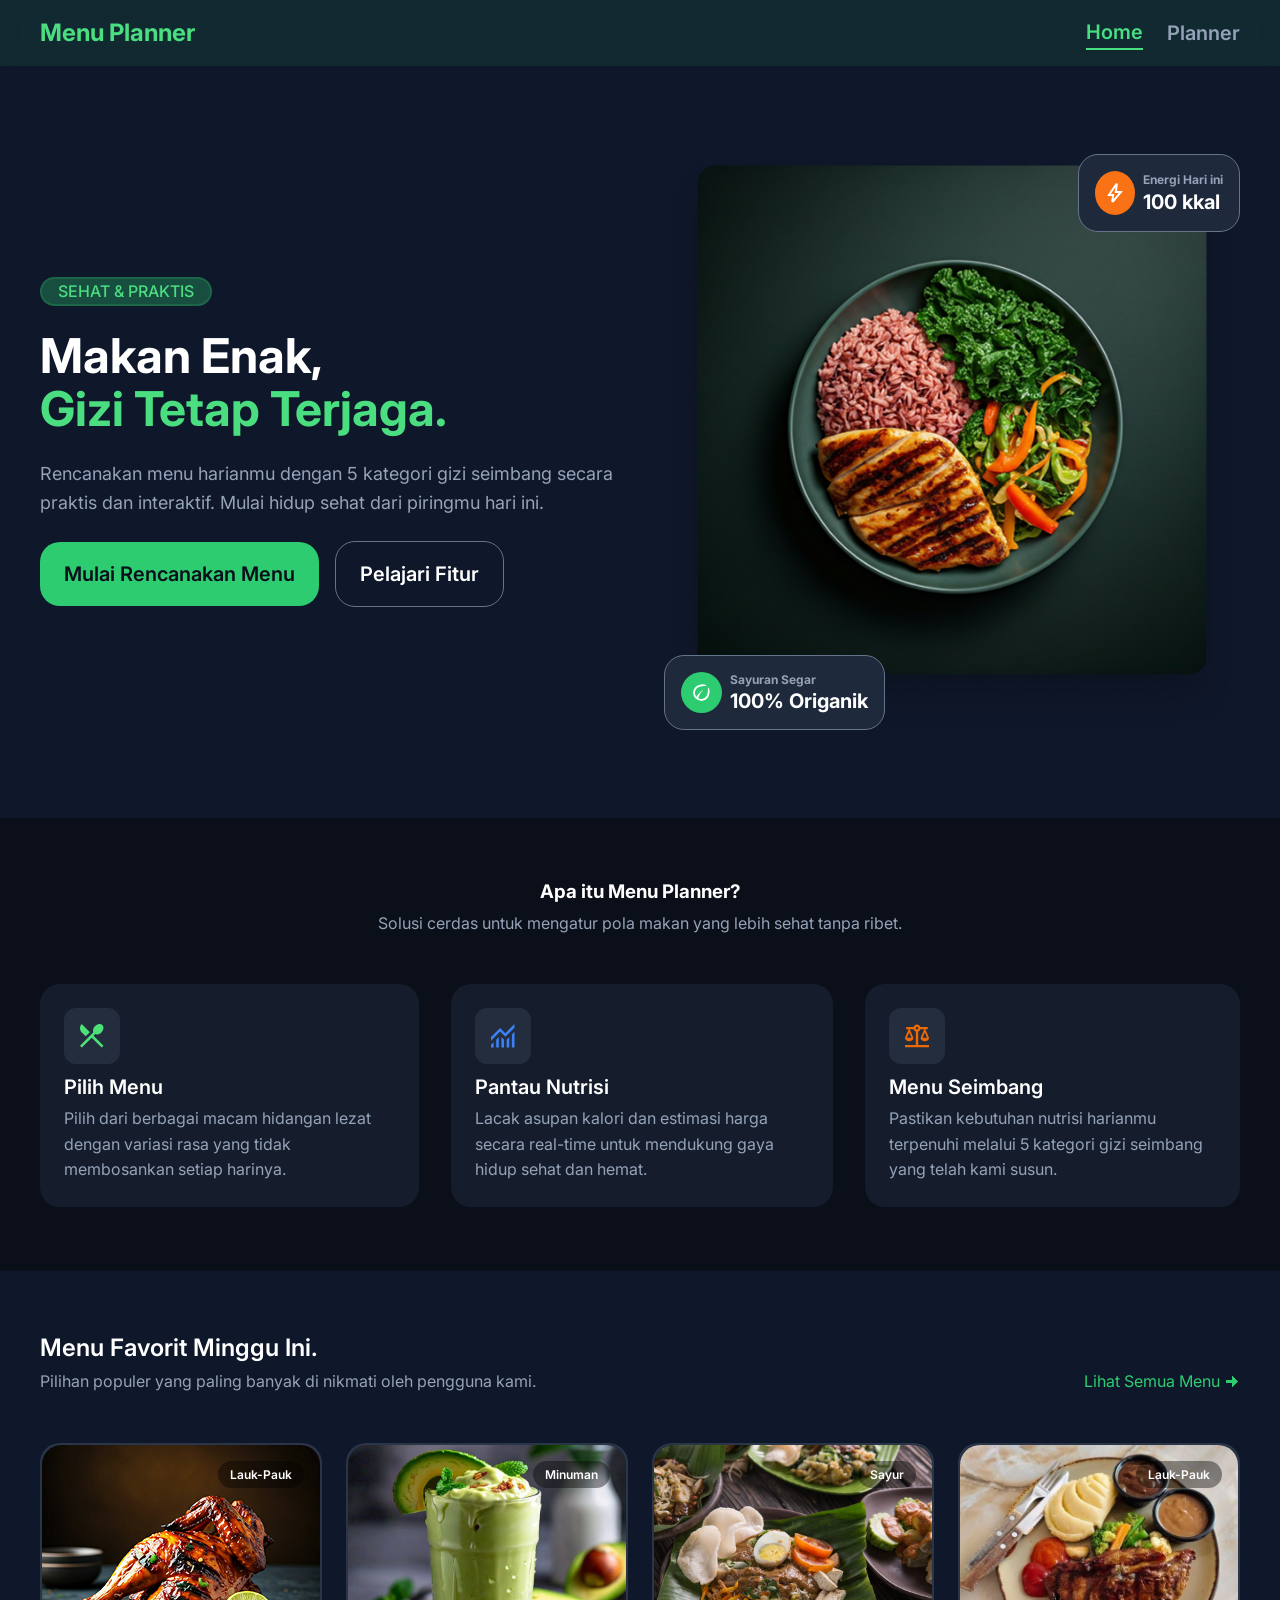
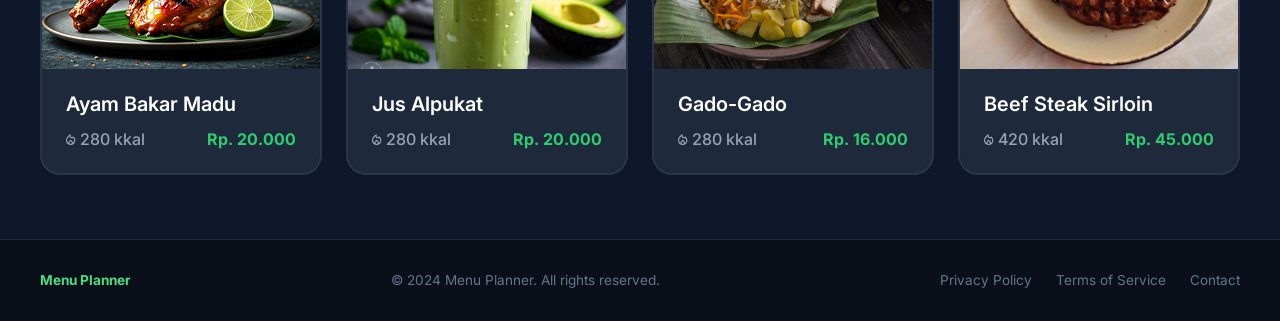
==== index.html @ 6757a4f2 "feat: menu favorite section" ====
<!doctype html>
<html lang="en">
    <head>
        <meta charset="UTF-8" />
        <meta name="viewport" content="width=device-width, initial-scale=1.0" />
        <link rel="stylesheet" href="assets/css/style.css" />
        <title>Home</title>
    </head>
    <body>
        <header class="navbar-container">
            <div class="navbar">
                <h2>Menu Planner</h2>
                <nav>
                    <a href="index.html" class="active">Home</a>
                    <a href="planner.html">Planner</a>
                </nav>
            </div>
        </header>
        <main>
            <section class="hero-section">
                <div class="hero-content">
                    <h3 class="shiny-text">SEHAT & PRAKTIS</h3>

                    <h1 class="hero-title">
                        Makan Enak, <span>Gizi Tetap Terjaga.</span>
                    </h1>
                    <p>
                        Rencanakan menu harianmu dengan 5 kategori gizi seimbang
                        secara praktis dan interaktif. Mulai hidup sehat dari
                        piringmu hari ini.
                    </p>

                    <div class="wrap-buttons">
                        <a href="planner.html" class="btn primary">
                            Mulai Rencanakan Menu
                        </a>
                        <a href="#feature-section" class="btn outline">
                            Pelajari Fitur
                        </a>
                    </div>
                </div>
                <aside class="hero-image">
                    <img src="/assets/images/hero-img.png" alt="Hero Icon" />
                    <div class="overlay-text bottom left">
                        <img
                            src="/assets/icons/daun.svg"
                            alt="Daun Icon"
                            class="primary"
                        />
                        <div class="text-wrapper">
                            <h4>Sayuran Segar</h4>
                            <h3>100% Origanik</h3>
                        </div>
                    </div>
                    <div class="overlay-text right top">
                        <img
                            src="/assets/icons/thunder.svg"
                            alt="thunder.svg Icon"
                            class="secondary"
                        />
                        <div class="text-wrapper">
                            <h4>Energi Hari ini</h4>
                            <h3>100 kkal</h3>
                        </div>
                    </div>
                </aside>
            </section>
            <section class="feature-section" id="feature-section">
                <header class="text-wrapper">
                    <h3>Apa itu Menu Planner?</h3>
                    <p>
                        Solusi cerdas untuk mengatur pola makan yang lebih sehat
                        tanpa ribet.
                    </p>
                </header>
                <div class="feature-card-wrapper">
                    <div class="feature-card">
                        <img src="assets/icons/eat.svg" alt="Icon" />
                        <h5>Pilih Menu</h5>
                        <p>
                            Pilih dari berbagai macam hidangan lezat dengan
                            variasi rasa yang tidak membosankan setiap harinya.
                        </p>
                    </div>
                    <div class="feature-card">
                        <img src="assets/icons/graph.svg" alt="Icon" />
                        <h5>Pantau Nutrisi</h5>
                        <p>
                            Lacak asupan kalori dan estimasi harga secara
                            real-time untuk mendukung gaya hidup sehat dan
                            hemat.
                        </p>
                    </div>
                    <div class="feature-card">
                        <img src="assets/icons/libra.svg" alt="Icon" />
                        <h5>Menu Seimbang</h5>
                        <p>
                            Pastikan kebutuhan nutrisi harianmu terpenuhi
                            melalui 5 kategori gizi seimbang yang telah kami
                            susun.
                        </p>
                    </div>
                </div>
            </section>
            <section class="menu-favorite-section">
                <header>
                    <div class="text-wrapper" style="text-align: start;">
                        <h5>Menu Favorit Minggu Ini.</h5>
                        <p>Pilihan populer yang paling banyak di nikmati oleh pengguna kami.</p>
                    </div>

                    <a href="planner.html">Lihat Semua Menu &#129034;</a>
                </header>

                <div class="menu-card-wrapper">
                    <div class="menu-card">
                        <img src="assets/images/ayam-bakar-madu.png" alt="Icon">
                        <div class="menu-content">
                            <h3>Ayam Bakar Madu</h3>
                            <div class="menu-info">
                                <h6><img src="assets/icons/kkal.svg" alt="kkal icon"> 280 kkal</h6>
                                <h4>Rp. 20.000</h4>
                            </div>
                        </div>
                        <p class="label">Lauk-Pauk</p>
                    </div>
                    <div class="menu-card">
                        <img src="assets/images/jus-alpukat.png" alt="Icon">
                        <div class="menu-content">
                            <h3>Jus Alpukat</h3>
                            <div class="menu-info">
                                <h6><img src="assets/icons/kkal.svg" alt="kkal icon"> 280 kkal</h6>
                                <h4>Rp. 20.000</h4>
                            </div>
                        </div>
                        <p class="label">Minuman</p>
                    </div>
                    <div class="menu-card">
                        <img src="assets/images/gado-gado.png" alt="Icon">
                        <div class="menu-content">
                            <h3>Gado-Gado</h3>
                            <div class="menu-info">
                                <h6><img src="assets/icons/kkal.svg" alt="kkal icon"> 280 kkal</h6>
                                <h4>Rp. 16.000</h4>
                            </div>
                        </div>
                        <p class="label">Sayur</p>
                    </div>
                    <div class="menu-card">
                        <img src="assets/images/beef-steak.png" alt="Icon">
                        <div class="menu-content">
                            <h3>Beef Steak Sirloin</h3>
                            <div class="menu-info">
                                <h6><img src="assets/icons/kkal.svg" alt="kkal icon"> 420 kkal</h6>
                                <h4>Rp. 45.000</h4>
                            </div>
                        </div>
                        <p class="label">Lauk-Pauk</p>
                    </div>
                </div>
            </section>
        </main>
        <footer class="footer">
            <div class="footer-container">
                <div class="footer-logo">Menu Planner</div>
                <div class="footer-copy">
                    © 2024 Menu Planner. All rights reserved.
                </div>
                <div class="footer-links">
                    <a href="#">Privacy Policy</a>
                    <a href="#">Terms of Service</a>
                    <a href="#">Contact</a>
                </div>
            </div>
        </footer>
        <script src="assets/js/script.js"></script>
    </body>
</html>
---- assets/css/style.css ----
@import url("https://fonts.googleapis.com/css2?family=Inter:ital,opsz,wght@0,14..32,100..900;1,14..32,100..900&family=JetBrains+Mono:ital,wght@0,100..800;1,100..800&display=swap");

:root {
    /* ========================
     BACKGROUND & CANVAS
     ======================== */
    --color-bg: #0f172a;
    --color-canvas: #0b0f19;

    /* ========================
     SLATE SURFACES
     ======================== */
    --color-surface-1: #151c2c;
    --color-surface-2: #1e293b;

    /* ========================
     FOREST SURFACES (Slate Palette)
     ======================== */
    --color-surface: #151c2c;
    --color-surface-dim: #151c2c;
    --color-surface-bright: #1e293b;
    --color-surface-lowest: #0f172a;
    --color-surface-low: #151c2c;
    --color-surface-container: #1e293b;
    --color-surface-high: #334155;
    --color-surface-highest: #475569;
    --color-surface-variant: #1e293b;

    /* ========================
     TEXT
     ======================== */
    --color-ink: #ffffff;
    --color-ink-muted: #94a3b8;
    --color-text: #ffffff;
    --color-text-muted: #94a3b8;
    --color-text-subtle: #64748b;
    --color-text-inverse: #0b0f19;
    --color-on-surface: #ffffff;
    --color-on-surface-variant: #94a3b8;
    --color-on-background: #ffffff;

    /* ========================
     PRIMARY (Hijau Neon)
     ======================== */
    --color-primary-fixed: #2ecc71;
    --color-primary-fixed-dim: #4ade80;
    --color-primary: #2ecc71;
    --color-primary-container: rgba(46, 204, 113, 0.1);
    --color-primary-inverse: #0b0f19;
    --color-primary-on: #0b0f19;
    --color-primary-container-on: #4ade80;
    --color-primary-fixed-on: #0b0f19;
    --color-primary-fixed-variant-on: #27ae60;
    --color-surface-tint: #4ade80;

    /* ========================
     SECONDARY
     ======================== */
    --color-secondary-fixed: #ffdbca;
    --color-secondary-fixed-dim: #ffb690;
    --color-secondary: #f97316;
    --color-secondary-container: #ec6a06;

    /* ========================
     OUTLINE & BORDER
     ======================== */
    --color-border: #1e293b;
    --color-outline: #475569;
    --color-outline-variant: #1e293b;

    /* ========================
     NUTRITION CATEGORIES
     ======================== */
    --color-carb: #60a5fa;
    --color-protein: #f87171;
    --color-vegetable: #34d399;
    --color-fruit: #fbbf24;
    --color-drink: #c084fc;

    /* ========================
     EFFECTS & SHADOWS
     ======================== */
    --color-overlay: rgba(0, 0, 0, 0.45);
    --color-glow-primary: rgba(46, 204, 113, 0.15);
    --shadow-soft: 0 4px 20px rgba(0, 0, 0, 0.3);
}

/* ==========================================================================
   RESET & BASE STYLES
   ========================================================================== */
*,
*::before,
*::after {
    box-sizing: border-box;
    margin: 0;
    padding: 0;
}

html {
    font-size: 16px;
    scroll-behavior: smooth;
}

body {
    font-family: "Inter", "JetBrains Mono", sans-serif;
    font-weight: 400;
    font-style: normal;
    line-height: 1.6;
    color: var(--color-text);
    background-color: var(--color-bg);
    min-height: 100vh;
    display: flex;
    flex-direction: column;
    justify-content: center; /* Membuat konten terdistribusi seimbang secara vertikal */
    align-items: center;
}

h1,
h2,
h3,
h4,
h5,
h6 {
    line-height: 1.1;
}

a {
    text-decoration: none;
}

/* Navbar  */
.navbar-container {
    width: 100%;
    position: sticky;
    padding: 16px 40px;
    background-color: var(--color-primary-container);
    top: 0;
    z-index: 100;
    backdrop-filter: blur(10px);
}

.navbar {
    display: flex;
    justify-content: space-between;
    align-items: center;
}

.navbar h2 {
    color: var(--color-primary-container-on);
    font-weight: 700;
}

.navbar nav {
    display: flex;
    justify-content: center;
    align-items: center;
    gap: 24px;
}

.navbar a {
    font-size: 20px;
    color: var(--color-text-muted);
    font-weight: 600;
    text-decoration: none;
    transition: color 0.5s ease-out;
    -webkit-transition: color 0.5s ease-out;
    -moz-transition: color 0.5s ease-out;
    -ms-transition: color 0.5s ease-out;
    -o-transition: color 0.5s ease-out;
}

.navbar a:hover {
    color: var(--color-primary-fixed);
}

.navbar a.active {
    color: var(--color-primary-container-on);
    border-bottom: 2px solid var(--color-primary-container-on);
}

/* Hero Section */

.hero-section {
    width: 100%;
    padding: 88px 40px;
    display: flex;
    flex-direction: row;
    justify-content: center;
    align-items: center;
    gap: 32px;
}

.hero-content {
    display: flex;
    flex-direction: column;
    justify-content: center;
    align-items: start;
    gap: 24px;
}

.shiny-text {
    padding: 4px 16px;
    font-size: 16px;
    font-weight: 500;
    background-color: rgb(from var(--color-primary) r g b/0.3);
    color: var(--color-primary-container-on);
    border: 2px solid rgb(from var(--color-primary) r g b/0.2);
    border-radius: 100px;
    -webkit-border-radius: 100px;
    -moz-border-radius: 100px;
    -ms-border-radius: 100px;
    -o-border-radius: 100px;
}

.hero-title {
    font-size: 48px;
    font-weight: 700;
}

.hero-title span {
    display: block;
    color: var(--color-primary-container-on);
}

.hero-content p {
    font-size: 18px;
    color: var(--color-ink-muted);
}

.wrap-buttons {
    display: flex;
    flex-direction: row;
    justify-content: start;
    align-items: center;
    gap: 16px;
    text-align: center;
}

.btn {
    font-size: 20px;
    font-weight: 600;
    padding: 16px 24px;
    transition: all 0.3s ease;
    -webkit-transition: all 0.3s ease;
    -moz-transition: all 0.3s ease;
    -ms-transition: all 0.3s ease;
    -o-transition: all 0.3s ease;
    border-radius: 20px;
    -webkit-border-radius: 20px;
    -moz-border-radius: 20px;
    -ms-border-radius: 20px;
    -o-border-radius: 20px;
}

.btn:active {
    transform: scale(0.9);
    -webkit-transform: scale(0.9);
    -moz-transform: scale(0.9);
    -ms-transform: scale(0.9);
    -o-transform: scale(0.9);
}

.primary {
    color: var(--color-primary-fixed-on);
    background-color: var(--color-primary);
}

.primary:hover {
    background-color: var(--color-primary-fixed-variant-on);
}

.outline {
    background-color: transparent;
    border: 1px solid var(--color-text-subtle);
    color: var(--color-text);
}

.hero-image {
    display: flex;
    justify-content: center;
    align-items: center;
    position: relative;
}

.hero-image > img {
    height: 576px;
    width: 576px;
    object-fit: cover;
}

.overlay-text {
    padding: 16px;
    background-color: var(--color-border);
    position: absolute;
    display: flex;
    flex-direction: row;
    justify-content: center;
    align-items: center;
    gap: 8px;
    border: 1px solid var(--color-text-subtle);
    border-radius: 20px;
    -webkit-border-radius: 20px;
    -moz-border-radius: 20px;
    -ms-border-radius: 20px;
    -o-border-radius: 20px;
}

.overlay-text img {
    padding: 12px;
    border-radius: 100%;
    -webkit-border-radius: 100%;
    -moz-border-radius: 100%;
    -ms-border-radius: 100%;
    -o-border-radius: 100%;
}

.overlay-text img.primary {
    background-color: var(--color-primary);
}

.overlay-text img.secondary {
    background-color: var(--color-secondary);
}

.overlay-text .text-wrapper {
    display: flex;
    flex-direction: column;
    justify-content: center;
    align-items: start;
    gap: 4px;
    font-weight: 600;
}

.overlay-text .text-wrapper h4 {
    font-size: 12px;
    color: var(--color-text-muted);
}

.overlay-text .text-wrapper h3 {
    font-size: 20px;
}

.overlay-text.top {
    top: 0;
}

.overlay-text.right {
    right: 0;
}

.overlay-text.left {
    left: 0;
}

.overlay-text.bottom {
    bottom: 0;
}

/* Feature Section */
.feature-section {
    background-color: var(--color-canvas);
    padding: 64px 40px;
    display: flex;
    flex-direction: column;
    align-items: center;
    justify-content: center;
    gap: 48px;
}

.text-wrapper {
    text-align: center;
    display: flex;
    flex-direction: column;
    gap: 8px;
}

.text-wrapper h5 {
    font-weight: 600;
    font-size: 24px;
}

.text-wrapper p {
    color: var(--color-text-muted);
}

.feature-card-wrapper {
    display: flex;
    flex-direction: row;
    justify-content: center;
    align-items: center;
    gap: 32px;
    width: 100%;
}

.feature-card-wrapper .feature-card {
    display: flex;
    flex-direction: column;
    padding: 24px;
    background-color: var(--color-surface);
    gap: 8px;
    border-radius: 20px;
    -webkit-border-radius: 20px;
    -moz-border-radius: 20px;
    -ms-border-radius: 20px;
    -o-border-radius: 20px;
}

.feature-card-wrapper .feature-card img {
    background-color: rgb(from var(--color-surface-highest) r g b/ 0.3);
    padding: 16px;
    width: 56px;
    height: 56px;
    border-radius: 12px;
    -webkit-border-radius: 12px;
    -moz-border-radius: 12px;
    -ms-border-radius: 12px;
    -o-border-radius: 12px;
}

.feature-card-wrapper .feature-card h5 {
    font-size: 20px;
    font-weight: 600;
    padding-top: 4px;
}

.feature-card-wrapper .feature-card p {
    color: var(--color-text-muted);
}

/* Menu Favorit Section */
.menu-favorite-section {
    display: flex;
    flex-direction: column;
    justify-content: center;
    align-items: center;
    gap: 48px;
    padding: 64px 40px;
}

.menu-favorite-section header {
    width: 100%;
    display: flex;
    flex-direction: row;
    justify-content: space-between;
    align-items: end;
}

.menu-favorite-section header a {
    color: var(--color-primary);
}

.menu-card-wrapper {
    width: 100%;
    display: grid;
    grid-template-columns: repeat(4, 1fr);
    gap: 24px;
}

.menu-card {
    width: 100%;
    display: flex;
    flex-direction: column;
    justify-content: start;
    align-items: center;
    background-color: var(--color-surface-container);
    border: 2px solid rgb(from var(--color-surface-highest) r g b/0.3);
    border-radius: 20px;
    -webkit-border-radius: 20px;
    -moz-border-radius: 20px;
    -ms-border-radius: 20px;
    -o-border-radius: 20px;
    position: relative;
}

.menu-card .label {
    position: absolute;
    font-size: 12px;
    font-weight: 600;
    padding: 4px 12px;
    background-color: rgb(from #000 r g b / 0.4);
    color: var(--color-text);
    border-radius: 100px;
    -webkit-border-radius: 100px;
    -moz-border-radius: 100px;
    -ms-border-radius: 100px;
    -o-border-radius: 100px;
    top: 16px;
    right: 16px;
}

.menu-card > img {
    width: 100%;
    height: 224px;
    object-fit: cover;
    border-top-left-radius: 20px;
    border-top-right-radius: 20px;
}

.menu-content {
    width: 100%;
    padding: 24px;
    display: flex;
    flex-direction: column;
    justify-content: center;
    align-items: start;
    gap: 16px;
}

.menu-content h3 {
    font-size: 20px;
    font-weight: 600;
}

.menu-info {
    width: 100%;
    display: flex;
    flex-direction: row;
    justify-content: space-between;
    align-items: center;
}

.menu-info h6 {
    display: flex;
    justify-content: start;
    align-items: center;
    gap: 4px;
    font-size: 16px;
    font-weight: 500;
    color: var(--color-text-muted);
}

.menu-info h4 {
    font-weight: 700;
    color: var(--color-primary);
}

/* ==========================================================================
   LAYOUT CONTAINERS (Dilebarkan menjadi 1440px agar tidak terlalu banyak blank space)
   ========================================================================== */
.container {
    width: 100%;
    max-width: 1440px;
    padding: 60px 40px; /* Ditambahkan padding agar transisi space ke ujung layar lebih halus */
    flex: 1 0 auto;
    flex-direction: column;
    justify-content: center;
}

/* ==========================================================================
   HEADER STYLES
   ========================================================================== */
.header {
    margin-bottom: 35px;
}

.title {
    font-size: 1.8rem;
    font-weight: 600;
    color: var(--color-primary-fixed-dim);
    margin-bottom: 8px;
}

.subtitle {
    font-size: 1rem;
    color: var(--color-text-muted);
}

/* ==========================================================================
   MAIN LAYOUT (Proporsi Kolom Diubah agar Tabel Lebih Luas)
   ========================================================================== */
.main-wrapper {
    display: grid;
    grid-template-columns: 2fr 0.9fr; /* Tabel dibuat mengambil sisa stretch space lebih dominan */
    gap: 35px;
    align-items: start;
}

/* Breakpoint Monitor Kecil / Tablet */
@media (max-width: 1150px) {
    .main-wrapper {
        grid-template-columns: 1.5fr 1fr;
    }

    .hero-section {
        gap: 24px;
    }

    .hero-title {
        font-size: 40px;
    }

    .btn {
        font-size: 16px;
    }

    .hero-image > img {
        width: 460px;
        height: 460px;
    }

    .menu-content{
        padding: 20px;
    }
}

@media (max-width: 950px) {
    .navbar-container {
        padding: 16px 20px;
    }

    .navbar h2 {
        font-size: 20px;
    }

    .navbar a {
        font-size: 16px;
    }

    .main-wrapper {
        grid-template-columns: 1fr; /* Stack vertikal saat layar mengecil */
        gap: 30px;
    }
    .container {
        padding: 30px 20px;
    }

    .hero-section {
        flex-direction: column-reverse;
        text-align: center;
        padding: 48px 20px;
        gap: 40px;
    }

    .hero-content {
        align-items: center;
        max-width: 680px;
    }

    .hero-title {
        font-size: 36px;
    }

    .hero-content p {
        font-size: 16px;
    }

    .wrap-buttons {
        justify-content: center;
        flex-wrap: wrap;
    }

    .hero-image > img {
        width: 380px;
        height: 380px;
    }

    .feature-section {
        padding: 48px 20px;
        gap: 32px;
    }

    .feature-card-wrapper {
        flex-wrap: wrap;
        gap: 20px;
    }

    .feature-card {
        flex: 0 0 calc(50% - 10px);
        min-width: 280px;
    }

    .menu-card-wrapper {
        grid-template-columns: repeat(2, 1fr);
        width: 100%;
    }


}

/* ==========================================================================
   LEFT COLUMN - MENU TABLE
   ========================================================================== */
.menu-section {
    background-color: var(--color-surface-low);
    border-radius: 14px;
    padding: 16px;
    border: 1px solid var(--color-outline-variant);
    box-shadow: var(--shadow-soft);
    overflow-x: auto;
}

.menu-table {
    width: 100%;
    border-collapse: collapse;
    text-align: left;
}

.menu-table th {
    font-size: 0.75rem;
    letter-spacing: 0.06em;
    color: var(--color-primary-fixed-dim);
    padding: 20px 16px;
    font-weight: 600;
    border-bottom: 1px solid var(--color-outline-variant);
}

.menu-table td {
    padding: 20px 16px;
    font-size: 0.95rem;
    border-bottom: 1px solid rgba(30, 41, 59, 0.4);
    vertical-align: middle;
}

.menu-table tr:last-child td {
    border-bottom: none;
}

/* Thumbnail Placeholder */
.thumb-placeholder {
    width: 92px;
    height: 92px;
    background: var(--color-surface-lowest);
    border-radius: 8px;
    display: flex;
    align-items: center;
    justify-content: center;
    border: 1px solid var(--color-outline-variant);
}

.thumb-placeholder .emoji {
    font-size: 1.4rem;
}

.menu-name {
    font-weight: 600;
    color: var(--color-ink);
}

.text-muted {
    color: var(--color-text-muted);
}

/* Badges Kategori */
.badge {
    padding: 6px 14px;
    border-radius: 20px;
    font-size: 0.75rem;
    font-weight: 600;
    display: inline-block;
}

.badge-pokok {
    background: rgba(29, 78, 216, 0.15);
    color: var(--color-carb);
}
.badge-laukpauk {
    background: rgba(153, 27, 27, 0.25);
    color: var(--color-protein);
}
.badge-sayur {
    background: rgba(6, 95, 70, 0.25);
    color: var(--color-vegetable);
}
.badge-buah {
    background: rgba(154, 52, 18, 0.2);
    color: var(--color-fruit);
}
.badge-minuman {
    background: rgba(88, 28, 135, 0.25);
    color: var(--color-drink);
}

/* ==========================================================================
   CHECKBOX COMPONENT (Fixed Centering & Alignment)
   ========================================================================== */
.custom-checkbox {
    appearance: none;
    -webkit-appearance: none;
    width: 20px;
    height: 20px;
    border: 2px solid var(--color-text-subtle);
    border-radius: 4px;
    background-color: transparent;
    cursor: pointer;

    /* Menggunakan flex standar untuk penengah vertikal/horizontal */
    display: inline-flex;
    align-items: center;
    justify-content: center;

    /* Penyelaras vertikal agar sejajar rapi dengan teks di dalam baris <td> */
    vertical-align: middle;

    position: relative;
    transition: all 0.2s ease;
    opacity: 0.4;
}

/* Hover Effect */
.custom-checkbox:hover {
    opacity: 0.8;
    border-color: var(--color-primary-fixed-dim);
}

/* Checked State */
.custom-checkbox:checked {
    background-color: var(--color-primary-fixed-dim);
    border-color: var(--color-primary-fixed-dim);
    opacity: 1;
}

/* Tanda Centang (Checkmark) dengan kalkulasi posisi box murni */
.custom-checkbox:checked::before {
    content: "";
    position: absolute;
    width: 5px;
    height: 10px;
    border-right: 2px solid var(--color-primary-on);
    border-bottom: 2px solid var(--color-primary-on);
    transform: rotate(45deg);

    /* Menggeser poros sedikit ke atas secara absolut untuk kompensasi rotasi */
    top: 2px;
}

/* ==========================================================================
   RIGHT COLUMN - SIDEBAR SUMMARY
   ========================================================================== */
.sidebar {
    background-color: var(--color-surface-low);
    border-radius: 14px;
    padding: 32px 28px;
    border: 1px solid var(--color-outline-variant);
    box-shadow: var(--shadow-soft);
}

.sidebar-title {
    font-size: 1rem;
    color: var(--color-primary-fixed-dim);
    margin-bottom: 22px;
    font-weight: 600;
}

/* Grid Box Kosong */
.selected-grid {
    display: grid;
    grid-template-columns: repeat(2, 1fr);
    gap: 14px;
    margin-bottom: 28px;
}

.grid-box {
    background-color: var(--color-surface-container);
    border-radius: 10px;
    aspect-ratio: 1.25 / 1;
}

/* Kebutuhan Gizi Section */
.gizi-section {
    margin-bottom: 24px;
}

.section-subtitle {
    font-size: 0.75rem;
    letter-spacing: 0.05em;
    color: var(--color-text-subtle);
    margin-bottom: 12px;
    font-weight: 700;
}

.gizi-badges {
    display: flex;
    flex-wrap: wrap;
    gap: 8px;
}

.gizi-tag {
    font-size: 0.75rem;
    padding: 6px 14px;
    border-radius: 20px;
    background: var(--color-surface-container);
    color: var(--color-text-muted);
    border: 1px solid var(--color-border);
    display: flex;
    align-items: center;
    transition: all 0.2s ease;
}

.gizi-tag.checked {
    background: rgba(46, 204, 113, 0.1);
    border-color: rgba(46, 204, 113, 0.3);
    color: var(--color-primary-fixed-dim);
}

.gizi-tag.checked::before {
    content: "✓";
    margin-right: 6px;
    color: var(--color-primary-fixed-dim);
    font-weight: bold;
}

/* Alert Box Menu Seimbang */
.alert-box {
    background: var(--color-primary-container);
    border: 1px solid rgba(46, 204, 113, 0.25);
    padding: 14px 18px;
    border-radius: 10px;
    display: flex;
    align-items: center;
    gap: 14px;
    margin-bottom: 28px;
    box-shadow: 0 0 15px var(--color-glow-primary);
}

.alert-icon {
    background: var(--color-primary);
    color: var(--color-primary-on);
    width: 26px;
    height: 26px;
    border-radius: 50%;
    display: flex;
    align-items: center;
    justify-content: center;
    font-weight: bold;
    font-size: 0.85rem;
}

.alert-title {
    font-size: 0.95rem;
    font-weight: 700;
    color: var(--color-primary-fixed-dim);
}

.alert-sub {
    font-size: 0.65rem;
    color: var(--color-text-muted);
    letter-spacing: 0.06em;
    font-weight: bold;
}

/* Summary Details */
.summary-total {
    border-top: 1px solid var(--color-outline-variant);
    padding-top: 18px;
    margin-bottom: 24px;
}

.total-row {
    display: flex;
    justify-content: space-between;
    margin-bottom: 12px;
    font-size: 0.95rem;
    color: var(--color-text-muted);
}

.total-val {
    color: var(--color-ink);
    font-weight: 700;
}

.green-text {
    color: var(--color-primary-fixed-dim);
}

/* Button Simpan Planner */
.btn-submit {
    width: 100%;
    background-color: var(--color-primary-fixed-dim);
    color: var(--color-primary-fixed-on);
    border: none;
    padding: 16px;
    border-radius: 10px;
    font-weight: 700;
    font-size: 1rem;
    cursor: pointer;
    box-shadow: 0 4px 14px rgba(46, 204, 113, 0.3);
    transition: all 0.2s ease;
}

.btn-submit:hover {
    background-color: var(--color-primary-fixed);
    transform: translateY(-1px);
}

/* ==========================================================================
   FOOTER STYLES (Mengikuti Max-Width Baru 1440px)
   ========================================================================== */
.footer {
    width: 100%;
    background-color: var(--color-canvas);
    border-top: 1px solid var(--color-outline-variant);
    display: flex;
    justify-content: center;
}

.footer-container {
    width: 100%;
    max-width: 1440px;
    padding: 30px 40px; /* Padding disamakan dengan konten utama */
    display: flex;
    justify-content: space-between;
    align-items: center;
    font-size: 0.85rem;
    color: var(--color-text-subtle);
    flex-wrap: wrap;
    gap: 15px;
}

.footer-logo {
    color: var(--color-primary-fixed-dim);
    font-weight: 700;
}

.footer-links a {
    color: var(--color-text-subtle);
    text-decoration: none;
    margin-left: 20px;
    transition: color 0.2s ease;
}

.footer-links a:hover {
    color: var(--color-text);
}

/* Penyesuaian Footer pada Layar Kecil */
@media (max-width: 600px) {
    .navbar-container {
        justify-content: center;
    }

    .navbar h2 {
        display: none;
    }

    .navbar nav {
        width: 100%;
    }

    .footer-container {
        flex-direction: column;
        text-align: center;
        gap: 15px;
        padding: 24px 20px;
    }
    .footer-links a {
        margin: 0 10px;
    }
    .empty-state-msg {
        border: 2px dashed var(--color-border);
        border-radius: 10px;
        background: rgba(30, 41, 59, 0.2);
        display: flex;
        align-items: center;
        justify-content: center;
    }

    .hero-section {
        margin: 32px 0;
        gap: 32px;
    }

    .shiny-text {
        font-size: 14px;
    }

    .hero-title {
        font-size: 32px;
    }

    .wrap-buttons {
        width: 100%;
        flex-direction: column;
    }

    .btn {
        width: 100%;
        text-align: center;
        font-size: 16px;
        padding: 14px 20px;
    }

    .hero-image > img {
        width: 100%;
        max-width: 320px;
        height: auto;
    }

    .overlay-text {
        padding: 10px;
        gap: 6px;
    }

    .overlay-text img {
        width: 40px;
        height: 40px;
        padding: 8px;
    }

    .overlay-text .text-wrapper h4 {
        font-size: 10px;
    }

    .overlay-text .text-wrapper h3 {
        font-size: 14px;
    }

    .feature-section {
        padding: 40px 20px;
    }

    .feature-section .text-wrapper h3 {
        font-size: 28px;
    }

    .feature-section .text-wrapper p {
        font-size: 14px;
    }

    .feature-card-wrapper {
        flex-direction: column;
    }

    .feature-card-wrapper .feature-card {
        padding: 20px;
    }

    .feature-card-wrapper .feature-card img {
        width: 52px;
        height: 52px;
    }

    .feature-card-wrapper .feature-card h5 {
        font-size: 18px;
    }

    .feature-card-wrapper .feature-card p {
        font-size: 14px;
    }

    .menu-favorite-section {
        padding: 40px 20px;
    }

    .menu-favorite-section header {
        flex-direction: column;
        align-items: start;
        gap: 16px;
    }

    .menu-card-wrapper {
        grid-template-columns: 1fr;
        width: 100%;
    }

    .menu-card > img {
        width: 100%;
        height: 220px;
        object-fit: cover;
    }
}
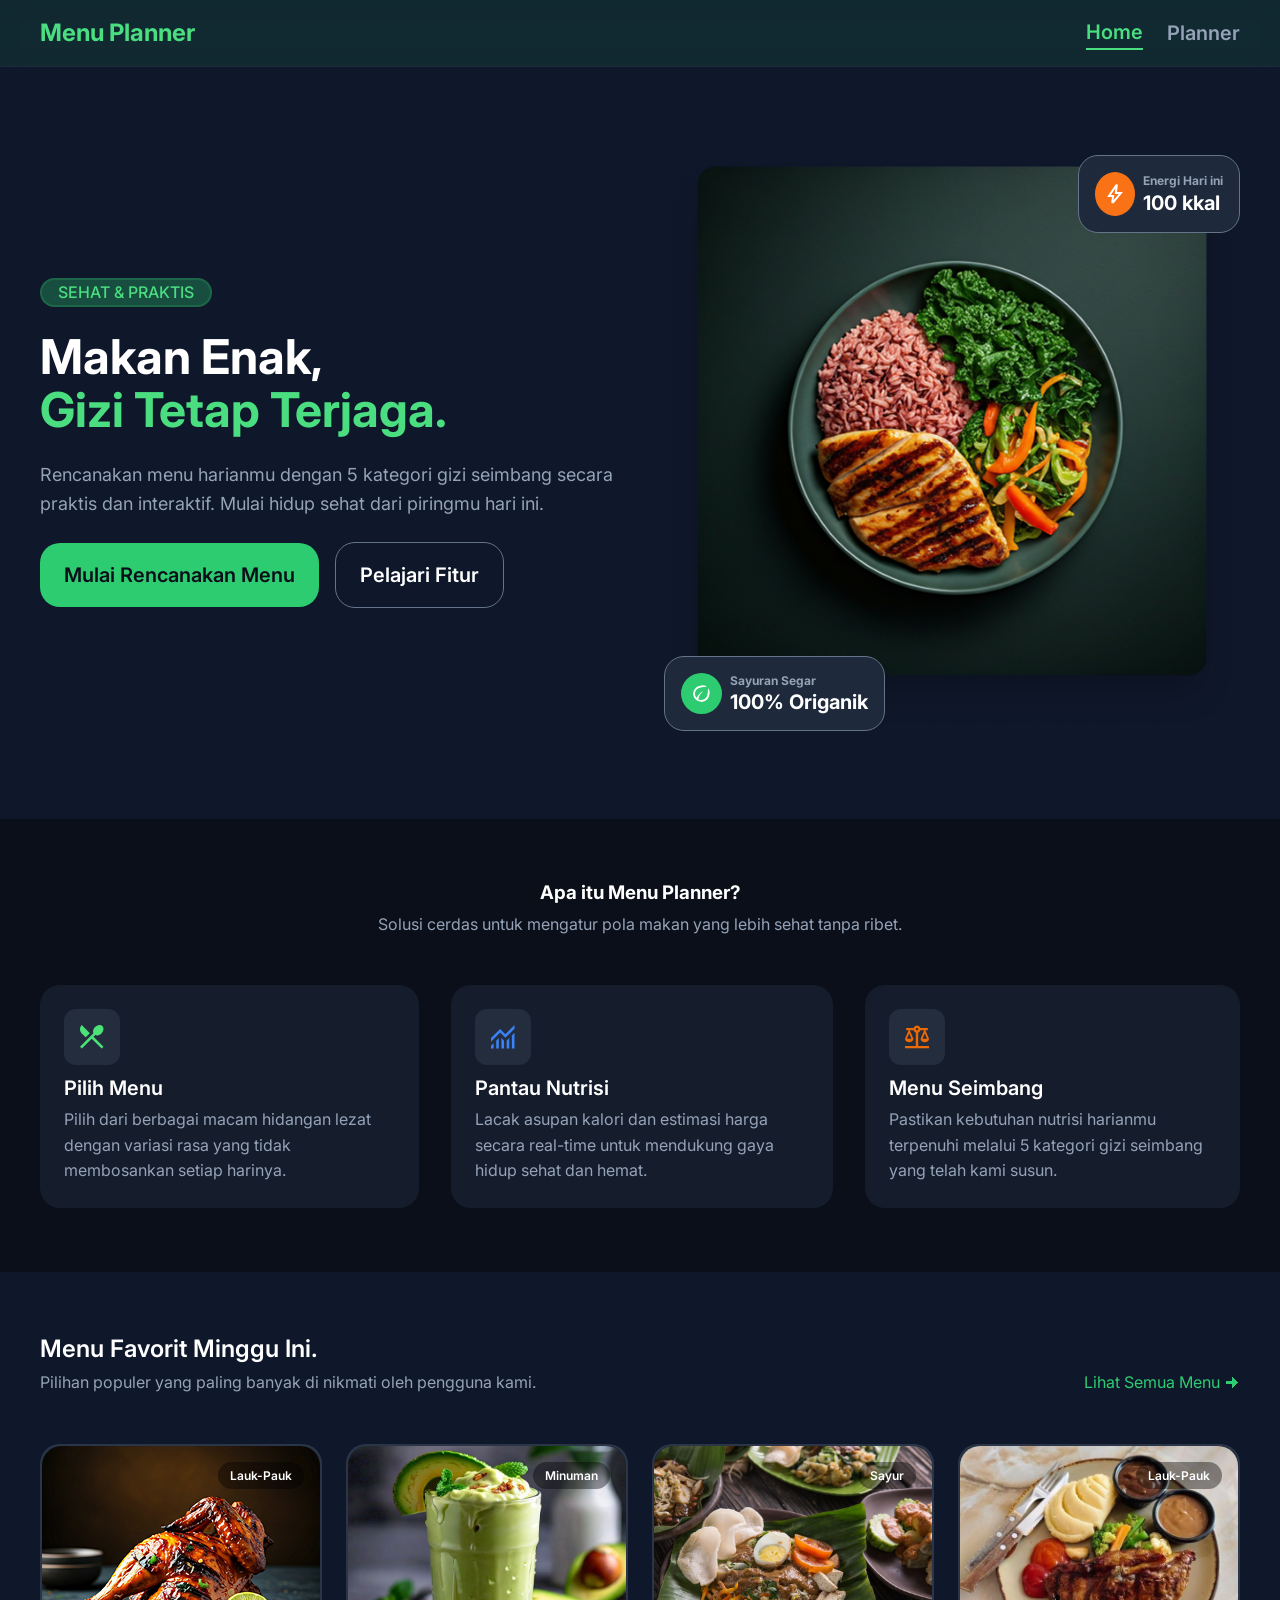
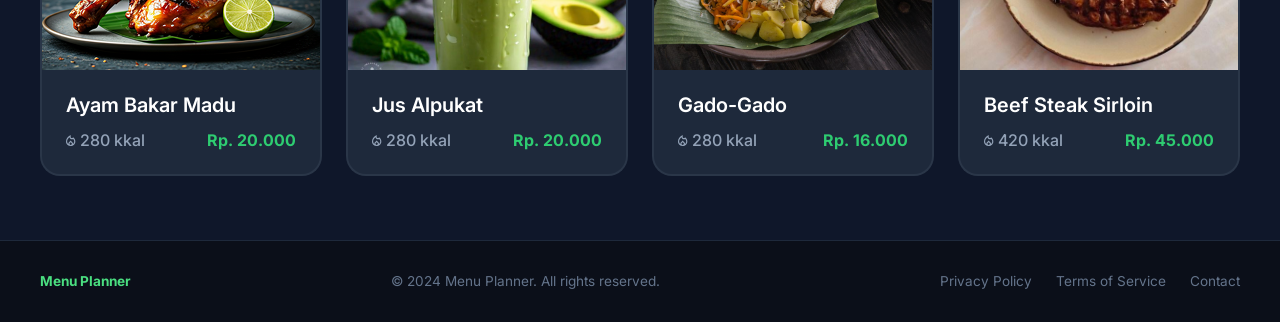
==== commit b35f4190: "feat: responsive.css file" ====
--- a/index.html
+++ b/index.html
@@ -4,6 +4,7 @@
         <meta charset="UTF-8" />
         <meta name="viewport" content="width=device-width, initial-scale=1.0" />
         <link rel="stylesheet" href="assets/css/style.css" />
+        <link rel="stylesheet" href="assets/css/responsive.css" />
         <title>Home</title>
     </head>
     <body>
@@ -40,10 +41,10 @@
                     </div>
                 </div>
                 <aside class="hero-image">
-                    <img src="/assets/images/hero-img.png" alt="Hero Icon" />
+                    <img src="assets/images/hero-img.png" alt="Hero Icon" />
                     <div class="overlay-text bottom left">
                         <img
-                            src="/assets/icons/daun.svg"
+                            src="assets/icons/daun.svg"
                             alt="Daun Icon"
                             class="primary"
                         />
@@ -54,7 +55,7 @@
                     </div>
                     <div class="overlay-text right top">
                         <img
-                            src="/assets/icons/thunder.svg"
+                            src="assets/icons/thunder.svg"
                             alt="thunder.svg Icon"
                             class="secondary"
                         />
--- a/assets/css/style.css
+++ b/assets/css/style.css
@@ -99,6 +99,8 @@
 html {
     font-size: 16px;
     scroll-behavior: smooth;
+    overscroll-behavior: none; 
+    background-color: var(--color-bg);
 }
 
 body {
@@ -111,16 +113,11 @@
     min-height: 100vh;
     display: flex;
     flex-direction: column;
-    justify-content: center; /* Membuat konten terdistribusi seimbang secara vertikal */
-    align-items: center;
-}
-
-h1,
-h2,
-h3,
-h4,
-h5,
-h6 {
+    align-items: center;
+    overscroll-behavior-y: none; 
+}
+
+h1, h2, h3, h4, h5, h6 {
     line-height: 1.1;
 }
 
@@ -128,7 +125,9 @@
     text-decoration: none;
 }
 
-/* Navbar  */
+/* ==========================================================================
+   NAVIGATION BAR
+   ========================================================================== */
 .navbar-container {
     width: 100%;
     position: sticky;
@@ -137,6 +136,7 @@
     top: 0;
     z-index: 100;
     backdrop-filter: blur(10px);
+    border-bottom: 1px solid var(--color-outline-variant);
 }
 
 .navbar {
@@ -161,12 +161,7 @@
     font-size: 20px;
     color: var(--color-text-muted);
     font-weight: 600;
-    text-decoration: none;
     transition: color 0.5s ease-out;
-    -webkit-transition: color 0.5s ease-out;
-    -moz-transition: color 0.5s ease-out;
-    -ms-transition: color 0.5s ease-out;
-    -o-transition: color 0.5s ease-out;
 }
 
 .navbar a:hover {
@@ -178,8 +173,9 @@
     border-bottom: 2px solid var(--color-primary-container-on);
 }
 
-/* Hero Section */
-
+/* ==========================================================================
+   HERO SECTION
+   ========================================================================== */
 .hero-section {
     width: 100%;
     padding: 88px 40px;
@@ -202,14 +198,10 @@
     padding: 4px 16px;
     font-size: 16px;
     font-weight: 500;
-    background-color: rgb(from var(--color-primary) r g b/0.3);
+    background-color: rgb(from var(--color-primary) r g b / 0.3);
     color: var(--color-primary-container-on);
-    border: 2px solid rgb(from var(--color-primary) r g b/0.2);
+    border: 2px solid rgb(from var(--color-primary) r g b / 0.2);
     border-radius: 100px;
-    -webkit-border-radius: 100px;
-    -moz-border-radius: 100px;
-    -ms-border-radius: 100px;
-    -o-border-radius: 100px;
 }
 
 .hero-title {
@@ -241,23 +233,11 @@
     font-weight: 600;
     padding: 16px 24px;
     transition: all 0.3s ease;
-    -webkit-transition: all 0.3s ease;
-    -moz-transition: all 0.3s ease;
-    -ms-transition: all 0.3s ease;
-    -o-transition: all 0.3s ease;
     border-radius: 20px;
-    -webkit-border-radius: 20px;
-    -moz-border-radius: 20px;
-    -ms-border-radius: 20px;
-    -o-border-radius: 20px;
 }
 
 .btn:active {
     transform: scale(0.9);
-    -webkit-transform: scale(0.9);
-    -moz-transform: scale(0.9);
-    -ms-transform: scale(0.9);
-    -o-transform: scale(0.9);
 }
 
 .primary {
@@ -299,19 +279,11 @@
     gap: 8px;
     border: 1px solid var(--color-text-subtle);
     border-radius: 20px;
-    -webkit-border-radius: 20px;
-    -moz-border-radius: 20px;
-    -ms-border-radius: 20px;
-    -o-border-radius: 20px;
 }
 
 .overlay-text img {
     padding: 12px;
     border-radius: 100%;
-    -webkit-border-radius: 100%;
-    -moz-border-radius: 100%;
-    -ms-border-radius: 100%;
-    -o-border-radius: 100%;
 }
 
 .overlay-text img.primary {
@@ -340,23 +312,14 @@
     font-size: 20px;
 }
 
-.overlay-text.top {
-    top: 0;
-}
-
-.overlay-text.right {
-    right: 0;
-}
-
-.overlay-text.left {
-    left: 0;
-}
-
-.overlay-text.bottom {
-    bottom: 0;
-}
-
-/* Feature Section */
+.overlay-text.top { top: 0; }
+.overlay-text.right { right: 0; }
+.overlay-text.left { left: 0; }
+.overlay-text.bottom { bottom: 0; }
+
+/* ==========================================================================
+   FEATURE SECTION
+   ========================================================================== */
 .feature-section {
     background-color: var(--color-canvas);
     padding: 64px 40px;
@@ -399,22 +362,14 @@
     background-color: var(--color-surface);
     gap: 8px;
     border-radius: 20px;
-    -webkit-border-radius: 20px;
-    -moz-border-radius: 20px;
-    -ms-border-radius: 20px;
-    -o-border-radius: 20px;
 }
 
 .feature-card-wrapper .feature-card img {
-    background-color: rgb(from var(--color-surface-highest) r g b/ 0.3);
+    background-color: rgb(from var(--color-surface-highest) r g b / 0.3);
     padding: 16px;
     width: 56px;
     height: 56px;
     border-radius: 12px;
-    -webkit-border-radius: 12px;
-    -moz-border-radius: 12px;
-    -ms-border-radius: 12px;
-    -o-border-radius: 12px;
 }
 
 .feature-card-wrapper .feature-card h5 {
@@ -427,7 +382,9 @@
     color: var(--color-text-muted);
 }
 
-/* Menu Favorit Section */
+/* ==========================================================================
+   MENU FAVORIT SECTION
+   ========================================================================== */
 .menu-favorite-section {
     display: flex;
     flex-direction: column;
@@ -463,12 +420,8 @@
     justify-content: start;
     align-items: center;
     background-color: var(--color-surface-container);
-    border: 2px solid rgb(from var(--color-surface-highest) r g b/0.3);
+    border: 2px solid rgb(from var(--color-surface-highest) r g b / 0.3);
     border-radius: 20px;
-    -webkit-border-radius: 20px;
-    -moz-border-radius: 20px;
-    -ms-border-radius: 20px;
-    -o-border-radius: 20px;
     position: relative;
 }
 
@@ -480,10 +433,6 @@
     background-color: rgb(from #000 r g b / 0.4);
     color: var(--color-text);
     border-radius: 100px;
-    -webkit-border-radius: 100px;
-    -moz-border-radius: 100px;
-    -ms-border-radius: 100px;
-    -o-border-radius: 100px;
     top: 16px;
     right: 16px;
 }
@@ -535,20 +484,17 @@
 }
 
 /* ==========================================================================
-   LAYOUT CONTAINERS (Dilebarkan menjadi 1440px agar tidak terlalu banyak blank space)
+   LAYOUT CONTAINERS & HEADER
    ========================================================================== */
 .container {
     width: 100%;
     max-width: 1440px;
-    padding: 60px 40px; /* Ditambahkan padding agar transisi space ke ujung layar lebih halus */
+    padding: 60px 40px;
     flex: 1 0 auto;
     flex-direction: column;
     justify-content: center;
 }
 
-/* ==========================================================================
-   HEADER STYLES
-   ========================================================================== */
 .header {
     margin-bottom: 35px;
 }
@@ -565,116 +511,11 @@
     color: var(--color-text-muted);
 }
 
-/* ==========================================================================
-   MAIN LAYOUT (Proporsi Kolom Diubah agar Tabel Lebih Luas)
-   ========================================================================== */
 .main-wrapper {
     display: grid;
-    grid-template-columns: 2fr 0.9fr; /* Tabel dibuat mengambil sisa stretch space lebih dominan */
+    grid-template-columns: 2fr 0.9fr;
     gap: 35px;
     align-items: start;
-}
-
-/* Breakpoint Monitor Kecil / Tablet */
-@media (max-width: 1150px) {
-    .main-wrapper {
-        grid-template-columns: 1.5fr 1fr;
-    }
-
-    .hero-section {
-        gap: 24px;
-    }
-
-    .hero-title {
-        font-size: 40px;
-    }
-
-    .btn {
-        font-size: 16px;
-    }
-
-    .hero-image > img {
-        width: 460px;
-        height: 460px;
-    }
-
-    .menu-content{
-        padding: 20px;
-    }
-}
-
-@media (max-width: 950px) {
-    .navbar-container {
-        padding: 16px 20px;
-    }
-
-    .navbar h2 {
-        font-size: 20px;
-    }
-
-    .navbar a {
-        font-size: 16px;
-    }
-
-    .main-wrapper {
-        grid-template-columns: 1fr; /* Stack vertikal saat layar mengecil */
-        gap: 30px;
-    }
-    .container {
-        padding: 30px 20px;
-    }
-
-    .hero-section {
-        flex-direction: column-reverse;
-        text-align: center;
-        padding: 48px 20px;
-        gap: 40px;
-    }
-
-    .hero-content {
-        align-items: center;
-        max-width: 680px;
-    }
-
-    .hero-title {
-        font-size: 36px;
-    }
-
-    .hero-content p {
-        font-size: 16px;
-    }
-
-    .wrap-buttons {
-        justify-content: center;
-        flex-wrap: wrap;
-    }
-
-    .hero-image > img {
-        width: 380px;
-        height: 380px;
-    }
-
-    .feature-section {
-        padding: 48px 20px;
-        gap: 32px;
-    }
-
-    .feature-card-wrapper {
-        flex-wrap: wrap;
-        gap: 20px;
-    }
-
-    .feature-card {
-        flex: 0 0 calc(50% - 10px);
-        min-width: 280px;
-    }
-
-    .menu-card-wrapper {
-        grid-template-columns: repeat(2, 1fr);
-        width: 100%;
-    }
-
-
 }
 
 /* ==========================================================================
@@ -686,26 +527,29 @@
     padding: 16px;
     border: 1px solid var(--color-outline-variant);
     box-shadow: var(--shadow-soft);
-    overflow-x: auto;
+    width: 100%;
+    overflow-x: auto; 
+    -webkit-overflow-scrolling: touch; 
 }
 
 .menu-table {
     width: 100%;
     border-collapse: collapse;
     text-align: left;
+    min-width: 650px; 
 }
 
 .menu-table th {
     font-size: 0.75rem;
     letter-spacing: 0.06em;
     color: var(--color-primary-fixed-dim);
-    padding: 20px 16px;
+    padding: 20px 12px;
     font-weight: 600;
     border-bottom: 1px solid var(--color-outline-variant);
 }
 
 .menu-table td {
-    padding: 20px 16px;
+    padding: 16px 12px;
     font-size: 0.95rem;
     border-bottom: 1px solid rgba(30, 41, 59, 0.4);
     vertical-align: middle;
@@ -715,10 +559,9 @@
     border-bottom: none;
 }
 
-/* Thumbnail Placeholder */
 .thumb-placeholder {
-    width: 92px;
-    height: 92px;
+    width: 64px;  
+    height: 64px; 
     background: var(--color-surface-lowest);
     border-radius: 8px;
     display: flex;
@@ -749,29 +592,14 @@
     display: inline-block;
 }
 
-.badge-pokok {
-    background: rgba(29, 78, 216, 0.15);
-    color: var(--color-carb);
-}
-.badge-laukpauk {
-    background: rgba(153, 27, 27, 0.25);
-    color: var(--color-protein);
-}
-.badge-sayur {
-    background: rgba(6, 95, 70, 0.25);
-    color: var(--color-vegetable);
-}
-.badge-buah {
-    background: rgba(154, 52, 18, 0.2);
-    color: var(--color-fruit);
-}
-.badge-minuman {
-    background: rgba(88, 28, 135, 0.25);
-    color: var(--color-drink);
-}
-
-/* ==========================================================================
-   CHECKBOX COMPONENT (Fixed Centering & Alignment)
+.badge-pokok { background: rgba(29, 78, 216, 0.15); color: var(--color-carb); }
+.badge-laukpauk { background: rgba(153, 27, 27, 0.25); color: var(--color-protein); }
+.badge-sayur { background: rgba(6, 95, 70, 0.25); color: var(--color-vegetable); }
+.badge-buah { background: rgba(154, 52, 18, 0.2); color: var(--color-fruit); }
+.badge-minuman { background: rgba(88, 28, 135, 0.25); color: var(--color-drink); }
+
+/* ==========================================================================
+   CHECKBOX COMPONENT
    ========================================================================== */
 .custom-checkbox {
     appearance: none;
@@ -782,34 +610,26 @@
     border-radius: 4px;
     background-color: transparent;
     cursor: pointer;
-
-    /* Menggunakan flex standar untuk penengah vertikal/horizontal */
     display: inline-flex;
     align-items: center;
     justify-content: center;
-
-    /* Penyelaras vertikal agar sejajar rapi dengan teks di dalam baris <td> */
     vertical-align: middle;
-
     position: relative;
     transition: all 0.2s ease;
     opacity: 0.4;
 }
 
-/* Hover Effect */
 .custom-checkbox:hover {
     opacity: 0.8;
     border-color: var(--color-primary-fixed-dim);
 }
 
-/* Checked State */
 .custom-checkbox:checked {
     background-color: var(--color-primary-fixed-dim);
     border-color: var(--color-primary-fixed-dim);
     opacity: 1;
 }
 
-/* Tanda Centang (Checkmark) dengan kalkulasi posisi box murni */
 .custom-checkbox:checked::before {
     content: "";
     position: absolute;
@@ -818,9 +638,27 @@
     border-right: 2px solid var(--color-primary-on);
     border-bottom: 2px solid var(--color-primary-on);
     transform: rotate(45deg);
-
-    /* Menggeser poros sedikit ke atas secara absolut untuk kompensasi rotasi */
     top: 2px;
+}
+
+/* ==========================================================================
+   EMPTY STATE COMPONENT
+   ========================================================================== */
+.empty-state-msg {
+    grid-column: span 2; 
+    text-align: center;
+    color: var(--color-text-subtle);
+    padding: 32px 16px;
+    font-size: 0.9rem;
+    font-weight: 500;
+    border: 2px dashed var(--color-border); 
+    border-radius: 12px;
+    background-color: rgba(30, 41, 59, 0.15); 
+    display: flex;
+    flex-direction: column;
+    align-items: center;
+    justify-content: center;
+    gap: 8px;
 }
 
 /* ==========================================================================
@@ -841,7 +679,6 @@
     font-weight: 600;
 }
 
-/* Grid Box Kosong */
 .selected-grid {
     display: grid;
     grid-template-columns: repeat(2, 1fr);
@@ -938,6 +775,21 @@
     font-weight: bold;
 }
 
+.alert-box.unresolved {
+    background: rgba(248, 113, 113, 0.08);
+    border: 1px solid rgba(248, 113, 113, 0.25);
+    box-shadow: 0 0 15px rgba(248, 113, 113, 0.1);
+}
+
+.alert-box.unresolved .alert-icon {
+    background: var(--color-protein);
+    color: #0b0f19;
+}
+
+.alert-box.unresolved .alert-title {
+    color: var(--color-protein);
+}
+
 /* Summary Details */
 .summary-total {
     border-top: 1px solid var(--color-outline-variant);
@@ -962,7 +814,6 @@
     color: var(--color-primary-fixed-dim);
 }
 
-/* Button Simpan Planner */
 .btn-submit {
     width: 100%;
     background-color: var(--color-primary-fixed-dim);
@@ -983,7 +834,7 @@
 }
 
 /* ==========================================================================
-   FOOTER STYLES (Mengikuti Max-Width Baru 1440px)
+   FOOTER STYLES
    ========================================================================== */
 .footer {
     width: 100%;
@@ -996,7 +847,7 @@
 .footer-container {
     width: 100%;
     max-width: 1440px;
-    padding: 30px 40px; /* Padding disamakan dengan konten utama */
+    padding: 30px 40px;
     display: flex;
     justify-content: space-between;
     align-items: center;
@@ -1013,148 +864,10 @@
 
 .footer-links a {
     color: var(--color-text-subtle);
-    text-decoration: none;
     margin-left: 20px;
     transition: color 0.2s ease;
 }
 
 .footer-links a:hover {
     color: var(--color-text);
-}
-
-/* Penyesuaian Footer pada Layar Kecil */
-@media (max-width: 600px) {
-    .navbar-container {
-        justify-content: center;
-    }
-
-    .navbar h2 {
-        display: none;
-    }
-
-    .navbar nav {
-        width: 100%;
-    }
-
-    .footer-container {
-        flex-direction: column;
-        text-align: center;
-        gap: 15px;
-        padding: 24px 20px;
-    }
-    .footer-links a {
-        margin: 0 10px;
-    }
-    .empty-state-msg {
-        border: 2px dashed var(--color-border);
-        border-radius: 10px;
-        background: rgba(30, 41, 59, 0.2);
-        display: flex;
-        align-items: center;
-        justify-content: center;
-    }
-
-    .hero-section {
-        margin: 32px 0;
-        gap: 32px;
-    }
-
-    .shiny-text {
-        font-size: 14px;
-    }
-
-    .hero-title {
-        font-size: 32px;
-    }
-
-    .wrap-buttons {
-        width: 100%;
-        flex-direction: column;
-    }
-
-    .btn {
-        width: 100%;
-        text-align: center;
-        font-size: 16px;
-        padding: 14px 20px;
-    }
-
-    .hero-image > img {
-        width: 100%;
-        max-width: 320px;
-        height: auto;
-    }
-
-    .overlay-text {
-        padding: 10px;
-        gap: 6px;
-    }
-
-    .overlay-text img {
-        width: 40px;
-        height: 40px;
-        padding: 8px;
-    }
-
-    .overlay-text .text-wrapper h4 {
-        font-size: 10px;
-    }
-
-    .overlay-text .text-wrapper h3 {
-        font-size: 14px;
-    }
-
-    .feature-section {
-        padding: 40px 20px;
-    }
-
-    .feature-section .text-wrapper h3 {
-        font-size: 28px;
-    }
-
-    .feature-section .text-wrapper p {
-        font-size: 14px;
-    }
-
-    .feature-card-wrapper {
-        flex-direction: column;
-    }
-
-    .feature-card-wrapper .feature-card {
-        padding: 20px;
-    }
-
-    .feature-card-wrapper .feature-card img {
-        width: 52px;
-        height: 52px;
-    }
-
-    .feature-card-wrapper .feature-card h5 {
-        font-size: 18px;
-    }
-
-    .feature-card-wrapper .feature-card p {
-        font-size: 14px;
-    }
-
-    .menu-favorite-section {
-        padding: 40px 20px;
-    }
-
-    .menu-favorite-section header {
-        flex-direction: column;
-        align-items: start;
-        gap: 16px;
-    }
-
-    .menu-card-wrapper {
-        grid-template-columns: 1fr;
-        width: 100%;
-    }
-
-    .menu-card > img {
-        width: 100%;
-        height: 220px;
-        object-fit: cover;
-    }
-}
+}
--- a/assets/css/responsive.css
+++ b/assets/css/responsive.css
@@ -0,0 +1,263 @@
+/* ==========================================================================
+   RESPONSIVE STYLES & MOBILE OPTIMIZATION
+   ========================================================================== */
+
+/* ==========================================================================
+   BREAKPOINT: LAPTOP / MONITOR KECIL (max-width: 1150px)
+   ========================================================================== */
+@media (max-width: 1150px) {
+    /* Main Layout Grid Setup */
+    .main-wrapper {
+        grid-template-columns: 1.5fr 1fr;
+    }
+
+    /* Hero Branding Context */
+    .hero-section {
+        gap: 24px;
+    }
+
+    .hero-title {
+        font-size: 40px;
+    }
+
+    .btn {
+        font-size: 16px;
+    }
+
+    /* Hero Showcase Image */
+    .hero-image > img {
+        width: 460px;
+        height: 460px;
+    }
+
+    /* Cards Content */
+    .menu-content {
+        padding: 20px;
+    }
+}
+
+/* ==========================================================================
+   BREAKPOINT: TABLET VIEWPORT (max-width: 950px)
+   ========================================================================== */
+@media (max-width: 950px) {
+    /* Navigation Bar Adaptive */
+    .navbar-container {
+        padding: 16px 20px;
+    }
+
+    .navbar h2 {
+        font-size: 20px;
+    }
+
+    .navbar a {
+        font-size: 16px;
+    }
+
+    /* Layout Stack Vertikal */
+    .main-wrapper {
+        grid-template-columns: 1fr;
+        gap: 30px;
+    }
+
+    .container {
+        padding: 30px 20px;
+    }
+
+    /* Hero Segment Alignment */
+    .hero-section {
+        flex-direction: column-reverse;
+        text-align: center;
+        padding: 48px 20px;
+        gap: 40px;
+    }
+
+    .hero-content {
+        align-items: center;
+        max-width: 680px;
+    }
+
+    .hero-title {
+        font-size: 36px;
+    }
+
+    .hero-content p {
+        font-size: 16px;
+    }
+
+    .wrap-buttons {
+        justify-content: center;
+        flex-wrap: wrap;
+    }
+
+    .hero-image > img {
+        width: 380px;
+        height: 380px;
+    }
+
+    /* Features Grid Items */
+    .feature-section {
+        padding: 48px 20px;
+        gap: 32px;
+    }
+
+    .feature-card-wrapper {
+        flex-wrap: wrap;
+        gap: 20px;
+    }
+
+    .feature-card {
+        flex: 0 0 calc(50% - 10px);
+        min-width: 280px;
+    }
+
+    /* Showcase Menu List */
+    .menu-card-wrapper {
+        grid-template-columns: repeat(2, 1fr);
+        width: 100%;
+    }
+}
+
+/* ==========================================================================
+   BREAKPOINT: MOBILE SMARTPHONE (max-width: 600px)
+   ========================================================================== */
+@media (max-width: 600px) {
+    /* Header & Navigation Mobile */
+    .navbar-container {
+        padding: 16px 20px;
+    }
+
+    .navbar h2 {
+        display: none;
+    }
+
+    .navbar nav {
+        width: 100%;
+        justify-content: center;
+    }
+
+    /* Footer Mobile Structure */
+    .footer-container {
+        flex-direction: column;
+        text-align: center;
+        gap: 15px;
+        padding: 24px 20px;
+    }
+
+    .footer-links a {
+        margin: 0 10px;
+    }
+
+    /* Hero Section Mobile Compression */
+    .hero-section {
+        margin: 32px 0;
+        gap: 32px;
+    }
+
+    .shiny-text {
+        font-size: 14px;
+    }
+
+    .hero-title {
+        font-size: 32px;
+    }
+
+    .wrap-buttons {
+        width: 100%;
+        flex-direction: column;
+    }
+
+    .btn {
+        width: 100%;
+        text-align: center;
+        font-size: 16px;
+        padding: 14px 20px;
+    }
+
+    .hero-image > img {
+        width: 100%;
+        max-width: 320px;
+        height: auto;
+    }
+
+    /* Overlay Floating Elements */
+    .overlay-text {
+        padding: 10px;
+        gap: 6px;
+    }
+
+    .overlay-text img {
+        width: 40px;
+        height: 40px;
+        padding: 8px;
+    }
+
+    .overlay-text .text-wrapper h4 {
+        font-size: 10px;
+    }
+
+    .overlay-text .text-wrapper h3 {
+        font-size: 14px;
+    }
+
+    /* Features Component Mobile */
+    .feature-section {
+        padding: 40px 20px;
+    }
+
+    .feature-section .text-wrapper h3 {
+        font-size: 28px;
+    }
+
+    .feature-section .text-wrapper p {
+        font-size: 14px;
+    }
+
+    .feature-card-wrapper {
+        flex-direction: column;
+    }
+
+    .feature-card-wrapper .feature-card {
+        padding: 20px;
+    }
+
+    .feature-card-wrapper .feature-card img {
+        width: 52px;
+        height: 52px;
+    }
+
+    .feature-card-wrapper .feature-card h5 {
+        font-size: 18px;
+    }
+
+    .feature-card-wrapper .feature-card p {
+        font-size: 14px;
+    }
+
+    /* Showcase Menu Mobile Cards */
+    .menu-favorite-section {
+        padding: 40px 20px;
+    }
+
+    .menu-favorite-section header {
+        flex-direction: column;
+        align-items: start;
+        gap: 16px;
+    }
+
+    .menu-card-wrapper {
+        grid-template-columns: 1fr;
+        width: 100%;
+    }
+
+    .menu-card > img {
+        width: 100%;
+        height: 220px;
+        object-fit: cover;
+    }
+
+    /* Empty State Adaptive - Dipaksa Melebar Penuh 2 Kolom Grid agar Desain Selaras */
+    .empty-state-msg {
+        grid-column: span 2 !important;
+        padding: 24px 12px;
+    }
+}
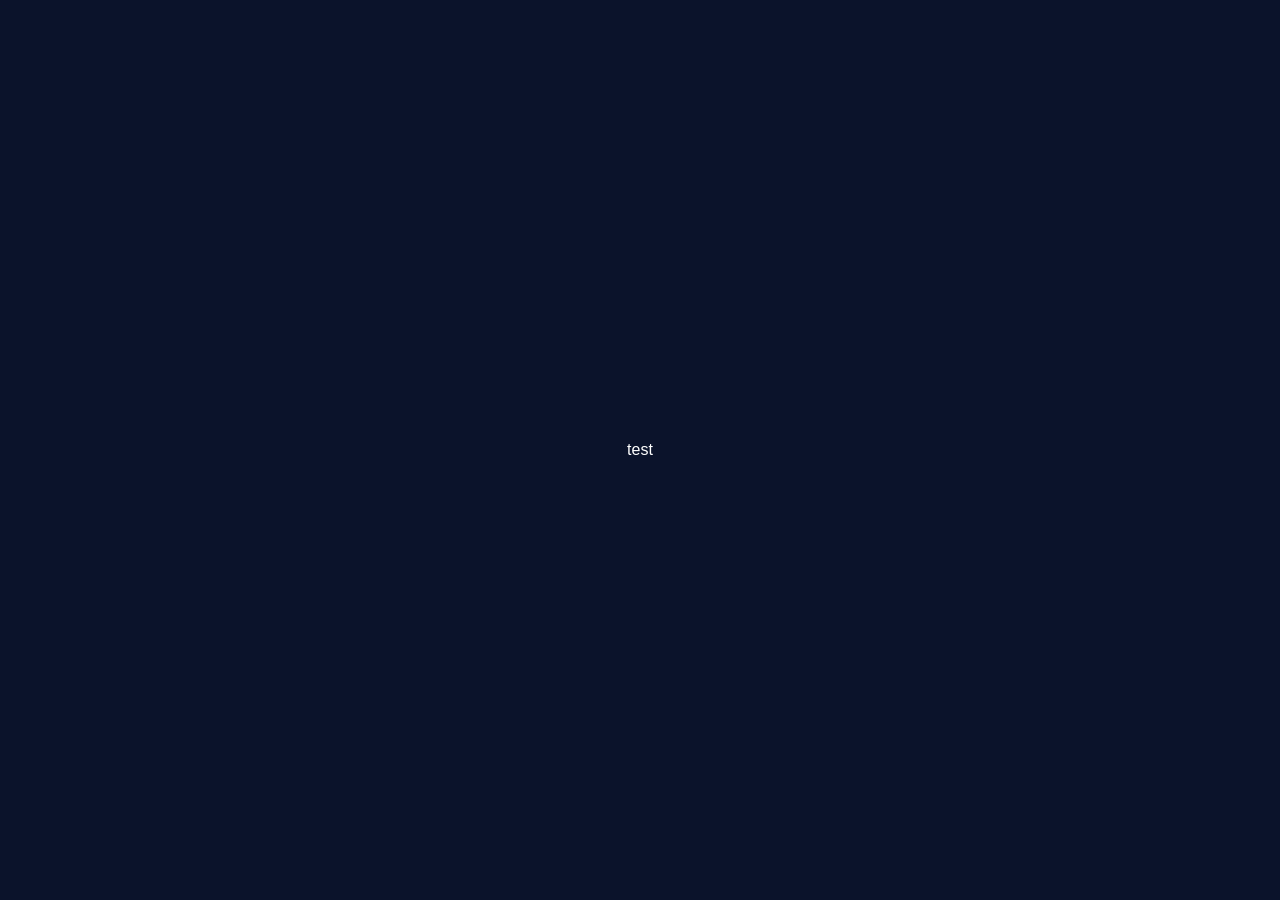
==== commit c730cdbf: "Merge branch 'main' of https://github.com/faridraka/wcd-tubes" ====
--- a/index.html
+++ b/index.html
@@ -1,179 +1,13 @@
 <!doctype html>
 <html lang="en">
-    <head>
-        <meta charset="UTF-8" />
-        <meta name="viewport" content="width=device-width, initial-scale=1.0" />
-        <link rel="stylesheet" href="assets/css/style.css" />
-        <link rel="stylesheet" href="assets/css/responsive.css" />
-        <title>Home</title>
-    </head>
-    <body>
-        <header class="navbar-container">
-            <div class="navbar">
-                <h2>Menu Planner</h2>
-                <nav>
-                    <a href="index.html" class="active">Home</a>
-                    <a href="planner.html">Planner</a>
-                </nav>
-            </div>
-        </header>
-        <main>
-            <section class="hero-section">
-                <div class="hero-content">
-                    <h3 class="shiny-text">SEHAT & PRAKTIS</h3>
-
-                    <h1 class="hero-title">
-                        Makan Enak, <span>Gizi Tetap Terjaga.</span>
-                    </h1>
-                    <p>
-                        Rencanakan menu harianmu dengan 5 kategori gizi seimbang
-                        secara praktis dan interaktif. Mulai hidup sehat dari
-                        piringmu hari ini.
-                    </p>
-
-                    <div class="wrap-buttons">
-                        <a href="planner.html" class="btn primary">
-                            Mulai Rencanakan Menu
-                        </a>
-                        <a href="#feature-section" class="btn outline">
-                            Pelajari Fitur
-                        </a>
-                    </div>
-                </div>
-                <aside class="hero-image">
-                    <img src="assets/images/hero-img.png" alt="Hero Icon" />
-                    <div class="overlay-text bottom left">
-                        <img
-                            src="assets/icons/daun.svg"
-                            alt="Daun Icon"
-                            class="primary"
-                        />
-                        <div class="text-wrapper">
-                            <h4>Sayuran Segar</h4>
-                            <h3>100% Origanik</h3>
-                        </div>
-                    </div>
-                    <div class="overlay-text right top">
-                        <img
-                            src="assets/icons/thunder.svg"
-                            alt="thunder.svg Icon"
-                            class="secondary"
-                        />
-                        <div class="text-wrapper">
-                            <h4>Energi Hari ini</h4>
-                            <h3>100 kkal</h3>
-                        </div>
-                    </div>
-                </aside>
-            </section>
-            <section class="feature-section" id="feature-section">
-                <header class="text-wrapper">
-                    <h3>Apa itu Menu Planner?</h3>
-                    <p>
-                        Solusi cerdas untuk mengatur pola makan yang lebih sehat
-                        tanpa ribet.
-                    </p>
-                </header>
-                <div class="feature-card-wrapper">
-                    <div class="feature-card">
-                        <img src="assets/icons/eat.svg" alt="Icon" />
-                        <h5>Pilih Menu</h5>
-                        <p>
-                            Pilih dari berbagai macam hidangan lezat dengan
-                            variasi rasa yang tidak membosankan setiap harinya.
-                        </p>
-                    </div>
-                    <div class="feature-card">
-                        <img src="assets/icons/graph.svg" alt="Icon" />
-                        <h5>Pantau Nutrisi</h5>
-                        <p>
-                            Lacak asupan kalori dan estimasi harga secara
-                            real-time untuk mendukung gaya hidup sehat dan
-                            hemat.
-                        </p>
-                    </div>
-                    <div class="feature-card">
-                        <img src="assets/icons/libra.svg" alt="Icon" />
-                        <h5>Menu Seimbang</h5>
-                        <p>
-                            Pastikan kebutuhan nutrisi harianmu terpenuhi
-                            melalui 5 kategori gizi seimbang yang telah kami
-                            susun.
-                        </p>
-                    </div>
-                </div>
-            </section>
-            <section class="menu-favorite-section">
-                <header>
-                    <div class="text-wrapper" style="text-align: start;">
-                        <h5>Menu Favorit Minggu Ini.</h5>
-                        <p>Pilihan populer yang paling banyak di nikmati oleh pengguna kami.</p>
-                    </div>
-
-                    <a href="planner.html">Lihat Semua Menu &#129034;</a>
-                </header>
-
-                <div class="menu-card-wrapper">
-                    <div class="menu-card">
-                        <img src="assets/images/ayam-bakar-madu.png" alt="Icon">
-                        <div class="menu-content">
-                            <h3>Ayam Bakar Madu</h3>
-                            <div class="menu-info">
-                                <h6><img src="assets/icons/kkal.svg" alt="kkal icon"> 280 kkal</h6>
-                                <h4>Rp. 20.000</h4>
-                            </div>
-                        </div>
-                        <p class="label">Lauk-Pauk</p>
-                    </div>
-                    <div class="menu-card">
-                        <img src="assets/images/jus-alpukat.png" alt="Icon">
-                        <div class="menu-content">
-                            <h3>Jus Alpukat</h3>
-                            <div class="menu-info">
-                                <h6><img src="assets/icons/kkal.svg" alt="kkal icon"> 280 kkal</h6>
-                                <h4>Rp. 20.000</h4>
-                            </div>
-                        </div>
-                        <p class="label">Minuman</p>
-                    </div>
-                    <div class="menu-card">
-                        <img src="assets/images/gado-gado.png" alt="Icon">
-                        <div class="menu-content">
-                            <h3>Gado-Gado</h3>
-                            <div class="menu-info">
-                                <h6><img src="assets/icons/kkal.svg" alt="kkal icon"> 280 kkal</h6>
-                                <h4>Rp. 16.000</h4>
-                            </div>
-                        </div>
-                        <p class="label">Sayur</p>
-                    </div>
-                    <div class="menu-card">
-                        <img src="assets/images/beef-steak.png" alt="Icon">
-                        <div class="menu-content">
-                            <h3>Beef Steak Sirloin</h3>
-                            <div class="menu-info">
-                                <h6><img src="assets/icons/kkal.svg" alt="kkal icon"> 420 kkal</h6>
-                                <h4>Rp. 45.000</h4>
-                            </div>
-                        </div>
-                        <p class="label">Lauk-Pauk</p>
-                    </div>
-                </div>
-            </section>
-        </main>
-        <footer class="footer">
-            <div class="footer-container">
-                <div class="footer-logo">Menu Planner</div>
-                <div class="footer-copy">
-                    © 2024 Menu Planner. All rights reserved.
-                </div>
-                <div class="footer-links">
-                    <a href="#">Privacy Policy</a>
-                    <a href="#">Terms of Service</a>
-                    <a href="#">Contact</a>
-                </div>
-            </div>
-        </footer>
-        <script src="assets/js/script.js"></script>
-    </body>
+<head>
+    <meta charset="UTF-8">
+    <meta name="viewport" content="width=device-width, initial-scale=1.0">
+    <link rel="stylesheet" href="assets/css/style.css">
+    <title>Home</title>
+</head>
+<body>
+    test
+    <script src="assets/js/script.js"></script>
+</body>
 </html>
--- a/assets/css/style.css
+++ b/assets/css/style.css
@@ -1,88 +1,88 @@
 @import url("https://fonts.googleapis.com/css2?family=Inter:ital,opsz,wght@0,14..32,100..900;1,14..32,100..900&family=JetBrains+Mono:ital,wght@0,100..800;1,100..800&display=swap");
 
 :root {
-    /* ========================
+  /* ========================
      BACKGROUND & CANVAS
      ======================== */
-    --color-bg: #0f172a;
-    --color-canvas: #0b0f19;
-
-    /* ========================
+  --color-bg: #0b0f19;
+  --color-canvas: #0b0f19;
+
+  /* ========================
      SLATE SURFACES
      ======================== */
-    --color-surface-1: #151c2c;
-    --color-surface-2: #1e293b;
-
-    /* ========================
+  --color-surface-1: #151c2c;
+  --color-surface-2: #1e293b;
+
+  /* ========================
      FOREST SURFACES (Slate Palette)
      ======================== */
-    --color-surface: #151c2c;
-    --color-surface-dim: #151c2c;
-    --color-surface-bright: #1e293b;
-    --color-surface-lowest: #0f172a;
-    --color-surface-low: #151c2c;
-    --color-surface-container: #1e293b;
-    --color-surface-high: #334155;
-    --color-surface-highest: #475569;
-    --color-surface-variant: #1e293b;
-
-    /* ========================
+  --color-surface: #151c2c;
+  --color-surface-dim: #151c2c;
+  --color-surface-bright: #1e293b;
+  --color-surface-lowest: #0f172a;
+  --color-surface-low: #151c2c;
+  --color-surface-container: #1e293b;
+  --color-surface-high: #334155;
+  --color-surface-highest: #475569;
+  --color-surface-variant: #1e293b;
+
+  /* ========================
      TEXT
      ======================== */
-    --color-ink: #ffffff;
-    --color-ink-muted: #94a3b8;
-    --color-text: #ffffff;
-    --color-text-muted: #94a3b8;
-    --color-text-subtle: #64748b;
-    --color-text-inverse: #0b0f19;
-    --color-on-surface: #ffffff;
-    --color-on-surface-variant: #94a3b8;
-    --color-on-background: #ffffff;
-
-    /* ========================
+  --color-ink: #ffffff;
+  --color-ink-muted: #94a3b8;
+  --color-text: #ffffff;
+  --color-text-muted: #94a3b8;
+  --color-text-subtle: #64748b;
+  --color-text-inverse: #0b0f19;
+  --color-on-surface: #ffffff;
+  --color-on-surface-variant: #94a3b8;
+  --color-on-background: #ffffff;
+
+  /* ========================
      PRIMARY (Hijau Neon)
      ======================== */
-    --color-primary-fixed: #2ecc71;
-    --color-primary-fixed-dim: #4ade80;
-    --color-primary: #2ecc71;
-    --color-primary-container: rgba(46, 204, 113, 0.1);
-    --color-primary-inverse: #0b0f19;
-    --color-primary-on: #0b0f19;
-    --color-primary-container-on: #4ade80;
-    --color-primary-fixed-on: #0b0f19;
-    --color-primary-fixed-variant-on: #27ae60;
-    --color-surface-tint: #4ade80;
-
-    /* ========================
+  --color-primary-fixed: #2ecc71;
+  --color-primary-fixed-dim: #4ade80;
+  --color-primary: #2ecc71;
+  --color-primary-container: rgba(46, 204, 113, 0.1);
+  --color-primary-inverse: #0b0f19;
+  --color-primary-on: #0b0f19;
+  --color-primary-container-on: #4ade80;
+  --color-primary-fixed-on: #0b0f19;
+  --color-primary-fixed-variant-on: #27ae60;
+  --color-surface-tint: #4ade80;
+
+  /* ========================
      SECONDARY
      ======================== */
-    --color-secondary-fixed: #ffdbca;
-    --color-secondary-fixed-dim: #ffb690;
-    --color-secondary: #f97316;
-    --color-secondary-container: #ec6a06;
-
-    /* ========================
+  --color-secondary-fixed: #ffdbca;
+  --color-secondary-fixed-dim: #ffb690;
+  --color-secondary: #f97316;
+  --color-secondary-container: #ec6a06;
+
+  /* ========================
      OUTLINE & BORDER
      ======================== */
-    --color-border: #1e293b;
-    --color-outline: #475569;
-    --color-outline-variant: #1e293b;
-
-    /* ========================
+  --color-border: #1e293b;
+  --color-outline: #475569;
+  --color-outline-variant: #1e293b;
+
+  /* ========================
      NUTRITION CATEGORIES
      ======================== */
-    --color-carb: #60a5fa;
-    --color-protein: #f87171;
-    --color-vegetable: #34d399;
-    --color-fruit: #fbbf24;
-    --color-drink: #c084fc;
-
-    /* ========================
+  --color-carb: #60a5fa;
+  --color-protein: #f87171;
+  --color-vegetable: #34d399;
+  --color-fruit: #fbbf24;
+  --color-drink: #c084fc;
+
+  /* ========================
      EFFECTS & SHADOWS
      ======================== */
-    --color-overlay: rgba(0, 0, 0, 0.45);
-    --color-glow-primary: rgba(46, 204, 113, 0.15);
-    --shadow-soft: 0 4px 20px rgba(0, 0, 0, 0.3);
+  --color-overlay: rgba(0, 0, 0, 0.45);
+  --color-glow-primary: rgba(46, 204, 113, 0.15);
+  --shadow-soft: 0 4px 20px rgba(0, 0, 0, 0.3);
 }
 
 /* ==========================================================================
@@ -91,783 +91,695 @@
 *,
 *::before,
 *::after {
-    box-sizing: border-box;
-    margin: 0;
-    padding: 0;
+  box-sizing: border-box;
+  margin: 0;
+  padding: 0;
 }
 
 html {
-    font-size: 16px;
-    scroll-behavior: smooth;
-    overscroll-behavior: none; 
-    background-color: var(--color-bg);
+  font-size: 16px;
+  scroll-behavior: smooth;
 }
 
 body {
-    font-family: "Inter", "JetBrains Mono", sans-serif;
-    font-weight: 400;
-    font-style: normal;
-    line-height: 1.6;
-    color: var(--color-text);
-    background-color: var(--color-bg);
-    min-height: 100vh;
-    display: flex;
-    flex-direction: column;
-    align-items: center;
-    overscroll-behavior-y: none; 
-}
-
-h1, h2, h3, h4, h5, h6 {
-    line-height: 1.1;
-}
-
-a {
-    text-decoration: none;
+  font-family: "Inter", "JetBrains Mono", sans-serif;
+  font-weight: 400;
+  font-style: normal;
+  line-height: 1.6;
+  color: var(--color-text);
+  background-color: var(--color-canvas);
+  min-height: 100vh;
+  display: flex;
+  flex-direction: column;
+  justify-content: center; /* Membuat konten terdistribusi seimbang secara vertikal */
+  align-items: center;
+}
+
+h1,
+h2,
+h3,
+h4,
+h5,
+h6 {
+  line-height: 1.1;
 }
 
 /* ==========================================================================
-   NAVIGATION BAR
-   ========================================================================== */
-.navbar-container {
-    width: 100%;
-    position: sticky;
-    padding: 16px 40px;
-    background-color: var(--color-primary-container);
-    top: 0;
-    z-index: 100;
-    backdrop-filter: blur(10px);
-    border-bottom: 1px solid var(--color-outline-variant);
-}
-
-.navbar {
-    display: flex;
-    justify-content: space-between;
-    align-items: center;
-}
-
-.navbar h2 {
-    color: var(--color-primary-container-on);
-    font-weight: 700;
-}
-
-.navbar nav {
-    display: flex;
-    justify-content: center;
-    align-items: center;
-    gap: 24px;
-}
-
-.navbar a {
-    font-size: 20px;
-    color: var(--color-text-muted);
-    font-weight: 600;
-    transition: color 0.5s ease-out;
-}
-
-.navbar a:hover {
-    color: var(--color-primary-fixed);
-}
-
-.navbar a.active {
-    color: var(--color-primary-container-on);
-    border-bottom: 2px solid var(--color-primary-container-on);
-}
-
-/* ==========================================================================
-   HERO SECTION
-   ========================================================================== */
-.hero-section {
-    width: 100%;
-    padding: 88px 40px;
-    display: flex;
-    flex-direction: row;
-    justify-content: center;
-    align-items: center;
-    gap: 32px;
-}
-
-.hero-content {
-    display: flex;
-    flex-direction: column;
-    justify-content: center;
-    align-items: start;
-    gap: 24px;
-}
-
-.shiny-text {
-    padding: 4px 16px;
-    font-size: 16px;
-    font-weight: 500;
-    background-color: rgb(from var(--color-primary) r g b / 0.3);
-    color: var(--color-primary-container-on);
-    border: 2px solid rgb(from var(--color-primary) r g b / 0.2);
-    border-radius: 100px;
-}
-
-.hero-title {
-    font-size: 48px;
-    font-weight: 700;
-}
-
-.hero-title span {
-    display: block;
-    color: var(--color-primary-container-on);
-}
-
-.hero-content p {
-    font-size: 18px;
-    color: var(--color-ink-muted);
-}
-
-.wrap-buttons {
-    display: flex;
-    flex-direction: row;
-    justify-content: start;
-    align-items: center;
-    gap: 16px;
-    text-align: center;
-}
-
-.btn {
-    font-size: 20px;
-    font-weight: 600;
-    padding: 16px 24px;
-    transition: all 0.3s ease;
-    border-radius: 20px;
-}
-
-.btn:active {
-    transform: scale(0.9);
-}
-
-.primary {
-    color: var(--color-primary-fixed-on);
-    background-color: var(--color-primary);
-}
-
-.primary:hover {
-    background-color: var(--color-primary-fixed-variant-on);
-}
-
-.outline {
-    background-color: transparent;
-    border: 1px solid var(--color-text-subtle);
-    color: var(--color-text);
-}
-
-.hero-image {
-    display: flex;
-    justify-content: center;
-    align-items: center;
-    position: relative;
-}
-
-.hero-image > img {
-    height: 576px;
-    width: 576px;
-    object-fit: cover;
-}
-
-.overlay-text {
-    padding: 16px;
-    background-color: var(--color-border);
-    position: absolute;
-    display: flex;
-    flex-direction: row;
-    justify-content: center;
-    align-items: center;
-    gap: 8px;
-    border: 1px solid var(--color-text-subtle);
-    border-radius: 20px;
-}
-
-.overlay-text img {
-    padding: 12px;
-    border-radius: 100%;
-}
-
-.overlay-text img.primary {
-    background-color: var(--color-primary);
-}
-
-.overlay-text img.secondary {
-    background-color: var(--color-secondary);
-}
-
-.overlay-text .text-wrapper {
-    display: flex;
-    flex-direction: column;
-    justify-content: center;
-    align-items: start;
-    gap: 4px;
-    font-weight: 600;
-}
-
-.overlay-text .text-wrapper h4 {
-    font-size: 12px;
-    color: var(--color-text-muted);
-}
-
-.overlay-text .text-wrapper h3 {
-    font-size: 20px;
-}
-
-.overlay-text.top { top: 0; }
-.overlay-text.right { right: 0; }
-.overlay-text.left { left: 0; }
-.overlay-text.bottom { bottom: 0; }
-
-/* ==========================================================================
-   FEATURE SECTION
-   ========================================================================== */
-.feature-section {
-    background-color: var(--color-canvas);
-    padding: 64px 40px;
-    display: flex;
-    flex-direction: column;
-    align-items: center;
-    justify-content: center;
-    gap: 48px;
-}
-
-.text-wrapper {
-    text-align: center;
-    display: flex;
-    flex-direction: column;
-    gap: 8px;
-}
-
-.text-wrapper h5 {
-    font-weight: 600;
-    font-size: 24px;
-}
-
-.text-wrapper p {
-    color: var(--color-text-muted);
-}
-
-.feature-card-wrapper {
-    display: flex;
-    flex-direction: row;
-    justify-content: center;
-    align-items: center;
-    gap: 32px;
-    width: 100%;
-}
-
-.feature-card-wrapper .feature-card {
-    display: flex;
-    flex-direction: column;
-    padding: 24px;
-    background-color: var(--color-surface);
-    gap: 8px;
-    border-radius: 20px;
-}
-
-.feature-card-wrapper .feature-card img {
-    background-color: rgb(from var(--color-surface-highest) r g b / 0.3);
-    padding: 16px;
-    width: 56px;
-    height: 56px;
-    border-radius: 12px;
-}
-
-.feature-card-wrapper .feature-card h5 {
-    font-size: 20px;
-    font-weight: 600;
-    padding-top: 4px;
-}
-
-.feature-card-wrapper .feature-card p {
-    color: var(--color-text-muted);
-}
-
-/* ==========================================================================
-   MENU FAVORIT SECTION
-   ========================================================================== */
-.menu-favorite-section {
-    display: flex;
-    flex-direction: column;
-    justify-content: center;
-    align-items: center;
-    gap: 48px;
-    padding: 64px 40px;
-}
-
-.menu-favorite-section header {
-    width: 100%;
-    display: flex;
-    flex-direction: row;
-    justify-content: space-between;
-    align-items: end;
-}
-
-.menu-favorite-section header a {
-    color: var(--color-primary);
-}
-
-.menu-card-wrapper {
-    width: 100%;
-    display: grid;
-    grid-template-columns: repeat(4, 1fr);
-    gap: 24px;
-}
-
-.menu-card {
-    width: 100%;
-    display: flex;
-    flex-direction: column;
-    justify-content: start;
-    align-items: center;
-    background-color: var(--color-surface-container);
-    border: 2px solid rgb(from var(--color-surface-highest) r g b / 0.3);
-    border-radius: 20px;
-    position: relative;
-}
-
-.menu-card .label {
-    position: absolute;
-    font-size: 12px;
-    font-weight: 600;
-    padding: 4px 12px;
-    background-color: rgb(from #000 r g b / 0.4);
-    color: var(--color-text);
-    border-radius: 100px;
-    top: 16px;
-    right: 16px;
-}
-
-.menu-card > img {
-    width: 100%;
-    height: 224px;
-    object-fit: cover;
-    border-top-left-radius: 20px;
-    border-top-right-radius: 20px;
-}
-
-.menu-content {
-    width: 100%;
-    padding: 24px;
-    display: flex;
-    flex-direction: column;
-    justify-content: center;
-    align-items: start;
-    gap: 16px;
-}
-
-.menu-content h3 {
-    font-size: 20px;
-    font-weight: 600;
-}
-
-.menu-info {
-    width: 100%;
-    display: flex;
-    flex-direction: row;
-    justify-content: space-between;
-    align-items: center;
-}
-
-.menu-info h6 {
-    display: flex;
-    justify-content: start;
-    align-items: center;
-    gap: 4px;
-    font-size: 16px;
-    font-weight: 500;
-    color: var(--color-text-muted);
-}
-
-.menu-info h4 {
-    font-weight: 700;
-    color: var(--color-primary);
-}
-
-/* ==========================================================================
-   LAYOUT CONTAINERS & HEADER
+   LAYOUT CONTAINERS (Dilebarkan menjadi 1440px agar tidak terlalu banyak blank space)
    ========================================================================== */
 .container {
-    width: 100%;
-    max-width: 1440px;
-    padding: 60px 40px;
-    flex: 1 0 auto;
-    flex-direction: column;
-    justify-content: center;
-}
-
+  width: 100%;
+  max-width: 1440px;
+  padding: 60px 40px; /* Ditambahkan padding agar transisi space ke ujung layar lebih halus */
+  flex: 1 0 auto;
+  flex-direction: column;
+  justify-content: center;
+}
+
+/* ==========================================================================
+   HEADER STYLES
+   ========================================================================== */
 .header {
-    margin-bottom: 35px;
+  margin-bottom: 35px;
 }
 
 .title {
-    font-size: 1.8rem;
-    font-weight: 600;
-    color: var(--color-primary-fixed-dim);
-    margin-bottom: 8px;
+  font-size: 1.8rem;
+  font-weight: 600;
+  color: var(--color-primary-fixed-dim);
+  margin-bottom: 8px;
 }
 
 .subtitle {
-    font-size: 1rem;
-    color: var(--color-text-muted);
-}
-
+  font-size: 1rem;
+  color: var(--color-text-muted);
+}
+
+/* ==========================================================================
+   MAIN LAYOUT (Proporsi Kolom Diubah agar Tabel Lebih Luas)
+   ========================================================================== */
 .main-wrapper {
-    display: grid;
-    grid-template-columns: 2fr 0.9fr;
-    gap: 35px;
-    align-items: start;
+  display: grid;
+  grid-template-columns: 2fr 0.9fr; /* Tabel dibuat mengambil sisa stretch space lebih dominan */
+  gap: 35px;
+  align-items: start;
+}
+
+/* Breakpoint Monitor Kecil / Tablet */
+@media (max-width: 1150px) {
+  .main-wrapper {
+    grid-template-columns: 1.5fr 1fr;
+  }
+}
+
+@media (max-width: 950px) {
+  .main-wrapper {
+    grid-template-columns: 1fr; /* Stack vertikal saat layar mengecil */
+    gap: 30px;
+  }
+  .container {
+    padding: 30px 20px;
+  }
 }
 
 /* ==========================================================================
    LEFT COLUMN - MENU TABLE
    ========================================================================== */
 .menu-section {
-    background-color: var(--color-surface-low);
-    border-radius: 14px;
-    padding: 16px;
-    border: 1px solid var(--color-outline-variant);
-    box-shadow: var(--shadow-soft);
-    width: 100%;
-    overflow-x: auto; 
-    -webkit-overflow-scrolling: touch; 
+  background-color: var(--color-surface-low);
+  border-radius: 14px;
+  padding: 16px;
+  border: 1px solid var(--color-outline-variant);
+  box-shadow: var(--shadow-soft);
+  overflow-x: auto;
 }
 
 .menu-table {
-    width: 100%;
-    border-collapse: collapse;
-    text-align: left;
-    min-width: 650px; 
+  width: 100%;
+  border-collapse: collapse;
+  text-align: left;
 }
 
 .menu-table th {
-    font-size: 0.75rem;
-    letter-spacing: 0.06em;
-    color: var(--color-primary-fixed-dim);
-    padding: 20px 12px;
-    font-weight: 600;
-    border-bottom: 1px solid var(--color-outline-variant);
+  font-size: 0.75rem;
+  letter-spacing: 0.06em;
+  color: var(--color-primary-fixed-dim);
+  padding: 20px 16px;
+  font-weight: 600;
+  border-bottom: 1px solid var(--color-outline-variant);
 }
 
 .menu-table td {
-    padding: 16px 12px;
-    font-size: 0.95rem;
-    border-bottom: 1px solid rgba(30, 41, 59, 0.4);
-    vertical-align: middle;
+  padding: 20px 16px;
+  font-size: 0.95rem;
+  border-bottom: 1px solid rgba(30, 41, 59, 0.4);
+  vertical-align: middle;
 }
 
 .menu-table tr:last-child td {
-    border-bottom: none;
-}
-
+  border-bottom: none;
+}
+
+/* Thumbnail Placeholder */
 .thumb-placeholder {
-    width: 64px;  
-    height: 64px; 
-    background: var(--color-surface-lowest);
-    border-radius: 8px;
-    display: flex;
-    align-items: center;
-    justify-content: center;
-    border: 1px solid var(--color-outline-variant);
+  width: 92px;
+  height: 92px;
+  background: var(--color-surface-lowest);
+  border-radius: 8px;
+  display: flex;
+  align-items: center;
+  justify-content: center;
+  border: 1px solid var(--color-outline-variant);
 }
 
 .thumb-placeholder .emoji {
-    font-size: 1.4rem;
+  font-size: 1.4rem;
 }
 
 .menu-name {
-    font-weight: 600;
-    color: var(--color-ink);
+  font-weight: 600;
+  color: var(--color-ink);
 }
 
 .text-muted {
-    color: var(--color-text-muted);
+  color: var(--color-text-muted);
 }
 
 /* Badges Kategori */
 .badge {
-    padding: 6px 14px;
-    border-radius: 20px;
-    font-size: 0.75rem;
-    font-weight: 600;
-    display: inline-block;
-}
-
-.badge-pokok { background: rgba(29, 78, 216, 0.15); color: var(--color-carb); }
-.badge-laukpauk { background: rgba(153, 27, 27, 0.25); color: var(--color-protein); }
-.badge-sayur { background: rgba(6, 95, 70, 0.25); color: var(--color-vegetable); }
-.badge-buah { background: rgba(154, 52, 18, 0.2); color: var(--color-fruit); }
-.badge-minuman { background: rgba(88, 28, 135, 0.25); color: var(--color-drink); }
+  padding: 6px 14px;
+  border-radius: 20px;
+  font-size: 0.75rem;
+  font-weight: 600;
+  display: inline-block;
+}
+
+.badge-pokok {
+  background: rgba(29, 78, 216, 0.15);
+  color: var(--color-carb);
+}
+.badge-laukpauk {
+  background: rgba(153, 27, 27, 0.25);
+  color: var(--color-protein);
+}
+.badge-sayur {
+  background: rgba(6, 95, 70, 0.25);
+  color: var(--color-vegetable);
+}
+.badge-buah {
+  background: rgba(154, 52, 18, 0.2);
+  color: var(--color-fruit);
+}
+.badge-minuman {
+  background: rgba(88, 28, 135, 0.25);
+  color: var(--color-drink);
+}
 
 /* ==========================================================================
-   CHECKBOX COMPONENT
+   CHECKBOX COMPONENT (Fixed Centering & Alignment)
    ========================================================================== */
 .custom-checkbox {
-    appearance: none;
-    -webkit-appearance: none;
-    width: 20px;
-    height: 20px;
-    border: 2px solid var(--color-text-subtle);
-    border-radius: 4px;
-    background-color: transparent;
-    cursor: pointer;
-    display: inline-flex;
-    align-items: center;
-    justify-content: center;
-    vertical-align: middle;
-    position: relative;
-    transition: all 0.2s ease;
-    opacity: 0.4;
-}
-
+  appearance: none;
+  -webkit-appearance: none;
+  width: 20px;
+  height: 20px;
+  border: 2px solid var(--color-text-subtle);
+  border-radius: 4px;
+  background-color: transparent;
+  cursor: pointer;
+
+  /* Menggunakan flex standar untuk penengah vertikal/horizontal */
+  display: inline-flex;
+  align-items: center;
+  justify-content: center;
+
+  /* Penyelaras vertikal agar sejajar rapi dengan teks di dalam baris <td> */
+  vertical-align: middle;
+
+  position: relative;
+  transition: all 0.2s ease;
+  opacity: 0.4;
+}
+
+/* Hover Effect */
 .custom-checkbox:hover {
-    opacity: 0.8;
-    border-color: var(--color-primary-fixed-dim);
-}
-
+  opacity: 0.8;
+  border-color: var(--color-primary-fixed-dim);
+}
+
+/* Checked State */
 .custom-checkbox:checked {
-    background-color: var(--color-primary-fixed-dim);
-    border-color: var(--color-primary-fixed-dim);
-    opacity: 1;
-}
-
+  background-color: var(--color-primary-fixed-dim);
+  border-color: var(--color-primary-fixed-dim);
+  opacity: 1;
+}
+
+/* Tanda Centang (Checkmark) dengan kalkulasi posisi box murni */
 .custom-checkbox:checked::before {
-    content: "";
-    position: absolute;
-    width: 5px;
-    height: 10px;
-    border-right: 2px solid var(--color-primary-on);
-    border-bottom: 2px solid var(--color-primary-on);
-    transform: rotate(45deg);
-    top: 2px;
-}
-
-/* ==========================================================================
-   EMPTY STATE COMPONENT
-   ========================================================================== */
-.empty-state-msg {
-    grid-column: span 2; 
-    text-align: center;
-    color: var(--color-text-subtle);
-    padding: 32px 16px;
-    font-size: 0.9rem;
-    font-weight: 500;
-    border: 2px dashed var(--color-border); 
-    border-radius: 12px;
-    background-color: rgba(30, 41, 59, 0.15); 
-    display: flex;
-    flex-direction: column;
-    align-items: center;
-    justify-content: center;
-    gap: 8px;
+  content: "";
+  position: absolute;
+  width: 5px;
+  height: 10px;
+  border-right: 2px solid var(--color-primary-on);
+  border-bottom: 2px solid var(--color-primary-on);
+  transform: rotate(45deg);
+
+  /* Menggeser poros sedikit ke atas secara absolut untuk kompensasi rotasi */
+  top: 2px;
 }
 
 /* ==========================================================================
    RIGHT COLUMN - SIDEBAR SUMMARY
    ========================================================================== */
 .sidebar {
-    background-color: var(--color-surface-low);
-    border-radius: 14px;
-    padding: 32px 28px;
-    border: 1px solid var(--color-outline-variant);
-    box-shadow: var(--shadow-soft);
+  background-color: var(--color-surface-low);
+  border-radius: 14px;
+  padding: 32px 28px;
+  border: 1px solid var(--color-outline-variant);
+  box-shadow: var(--shadow-soft);
 }
 
 .sidebar-title {
-    font-size: 1rem;
-    color: var(--color-primary-fixed-dim);
-    margin-bottom: 22px;
-    font-weight: 600;
-}
-
+  font-size: 1rem;
+  color: var(--color-primary-fixed-dim);
+  margin-bottom: 22px;
+  font-weight: 600;
+}
+
+/* Grid Box Kosong */
 .selected-grid {
-    display: grid;
-    grid-template-columns: repeat(2, 1fr);
-    gap: 14px;
-    margin-bottom: 28px;
+  display: grid;
+  grid-template-columns: repeat(2, 1fr);
+  gap: 14px;
+  margin-bottom: 28px;
 }
 
 .grid-box {
-    background-color: var(--color-surface-container);
-    border-radius: 10px;
-    aspect-ratio: 1.25 / 1;
+  background-color: var(--color-surface-container);
+  border-radius: 10px;
+  aspect-ratio: 1.25 / 1;
 }
 
 /* Kebutuhan Gizi Section */
 .gizi-section {
-    margin-bottom: 24px;
+  margin-bottom: 24px;
 }
 
 .section-subtitle {
-    font-size: 0.75rem;
-    letter-spacing: 0.05em;
-    color: var(--color-text-subtle);
-    margin-bottom: 12px;
-    font-weight: 700;
+  font-size: 0.75rem;
+  letter-spacing: 0.05em;
+  color: var(--color-text-subtle);
+  margin-bottom: 12px;
+  font-weight: 700;
 }
 
 .gizi-badges {
-    display: flex;
-    flex-wrap: wrap;
-    gap: 8px;
+  display: flex;
+  flex-wrap: wrap;
+  gap: 8px;
 }
 
 .gizi-tag {
-    font-size: 0.75rem;
-    padding: 6px 14px;
-    border-radius: 20px;
-    background: var(--color-surface-container);
-    color: var(--color-text-muted);
-    border: 1px solid var(--color-border);
-    display: flex;
-    align-items: center;
-    transition: all 0.2s ease;
+  font-size: 0.75rem;
+  padding: 6px 14px;
+  border-radius: 20px;
+  background: var(--color-surface-container);
+  color: var(--color-text-muted);
+  border: 1px solid var(--color-border);
+  display: flex;
+  align-items: center;
+  transition: all 0.2s ease;
 }
 
 .gizi-tag.checked {
-    background: rgba(46, 204, 113, 0.1);
-    border-color: rgba(46, 204, 113, 0.3);
-    color: var(--color-primary-fixed-dim);
+  background: rgba(46, 204, 113, 0.1);
+  border-color: rgba(46, 204, 113, 0.3);
+  color: var(--color-primary-fixed-dim);
 }
 
 .gizi-tag.checked::before {
-    content: "✓";
-    margin-right: 6px;
-    color: var(--color-primary-fixed-dim);
-    font-weight: bold;
+  content: "✓";
+  margin-right: 6px;
+  color: var(--color-primary-fixed-dim);
+  font-weight: bold;
 }
 
 /* Alert Box Menu Seimbang */
 .alert-box {
-    background: var(--color-primary-container);
-    border: 1px solid rgba(46, 204, 113, 0.25);
-    padding: 14px 18px;
+  background: var(--color-primary-container);
+  border: 1px solid rgba(46, 204, 113, 0.25);
+  padding: 14px 18px;
+  border-radius: 10px;
+  display: flex;
+  align-items: center;
+  gap: 14px;
+  margin-bottom: 28px;
+  box-shadow: 0 0 15px var(--color-glow-primary);
+}
+
+.alert-icon {
+  background: var(--color-primary);
+  color: var(--color-primary-on);
+  width: 26px;
+  height: 26px;
+  border-radius: 50%;
+  display: flex;
+  align-items: center;
+  justify-content: center;
+  font-weight: bold;
+  font-size: 0.85rem;
+}
+
+.alert-title {
+  font-size: 0.95rem;
+  font-weight: 700;
+  color: var(--color-primary-fixed-dim);
+}
+
+.alert-sub {
+  font-size: 0.65rem;
+  color: var(--color-text-muted);
+  letter-spacing: 0.06em;
+  font-weight: bold;
+}
+
+/* Summary Details */
+.summary-total {
+  border-top: 1px solid var(--color-outline-variant);
+  padding-top: 18px;
+  margin-bottom: 24px;
+}
+
+.total-row {
+  display: flex;
+  justify-content: space-between;
+  margin-bottom: 12px;
+  font-size: 0.95rem;
+  color: var(--color-text-muted);
+}
+
+.total-val {
+  color: var(--color-ink);
+  font-weight: 700;
+}
+
+.green-text {
+  color: var(--color-primary-fixed-dim);
+}
+
+/* Button Simpan Planner */
+.btn-submit {
+  width: 100%;
+  background-color: var(--color-primary-fixed-dim);
+  color: var(--color-primary-fixed-on);
+  border: none;
+  padding: 16px;
+  border-radius: 10px;
+  font-weight: 700;
+  font-size: 1rem;
+  cursor: pointer;
+  box-shadow: 0 4px 14px rgba(46, 204, 113, 0.3);
+  transition: all 0.2s ease;
+}
+
+.btn-submit:hover {
+  background-color: var(--color-primary-fixed);
+  transform: translateY(-1px);
+}
+
+/* ==========================================================================
+   FOOTER STYLES (Mengikuti Max-Width Baru 1440px)
+   ========================================================================== */
+.footer {
+  width: 100%;
+  background-color: #080b12;
+  border-top: 1px solid var(--color-outline-variant);
+  display: flex;
+  justify-content: center;
+}
+
+.footer-container {
+  width: 100%;
+  max-width: 1440px;
+  padding: 30px 40px; /* Padding disamakan dengan konten utama */
+  display: flex;
+  justify-content: space-between;
+  align-items: center;
+  font-size: 0.85rem;
+  color: var(--color-text-subtle);
+  flex-wrap: wrap;
+  gap: 15px;
+}
+
+.footer-logo {
+  color: var(--color-primary-fixed-dim);
+  font-weight: 700;
+}
+
+.footer-links a {
+  color: var(--color-text-subtle);
+  text-decoration: none;
+  margin-left: 20px;
+  transition: color 0.2s ease;
+}
+
+.footer-links a:hover {
+  color: var(--color-text);
+}
+
+/* Penyesuaian Footer pada Layar Kecil */
+@media (max-width: 600px) {
+  .footer-container {
+    flex-direction: column;
+    text-align: center;
+    gap: 15px;
+    padding: 24px 20px;
+  }
+  .footer-links a {
+    margin: 0 10px;
+  }
+  .empty-state-msg {
+    border: 2px dashed var(--color-border);
     border-radius: 10px;
-    display: flex;
-    align-items: center;
-    gap: 14px;
-    margin-bottom: 28px;
-    box-shadow: 0 0 15px var(--color-glow-primary);
-}
-
-.alert-icon {
-    background: var(--color-primary);
-    color: var(--color-primary-on);
-    width: 26px;
-    height: 26px;
-    border-radius: 50%;
+    background: rgba(30, 41, 59, 0.2);
     display: flex;
     align-items: center;
     justify-content: center;
-    font-weight: bold;
-    font-size: 0.85rem;
-}
-
-.alert-title {
-    font-size: 0.95rem;
-    font-weight: 700;
-    color: var(--color-primary-fixed-dim);
-}
-
-.alert-sub {
-    font-size: 0.65rem;
-    color: var(--color-text-muted);
-    letter-spacing: 0.06em;
-    font-weight: bold;
-}
-
-.alert-box.unresolved {
-    background: rgba(248, 113, 113, 0.08);
-    border: 1px solid rgba(248, 113, 113, 0.25);
-    box-shadow: 0 0 15px rgba(248, 113, 113, 0.1);
-}
-
-.alert-box.unresolved .alert-icon {
-    background: var(--color-protein);
-    color: #0b0f19;
-}
-
-.alert-box.unresolved .alert-title {
-    color: var(--color-protein);
-}
-
-/* Summary Details */
-.summary-total {
-    border-top: 1px solid var(--color-outline-variant);
-    padding-top: 18px;
-    margin-bottom: 24px;
-}
-
-.total-row {
-    display: flex;
-    justify-content: space-between;
-    margin-bottom: 12px;
-    font-size: 0.95rem;
-    color: var(--color-text-muted);
-}
-
-.total-val {
-    color: var(--color-ink);
-    font-weight: 700;
-}
-
-.green-text {
-    color: var(--color-primary-fixed-dim);
-}
-
-.btn-submit {
-    width: 100%;
-    background-color: var(--color-primary-fixed-dim);
-    color: var(--color-primary-fixed-on);
-    border: none;
-    padding: 16px;
-    border-radius: 10px;
-    font-weight: 700;
-    font-size: 1rem;
-    cursor: pointer;
-    box-shadow: 0 4px 14px rgba(46, 204, 113, 0.3);
-    transition: all 0.2s ease;
-}
-
-.btn-submit:hover {
-    background-color: var(--color-primary-fixed);
-    transform: translateY(-1px);
-}
-
-/* ==========================================================================
-   FOOTER STYLES
-   ========================================================================== */
-.footer {
-    width: 100%;
-    background-color: var(--color-canvas);
-    border-top: 1px solid var(--color-outline-variant);
-    display: flex;
-    justify-content: center;
-}
-
-.footer-container {
-    width: 100%;
-    max-width: 1440px;
-    padding: 30px 40px;
-    display: flex;
-    justify-content: space-between;
-    align-items: center;
-    font-size: 0.85rem;
-    color: var(--color-text-subtle);
-    flex-wrap: wrap;
-    gap: 15px;
-}
-
-.footer-logo {
-    color: var(--color-primary-fixed-dim);
-    font-weight: 700;
-}
-
-.footer-links a {
-    color: var(--color-text-subtle);
-    margin-left: 20px;
-    transition: color 0.2s ease;
-}
-
-.footer-links a:hover {
-    color: var(--color-text);
-}+  }
+}
+
+/* ================= 1. RESET & BASE STYLES ================= */
+* {
+  margin: 0;
+  padding: 0;
+  box-sizing: border-box;
+}
+
+body {
+  font-family: "Segoe UI", Tahoma, Geneva, Verdana, sans-serif;
+  background-color: #0b132b; /* Warna latar belakang gelap */
+  color: #ffffff;
+  display: flex;
+  flex-direction: column;
+  align-items: center;
+  justify-content: center;
+  min-height: 100vh;
+  padding: 40px 20px;
+  gap: 80px;
+}
+
+/* ================= 2. SECTION STATISTIK ================= */
+.stats {
+  display: flex;
+  justify-content: space-around;
+  width: 100%;
+  max-width: 1000px;
+  background-color: rgba(13, 27, 42, 0.4);
+  padding: 40px 20px;
+  border-radius: 16px;
+  border: 1px solid rgba(255, 255, 255, 0.05);
+  text-align: center;
+}
+
+.stat-item h2 {
+  font-size: 2.5rem;
+  color: #10b981; /* Warna hijau neon */
+  font-weight: 700;
+  margin-bottom: 5px;
+}
+
+.stat-item h4 {
+  font-size: 1.1rem;
+  font-weight: 600;
+  margin-bottom: 5px;
+}
+
+.stat-item p {
+  font-size: 0.9rem;
+  color: #9ca3af; /* Abu-abu terang */
+}
+
+/* ================= 3. SECTION TESTIMONI ================= */
+.testimonial-section {
+  width: 100%;
+  max-width: 1000px;
+  text-align: center;
+}
+
+.testimonial-section h2 {
+  font-size: 2rem;
+  font-weight: 700;
+  margin-bottom: 8px;
+}
+
+.testimonial-section .subtitle {
+  font-size: 0.95rem;
+  color: #9ca3af;
+  margin-bottom: 50px;
+}
+
+.testimonial-container {
+  display: flex;
+  gap: 24px;
+  justify-content: center;
+  align-items: stretch;
+}
+
+.testimonial-card {
+  background-color: #111c3a;
+  border: 1px solid #1f2937;
+  border-radius: 16px;
+  padding: 30px 24px;
+  flex: 1;
+  text-align: left;
+  display: flex;
+  flex-direction: column;
+  justify-content: space-between;
+  position: relative;
+  min-height: 240px;
+}
+
+/* Style khusus untuk kartu "Paling Relevan" */
+.testimonial-card.active {
+  border: 2px solid #10b981;
+  box-shadow: 0 10px 25px -5px rgba(16, 185, 129, 0.15);
+}
+
+.testimonial-card .badge {
+  position: absolute;
+  top: -12px;
+  left: 50%;
+  transform: translateX(-50%);
+  background-color: #10b981;
+  color: #0b132b;
+  font-size: 0.65rem;
+  font-weight: 800;
+  padding: 4px 12px;
+  border-radius: 9999px;
+  letter-spacing: 0.05em;
+}
+
+.testimonial-card .stars {
+  color: #f97316;
+  font-size: 1.1rem;
+  margin-bottom: 15px;
+}
+
+.testimonial-card p {
+  font-size: 0.9rem;
+  color: #d1d5db;
+  line-height: 1.6;
+  margin-bottom: 25px;
+}
+
+.profile {
+  display: flex;
+  align-items: center;
+  gap: 12px;
+  margin-top: auto;
+}
+
+.profile img {
+  width: 40px;
+  height: 40px;
+  border-radius: 50%;
+  object-fit: cover;
+  background-color: #374151;
+}
+
+.profile h4 {
+  font-size: 0.9rem;
+  font-weight: 700;
+}
+
+.profile span {
+  font-size: 0.75rem;
+  color: #9ca3af;
+  display: block;
+  margin-top: 2px;
+}
+
+.cta {
+  width: 100%;
+  max-width: 900px;
+  background: linear-gradient(135deg, #10b981 0%, #059669 50%, #047857 100%);
+  padding: 50px 40px;
+  border-radius: 24px;
+  text-align: center;
+  position: relative;
+  overflow: hidden;
+  box-shadow: 0 20px 40px -15px rgba(16, 185, 129, 0.3);
+}
+
+.cta::before {
+  content: "";
+  position: absolute;
+  bottom: -50px;
+  left: -50px;
+  width: 180px;
+  height: 180px;
+  background-color: rgba(0, 0, 0, 0.35);
+  border-radius: 50%;
+  filter: blur(30px);
+  pointer-events: none;
+}
+
+.cta h2 {
+  color: #0b132b;
+  font-size: 2.2rem;
+  font-weight: 700;
+  margin-bottom: 12px;
+}
+
+.cta p {
+  color: rgba(11, 19, 43, 0.85);
+  font-size: 1rem;
+  max-width: 600px;
+  margin: 0 auto 30px auto;
+  font-weight: 500;
+  line-height: 1.5;
+}
+
+.cta button {
+  background-color: #0b132b;
+  color: #ffffff;
+  border: none;
+  padding: 14px 28px;
+  font-size: 0.9rem;
+  font-weight: 600;
+  border-radius: 12px;
+  cursor: pointer;
+  transition: all 0.3s ease;
+  box-shadow: 0 10px 20px rgba(11, 19, 43, 0.2);
+}
+
+.cta button:hover {
+  background-color: #111c3a;
+  transform: translateY(-2px);
+}
+
+/* ================= 5. RESPONSIVE MEDIA QUERIES ================= */
+@media (max-width: 768px) {
+  body {
+    padding: 20px;
+    gap: 50px;
+  }
+
+  .stats {
+    flex-direction: column;
+    gap: 30px;
+  }
+
+  .testimonial-container {
+    flex-direction: column;
+    gap: 30px;
+  }
+
+  .testimonial-card {
+    min-height: auto;
+  }
+
+  .cta h2 {
+    font-size: 1.7rem;
+  }
+}
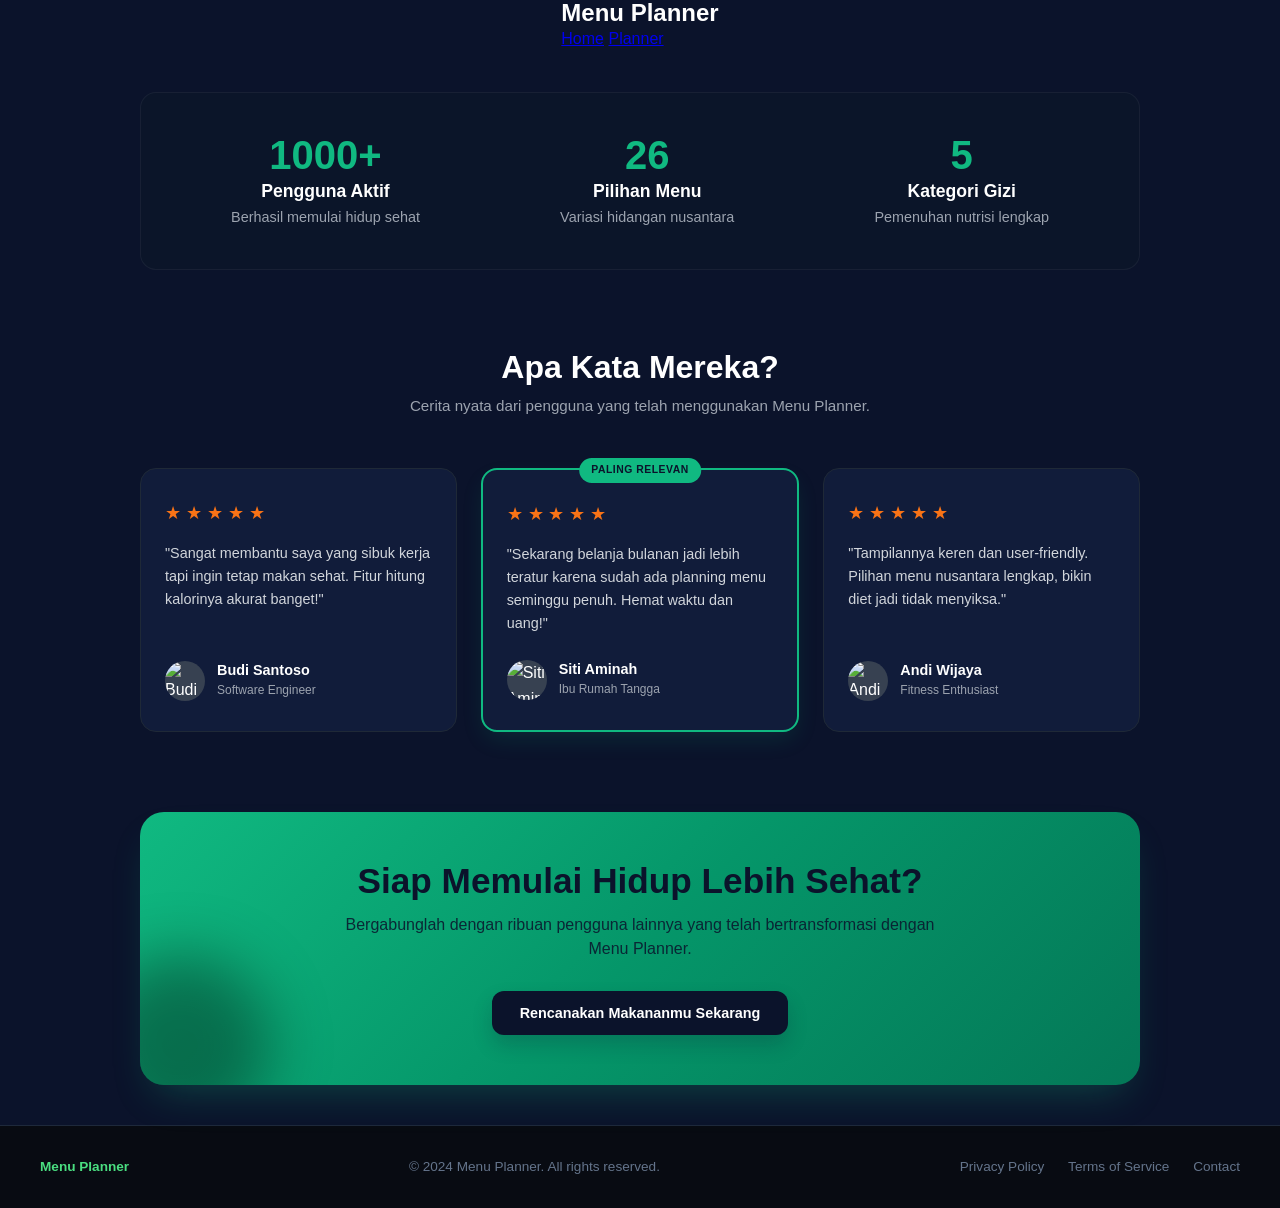
==== commit 1699596e: "stats, testimonial-section, cta" ====
--- a/index.html
+++ b/index.html
@@ -1,13 +1,122 @@
 <!doctype html>
 <html lang="en">
-<head>
-    <meta charset="UTF-8">
-    <meta name="viewport" content="width=device-width, initial-scale=1.0">
-    <link rel="stylesheet" href="assets/css/style.css">
+  <head>
+    <meta charset="UTF-8" />
+    <meta name="viewport" content="width=device-width, initial-scale=1.0" />
+    <link rel="stylesheet" href="assets/css/style.css" />
     <title>Home</title>
-</head>
-<body>
-    test
+  </head>
+  <body>
+    <header class="navbar-container">
+      <div class="navbar">
+        <h2>Menu Planner</h2>
+        <nav>
+          <a href="index.html" class="active">Home</a>
+          <a href="planner.html">Planner</a>
+        </nav>
+      </div>
+    </header>
+    <main class="container">
+      <section class="stats">
+        <div class="stat-item">
+          <h2>1000+</h2>
+          <h4>Pengguna Aktif</h4>
+          <p>Berhasil memulai hidup sehat</p>
+        </div>
+
+        <div class="stat-item">
+          <h2>26</h2>
+          <h4>Pilihan Menu</h4>
+          <p>Variasi hidangan nusantara</p>
+        </div>
+
+        <div class="stat-item">
+          <h2>5</h2>
+          <h4>Kategori Gizi</h4>
+          <p>Pemenuhan nutrisi lengkap</p>
+        </div>
+      </section>
+
+      <section class="testimonial-section">
+        <h2>Apa Kata Mereka?</h2>
+        <p class="subtitle">
+          Cerita nyata dari pengguna yang telah menggunakan Menu Planner.
+        </p>
+
+        <div class="testimonial-container">
+          <div class="testimonial-card">
+            <div class="stars">&#9733; &#9733; &#9733; &#9733; &#9733;</div>
+            <p>
+              "Sangat membantu saya yang sibuk kerja tapi ingin tetap makan
+              sehat. Fitur hitung kalorinya akurat banget!"
+            </p>
+
+            <div class="profile">
+              <img src="https://i.pravatar.cc/50?img=12" alt="Budi Santoso" />
+              <div>
+                <h4>Budi Santoso</h4>
+                <span>Software Engineer</span>
+              </div>
+            </div>
+          </div>
+
+          <div class="testimonial-card active">
+            <span class="badge">PALING RELEVAN</span>
+            <div class="stars">&#9733; &#9733; &#9733; &#9733; &#9733;</div>
+            <p>
+              "Sekarang belanja bulanan jadi lebih teratur karena sudah ada
+              planning menu seminggu penuh. Hemat waktu dan uang!"
+            </p>
+
+            <div class="profile">
+              <img src="https://i.pravatar.cc/50?img=32" alt="Siti Aminah" />
+              <div>
+                <h4>Siti Aminah</h4>
+                <span>Ibu Rumah Tangga</span>
+              </div>
+            </div>
+          </div>
+
+          <div class="testimonial-card">
+            <div class="stars">&#9733; &#9733; &#9733; &#9733; &#9733;</div>
+            <p>
+              "Tampilannya keren dan user-friendly. Pilihan menu nusantara
+              lengkap, bikin diet jadi tidak menyiksa."
+            </p>
+
+            <div class="profile">
+              <img src="https://i.pravatar.cc/50?img=68" alt="Andi Wijaya" />
+              <div>
+                <h4>Andi Wijaya</h4>
+                <span>Fitness Enthusiast</span>
+              </div>
+            </div>
+          </div>
+        </div>
+      </section>
+
+      <section class="cta">
+        <h2>Siap Memulai Hidup Lebih Sehat?</h2>
+        <p>
+          Bergabunglah dengan ribuan pengguna lainnya yang telah bertransformasi
+          dengan Menu Planner.
+        </p>
+        <button>Rencanakan Makananmu Sekarang</button>
+      </section>
+
+      <script src="assets/js/script.js"></script>
+    </main>
+    <footer class="footer">
+      <div class="footer-container">
+        <div class="footer-logo">Menu Planner</div>
+        <div class="footer-copy">© 2024 Menu Planner. All rights reserved.</div>
+        <div class="footer-links">
+          <a href="#">Privacy Policy</a>
+          <a href="#">Terms of Service</a>
+          <a href="#">Contact</a>
+        </div>
+      </div>
+    </footer>
     <script src="assets/js/script.js"></script>
-</body>
+  </body>
 </html>
--- a/assets/css/style.css
+++ b/assets/css/style.css
@@ -111,7 +111,7 @@
   min-height: 100vh;
   display: flex;
   flex-direction: column;
-  justify-content: center; /* Membuat konten terdistribusi seimbang secara vertikal */
+  justify-content: center;
   align-items: center;
 }
 
@@ -130,7 +130,7 @@
 .container {
   width: 100%;
   max-width: 1440px;
-  padding: 60px 40px; /* Ditambahkan padding agar transisi space ke ujung layar lebih halus */
+  padding: 60px 40px;
   flex: 1 0 auto;
   flex-direction: column;
   justify-content: center;
@@ -156,11 +156,11 @@
 }
 
 /* ==========================================================================
-   MAIN LAYOUT (Proporsi Kolom Diubah agar Tabel Lebih Luas)
+   MAIN LAYOUT 
    ========================================================================== */
 .main-wrapper {
   display: grid;
-  grid-template-columns: 2fr 0.9fr; /* Tabel dibuat mengambil sisa stretch space lebih dominan */
+  grid-template-columns: 2fr 0.9fr;
   gap: 35px;
   align-items: start;
 }
@@ -174,7 +174,7 @@
 
 @media (max-width: 950px) {
   .main-wrapper {
-    grid-template-columns: 1fr; /* Stack vertikal saat layar mengecil */
+    grid-template-columns: 1fr;
     gap: 30px;
   }
   .container {
@@ -245,7 +245,7 @@
   color: var(--color-text-muted);
 }
 
-/* Badges Kategori */
+/* Kategori */
 .badge {
   padding: 6px 14px;
   border-radius: 20px;
@@ -288,12 +288,10 @@
   background-color: transparent;
   cursor: pointer;
 
-  /* Menggunakan flex standar untuk penengah vertikal/horizontal */
   display: inline-flex;
   align-items: center;
   justify-content: center;
 
-  /* Penyelaras vertikal agar sejajar rapi dengan teks di dalam baris <td> */
   vertical-align: middle;
 
   position: relative;
@@ -301,20 +299,17 @@
   opacity: 0.4;
 }
 
-/* Hover Effect */
 .custom-checkbox:hover {
   opacity: 0.8;
   border-color: var(--color-primary-fixed-dim);
 }
 
-/* Checked State */
 .custom-checkbox:checked {
   background-color: var(--color-primary-fixed-dim);
   border-color: var(--color-primary-fixed-dim);
   opacity: 1;
 }
 
-/* Tanda Centang (Checkmark) dengan kalkulasi posisi box murni */
 .custom-checkbox:checked::before {
   content: "";
   position: absolute;
@@ -323,8 +318,6 @@
   border-right: 2px solid var(--color-primary-on);
   border-bottom: 2px solid var(--color-primary-on);
   transform: rotate(45deg);
-
-  /* Menggeser poros sedikit ke atas secara absolut untuk kompensasi rotasi */
   top: 2px;
 }
 
@@ -346,7 +339,6 @@
   font-weight: 600;
 }
 
-/* Grid Box Kosong */
 .selected-grid {
   display: grid;
   grid-template-columns: repeat(2, 1fr);
@@ -360,7 +352,6 @@
   aspect-ratio: 1.25 / 1;
 }
 
-/* Kebutuhan Gizi Section */
 .gizi-section {
   margin-bottom: 24px;
 }
@@ -404,7 +395,6 @@
   font-weight: bold;
 }
 
-/* Alert Box Menu Seimbang */
 .alert-box {
   background: var(--color-primary-container);
   border: 1px solid rgba(46, 204, 113, 0.25);
@@ -443,7 +433,6 @@
   font-weight: bold;
 }
 
-/* Summary Details */
 .summary-total {
   border-top: 1px solid var(--color-outline-variant);
   padding-top: 18px;
@@ -467,7 +456,6 @@
   color: var(--color-primary-fixed-dim);
 }
 
-/* Button Simpan Planner */
 .btn-submit {
   width: 100%;
   background-color: var(--color-primary-fixed-dim);
@@ -501,7 +489,7 @@
 .footer-container {
   width: 100%;
   max-width: 1440px;
-  padding: 30px 40px; /* Padding disamakan dengan konten utama */
+  padding: 30px 40px;
   display: flex;
   justify-content: space-between;
   align-items: center;
@@ -527,7 +515,6 @@
   color: var(--color-text);
 }
 
-/* Penyesuaian Footer pada Layar Kecil */
 @media (max-width: 600px) {
   .footer-container {
     flex-direction: column;
@@ -548,27 +535,32 @@
   }
 }
 
-/* ================= 1. RESET & BASE STYLES ================= */
+/* ================= RESET & BASE STYLES ================= */
 * {
   margin: 0;
   padding: 0;
   box-sizing: border-box;
 }
+.container {
+  width: 100%;
+  max-width: 1200px;
+  margin: 0 auto;
+  padding: 40px 20px;
+
+  display: flex;
+  flex-direction: column;
+  align-items: center;
+  gap: 80px;
+}
 
 body {
   font-family: "Segoe UI", Tahoma, Geneva, Verdana, sans-serif;
-  background-color: #0b132b; /* Warna latar belakang gelap */
+  background-color: #0b132b;
   color: #ffffff;
-  display: flex;
-  flex-direction: column;
-  align-items: center;
-  justify-content: center;
   min-height: 100vh;
-  padding: 40px 20px;
-  gap: 80px;
-}
-
-/* ================= 2. SECTION STATISTIK ================= */
+}
+
+/* ================= SECTION STATISTIK ================= */
 .stats {
   display: flex;
   justify-content: space-around;
@@ -583,7 +575,7 @@
 
 .stat-item h2 {
   font-size: 2.5rem;
-  color: #10b981; /* Warna hijau neon */
+  color: #10b981;
   font-weight: 700;
   margin-bottom: 5px;
 }
@@ -596,10 +588,10 @@
 
 .stat-item p {
   font-size: 0.9rem;
-  color: #9ca3af; /* Abu-abu terang */
-}
-
-/* ================= 3. SECTION TESTIMONI ================= */
+  color: #9ca3af;
+}
+
+/* ================= SECTION TESTIMONI ================= */
 .testimonial-section {
   width: 100%;
   max-width: 1000px;
@@ -639,7 +631,6 @@
   min-height: 240px;
 }
 
-/* Style khusus untuk kartu "Paling Relevan" */
 .testimonial-card.active {
   border: 2px solid #10b981;
   box-shadow: 0 10px 25px -5px rgba(16, 185, 129, 0.15);
@@ -701,9 +692,10 @@
 
 .cta {
   width: 100%;
-  max-width: 900px;
+  max-width: 1000px;
   background: linear-gradient(135deg, #10b981 0%, #059669 50%, #047857 100%);
   padding: 50px 40px;
+  margin: 0 auto;
   border-radius: 24px;
   text-align: center;
   position: relative;
@@ -758,7 +750,7 @@
   transform: translateY(-2px);
 }
 
-/* ================= 5. RESPONSIVE MEDIA QUERIES ================= */
+/* ================= RESPONSIVE MEDIA QUERIES ================= */
 @media (max-width: 768px) {
   body {
     padding: 20px;
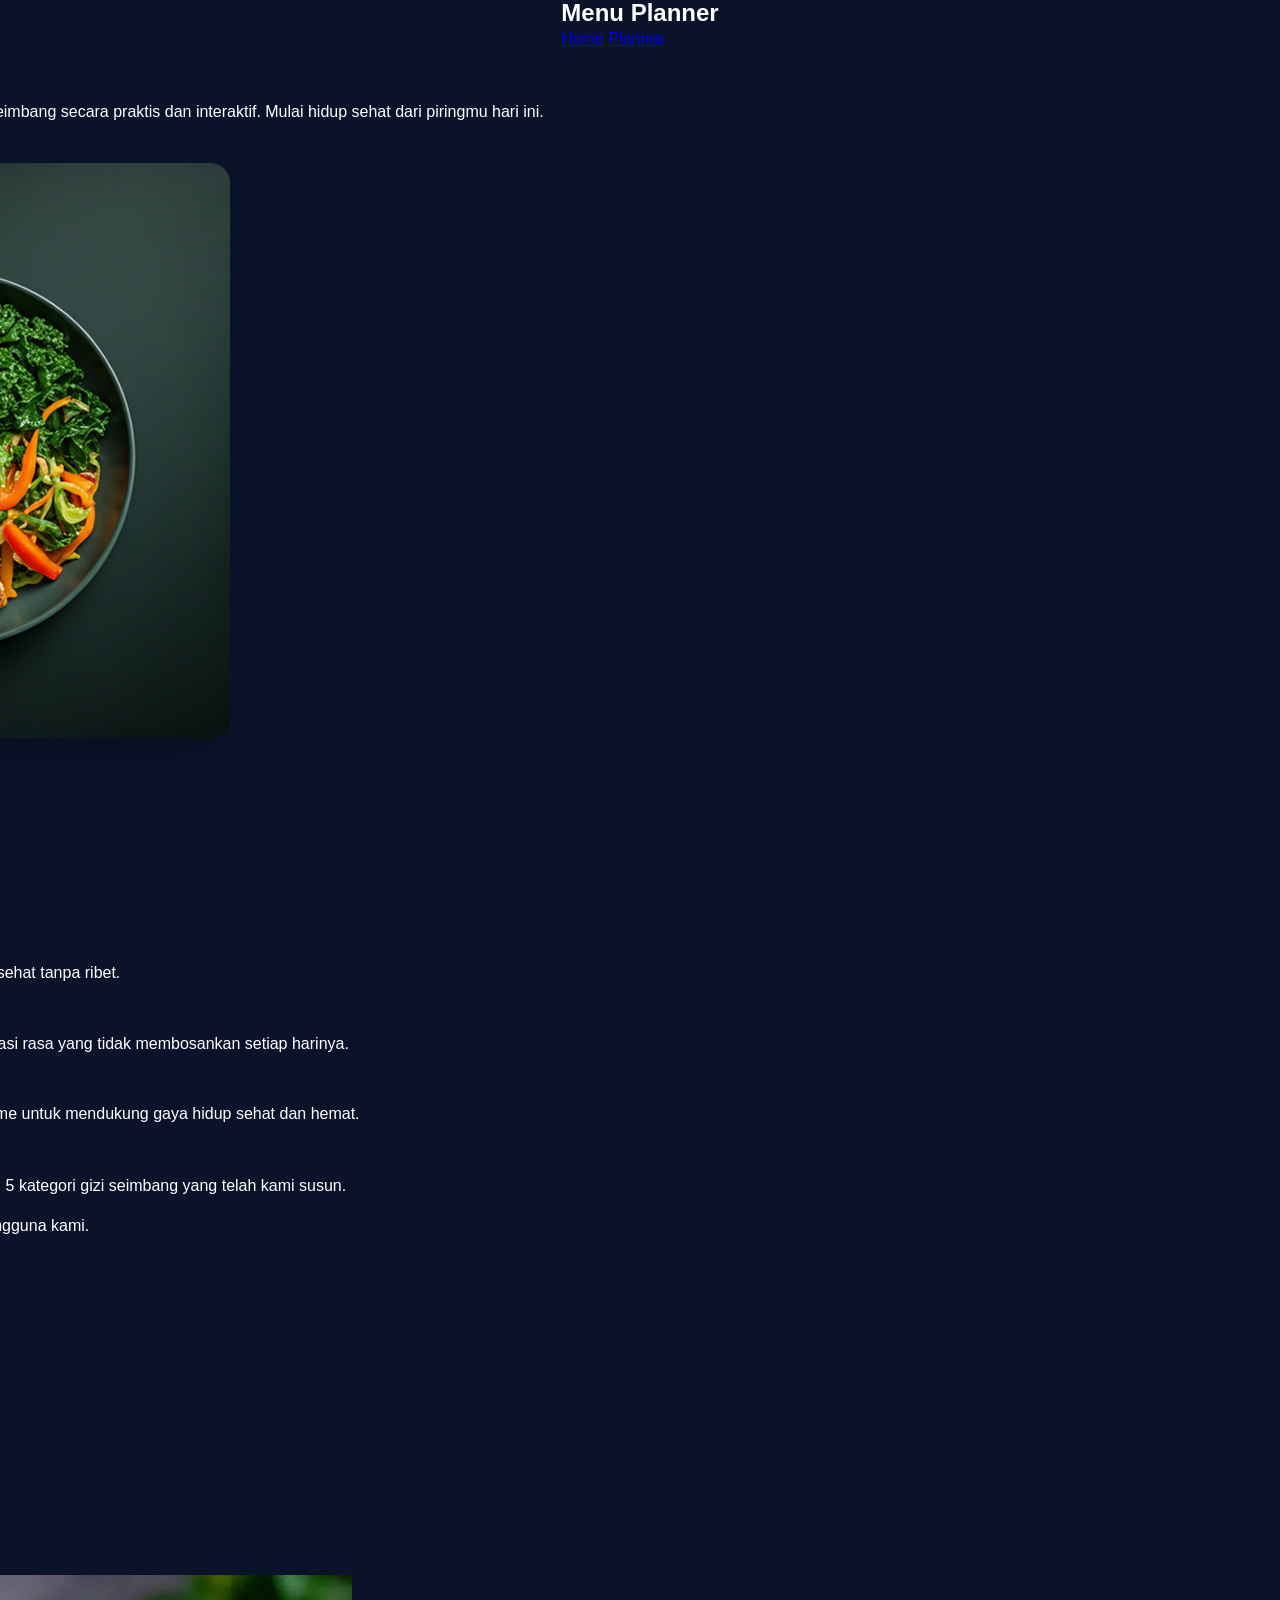
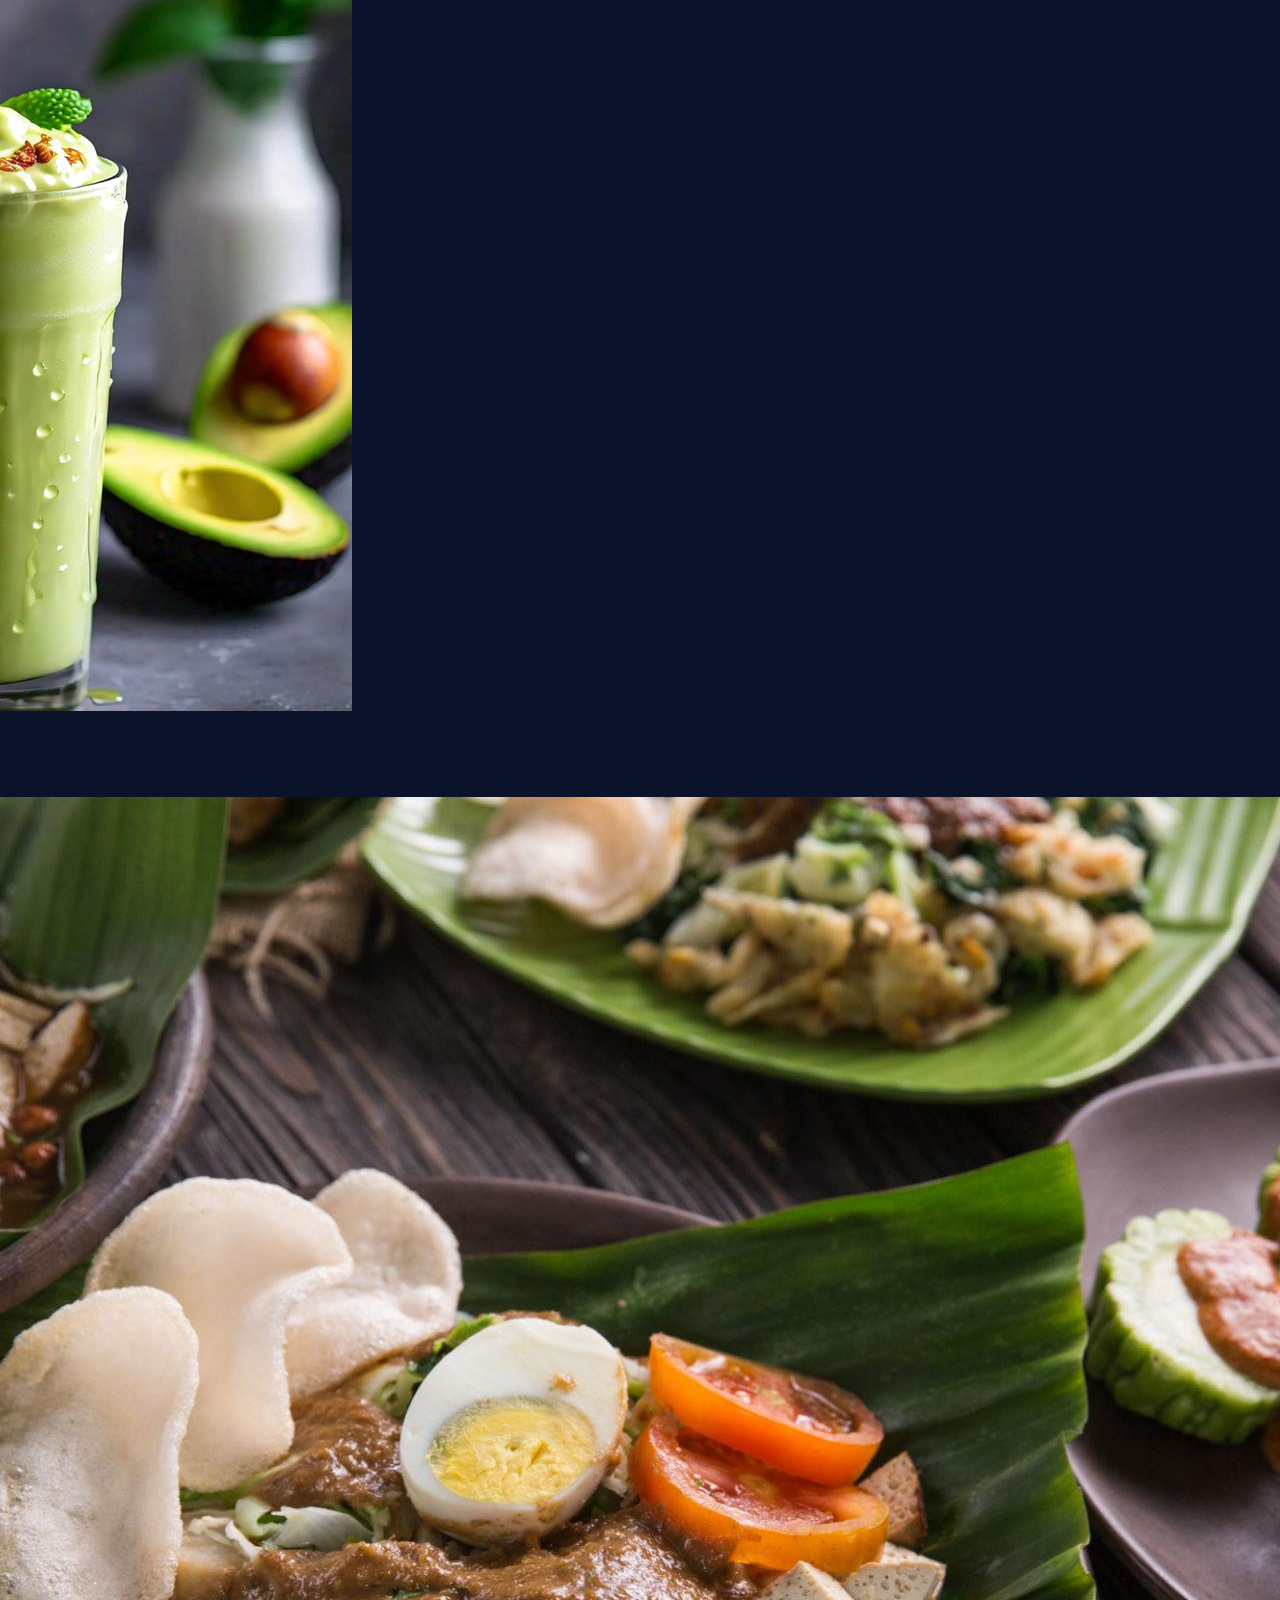
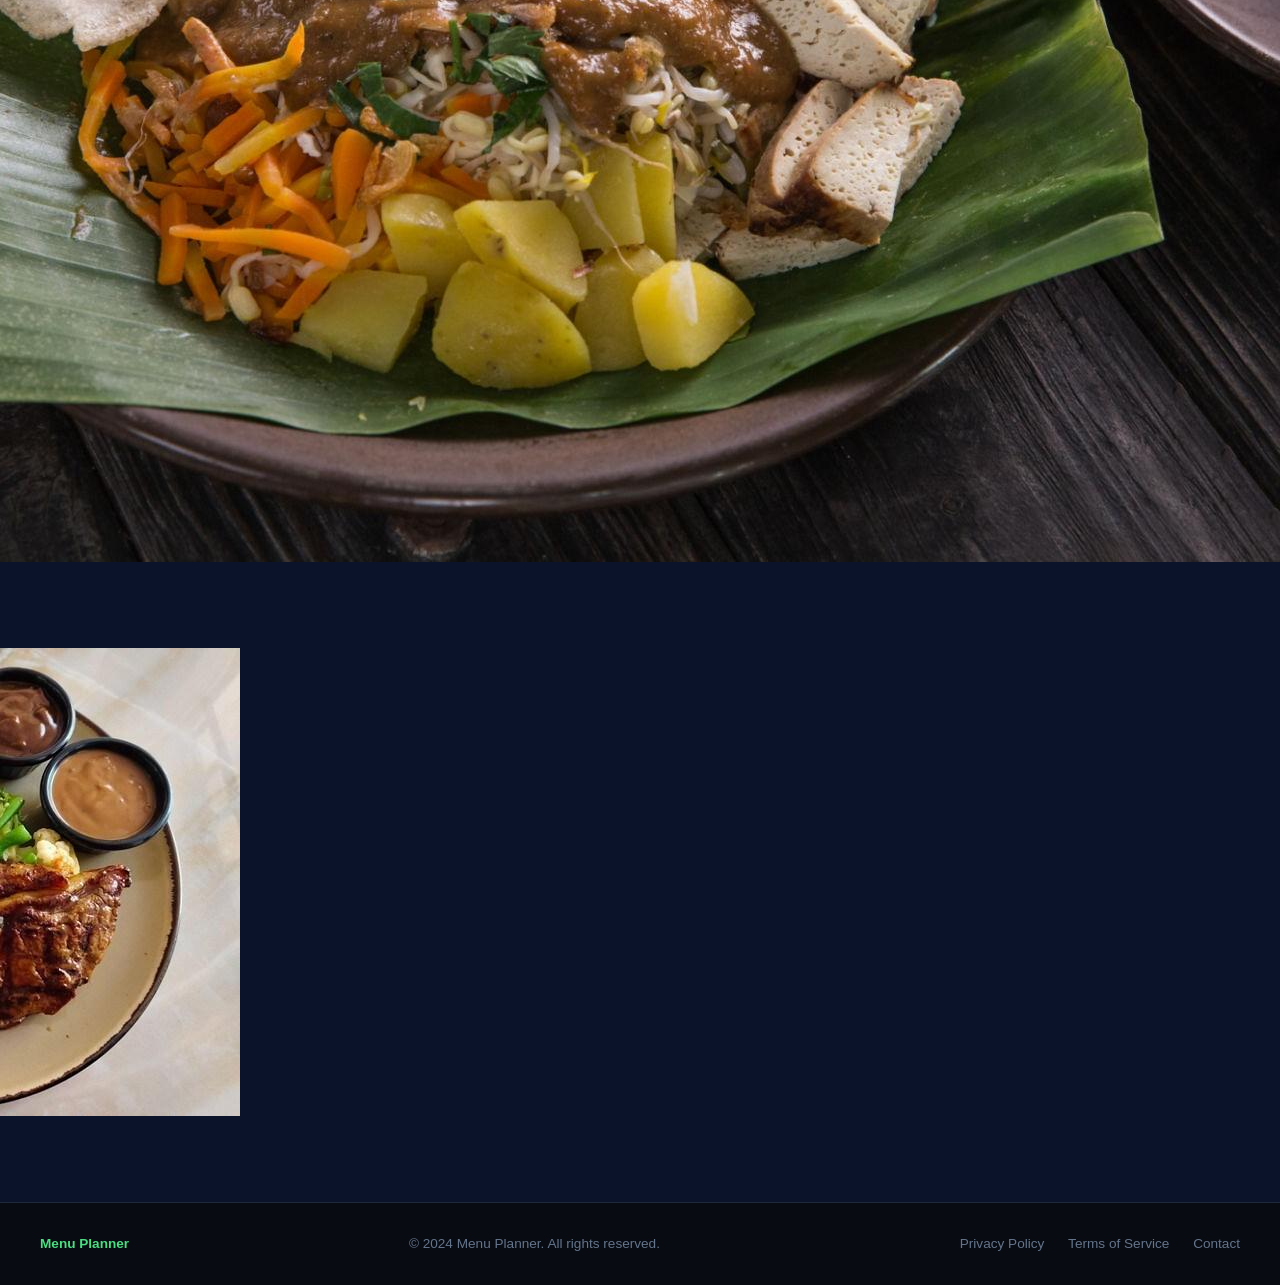
==== commit 6f8d3640: "test" ====
--- a/index.html
+++ b/index.html
@@ -1,122 +1,179 @@
 <!doctype html>
 <html lang="en">
-  <head>
-    <meta charset="UTF-8" />
-    <meta name="viewport" content="width=device-width, initial-scale=1.0" />
-    <link rel="stylesheet" href="assets/css/style.css" />
-    <title>Home</title>
-  </head>
-  <body>
-    <header class="navbar-container">
-      <div class="navbar">
-        <h2>Menu Planner</h2>
-        <nav>
-          <a href="index.html" class="active">Home</a>
-          <a href="planner.html">Planner</a>
-        </nav>
-      </div>
-    </header>
-    <main class="container">
-      <section class="stats">
-        <div class="stat-item">
-          <h2>1000+</h2>
-          <h4>Pengguna Aktif</h4>
-          <p>Berhasil memulai hidup sehat</p>
-        </div>
+    <head>
+        <meta charset="UTF-8" />
+        <meta name="viewport" content="width=device-width, initial-scale=1.0" />
+        <link rel="stylesheet" href="assets/css/style.css" />
+        <link rel="stylesheet" href="assets/css/responsive.css" />
+        <title>Home - Menu Harian</title>
+    </head>
+    <body>
+        <header class="navbar-container">
+            <div class="navbar">
+                <h2>Menu Planner</h2>
+                <nav>
+                    <a href="index.html" class="active">Home</a>
+                    <a href="planner.html">Planner</a>
+                </nav>
+            </div>
+        </header>
+        <main>
+            <section class="hero-section">
+                <div class="hero-content">
+                    <h3 class="shiny-text">SEHAT & PRAKTIS</h3>
 
-        <div class="stat-item">
-          <h2>26</h2>
-          <h4>Pilihan Menu</h4>
-          <p>Variasi hidangan nusantara</p>
-        </div>
+                    <h1 class="hero-title">
+                        Makan Enak, <span>Gizi Tetap Terjaga.</span>
+                    </h1>
+                    <p>
+                        Rencanakan menu harianmu dengan 5 kategori gizi seimbang
+                        secara praktis dan interaktif. Mulai hidup sehat dari
+                        piringmu hari ini.
+                    </p>
 
-        <div class="stat-item">
-          <h2>5</h2>
-          <h4>Kategori Gizi</h4>
-          <p>Pemenuhan nutrisi lengkap</p>
-        </div>
-      </section>
+                    <div class="wrap-buttons">
+                        <a href="planner.html" class="btn primary">
+                            Mulai Rencanakan Menu
+                        </a>
+                        <a href="#feature-section" class="btn outline">
+                            Pelajari Fitur
+                        </a>
+                    </div>
+                </div>
+                <aside class="hero-image">
+                    <img src="assets/images/hero-img.png" alt="Hero Icon" />
+                    <div class="overlay-text bottom left">
+                        <img
+                            src="assets/icons/daun.svg"
+                            alt="Daun Icon"
+                            class="primary"
+                        />
+                        <div class="text-wrapper">
+                            <h4>Sayuran Segar</h4>
+                            <h3>100% Origanik</h3>
+                        </div>
+                    </div>
+                    <div class="overlay-text right top">
+                        <img
+                            src="assets/icons/thunder.svg"
+                            alt="thunder.svg Icon"
+                            class="secondary"
+                        />
+                        <div class="text-wrapper">
+                            <h4>Energi Hari ini</h4>
+                            <h3>100 kkal</h3>
+                        </div>
+                    </div>
+                </aside>
+            </section>
+            <section class="feature-section" id="feature-section">
+                <header class="text-wrapper">
+                    <h3>Apa itu Menu Planner?</h3>
+                    <p>
+                        Solusi cerdas untuk mengatur pola makan yang lebih sehat
+                        tanpa ribet.
+                    </p>
+                </header>
+                <div class="feature-card-wrapper">
+                    <div class="feature-card">
+                        <img src="assets/icons/eat.svg" alt="Icon" />
+                        <h5>Pilih Menu</h5>
+                        <p>
+                            Pilih dari berbagai macam hidangan lezat dengan
+                            variasi rasa yang tidak membosankan setiap harinya.
+                        </p>
+                    </div>
+                    <div class="feature-card">
+                        <img src="assets/icons/graph.svg" alt="Icon" />
+                        <h5>Pantau Nutrisi</h5>
+                        <p>
+                            Lacak asupan kalori dan estimasi harga secara
+                            real-time untuk mendukung gaya hidup sehat dan
+                            hemat.
+                        </p>
+                    </div>
+                    <div class="feature-card">
+                        <img src="assets/icons/libra.svg" alt="Icon" />
+                        <h5>Menu Seimbang</h5>
+                        <p>
+                            Pastikan kebutuhan nutrisi harianmu terpenuhi
+                            melalui 5 kategori gizi seimbang yang telah kami
+                            susun.
+                        </p>
+                    </div>
+                </div>
+            </section>
+            <section class="menu-favorite-section">
+                <header>
+                    <div class="text-wrapper" style="text-align: start;">
+                        <h5>Menu Favorit Minggu Ini.</h5>
+                        <p>Pilihan populer yang paling banyak di nikmati oleh pengguna kami.</p>
+                    </div>
 
-      <section class="testimonial-section">
-        <h2>Apa Kata Mereka?</h2>
-        <p class="subtitle">
-          Cerita nyata dari pengguna yang telah menggunakan Menu Planner.
-        </p>
+                    <a href="planner.html">Lihat Semua Menu &#129034;</a>
+                </header>
 
-        <div class="testimonial-container">
-          <div class="testimonial-card">
-            <div class="stars">&#9733; &#9733; &#9733; &#9733; &#9733;</div>
-            <p>
-              "Sangat membantu saya yang sibuk kerja tapi ingin tetap makan
-              sehat. Fitur hitung kalorinya akurat banget!"
-            </p>
-
-            <div class="profile">
-              <img src="https://i.pravatar.cc/50?img=12" alt="Budi Santoso" />
-              <div>
-                <h4>Budi Santoso</h4>
-                <span>Software Engineer</span>
-              </div>
+                <div class="menu-card-wrapper">
+                    <div class="menu-card">
+                        <img src="assets/images/ayam-bakar-madu.png" alt="Icon">
+                        <div class="menu-content">
+                            <h3>Ayam Bakar Madu</h3>
+                            <div class="menu-info">
+                                <h6><img src="assets/icons/kkal.svg" alt="kkal icon"> 280 kkal</h6>
+                                <h4>Rp. 20.000</h4>
+                            </div>
+                        </div>
+                        <p class="label">Lauk-Pauk</p>
+                    </div>
+                    <div class="menu-card">
+                        <img src="assets/images/jus-alpukat.png" alt="Icon">
+                        <div class="menu-content">
+                            <h3>Jus Alpukat</h3>
+                            <div class="menu-info">
+                                <h6><img src="assets/icons/kkal.svg" alt="kkal icon"> 280 kkal</h6>
+                                <h4>Rp. 20.000</h4>
+                            </div>
+                        </div>
+                        <p class="label">Minuman</p>
+                    </div>
+                    <div class="menu-card">
+                        <img src="assets/images/gado-gado.png" alt="Icon">
+                        <div class="menu-content">
+                            <h3>Gado-Gado</h3>
+                            <div class="menu-info">
+                                <h6><img src="assets/icons/kkal.svg" alt="kkal icon"> 280 kkal</h6>
+                                <h4>Rp. 16.000</h4>
+                            </div>
+                        </div>
+                        <p class="label">Sayur</p>
+                    </div>
+                    <div class="menu-card">
+                        <img src="assets/images/beef-steak.png" alt="Icon">
+                        <div class="menu-content">
+                            <h3>Beef Steak Sirloin</h3>
+                            <div class="menu-info">
+                                <h6><img src="assets/icons/kkal.svg" alt="kkal icon"> 420 kkal</h6>
+                                <h4>Rp. 45.000</h4>
+                            </div>
+                        </div>
+                        <p class="label">Lauk-Pauk</p>
+                    </div>
+                </div>
+            </section>
+        </main>
+        <footer class="footer">
+            <div class="footer-container">
+                <div class="footer-logo">Menu Planner</div>
+                <div class="footer-copy">
+                    © 2024 Menu Planner. All rights reserved.
+                </div>
+                <div class="footer-links">
+                    <a href="#">Privacy Policy</a>
+                    <a href="#">Terms of Service</a>
+                    <a href="#">Contact</a>
+                </div>
             </div>
-          </div>
-
-          <div class="testimonial-card active">
-            <span class="badge">PALING RELEVAN</span>
-            <div class="stars">&#9733; &#9733; &#9733; &#9733; &#9733;</div>
-            <p>
-              "Sekarang belanja bulanan jadi lebih teratur karena sudah ada
-              planning menu seminggu penuh. Hemat waktu dan uang!"
-            </p>
-
-            <div class="profile">
-              <img src="https://i.pravatar.cc/50?img=32" alt="Siti Aminah" />
-              <div>
-                <h4>Siti Aminah</h4>
-                <span>Ibu Rumah Tangga</span>
-              </div>
-            </div>
-          </div>
-
-          <div class="testimonial-card">
-            <div class="stars">&#9733; &#9733; &#9733; &#9733; &#9733;</div>
-            <p>
-              "Tampilannya keren dan user-friendly. Pilihan menu nusantara
-              lengkap, bikin diet jadi tidak menyiksa."
-            </p>
-
-            <div class="profile">
-              <img src="https://i.pravatar.cc/50?img=68" alt="Andi Wijaya" />
-              <div>
-                <h4>Andi Wijaya</h4>
-                <span>Fitness Enthusiast</span>
-              </div>
-            </div>
-          </div>
-        </div>
-      </section>
-
-      <section class="cta">
-        <h2>Siap Memulai Hidup Lebih Sehat?</h2>
-        <p>
-          Bergabunglah dengan ribuan pengguna lainnya yang telah bertransformasi
-          dengan Menu Planner.
-        </p>
-        <button>Rencanakan Makananmu Sekarang</button>
-      </section>
-
-      <script src="assets/js/script.js"></script>
-    </main>
-    <footer class="footer">
-      <div class="footer-container">
-        <div class="footer-logo">Menu Planner</div>
-        <div class="footer-copy">© 2024 Menu Planner. All rights reserved.</div>
-        <div class="footer-links">
-          <a href="#">Privacy Policy</a>
-          <a href="#">Terms of Service</a>
-          <a href="#">Contact</a>
-        </div>
-      </div>
-    </footer>
-    <script src="assets/js/script.js"></script>
-  </body>
+        </footer>
+        <script src="assets/js/script.js"></script>
+    </body>
 </html>
--- a/assets/css/responsive.css
+++ b/assets/css/responsive.css
@@ -0,0 +1,263 @@
+/* ==========================================================================
+   RESPONSIVE STYLES & MOBILE OPTIMIZATION
+   ========================================================================== */
+
+/* ==========================================================================
+   BREAKPOINT: LAPTOP / MONITOR KECIL (max-width: 1150px)
+   ========================================================================== */
+@media (max-width: 1150px) {
+    /* Main Layout Grid Setup */
+    .main-wrapper {
+        grid-template-columns: 1.5fr 1fr;
+    }
+
+    /* Hero Branding Context */
+    .hero-section {
+        gap: 24px;
+    }
+
+    .hero-title {
+        font-size: 40px;
+    }
+
+    .btn {
+        font-size: 16px;
+    }
+
+    /* Hero Showcase Image */
+    .hero-image > img {
+        width: 460px;
+        height: 460px;
+    }
+
+    /* Cards Content */
+    .menu-content {
+        padding: 20px;
+    }
+}
+
+/* ==========================================================================
+   BREAKPOINT: TABLET VIEWPORT (max-width: 950px)
+   ========================================================================== */
+@media (max-width: 950px) {
+    /* Navigation Bar Adaptive */
+    .navbar-container {
+        padding: 16px 20px;
+    }
+
+    .navbar h2 {
+        font-size: 20px;
+    }
+
+    .navbar a {
+        font-size: 16px;
+    }
+
+    /* Layout Stack Vertikal */
+    .main-wrapper {
+        grid-template-columns: 1fr;
+        gap: 30px;
+    }
+
+    .container {
+        padding: 30px 20px;
+    }
+
+    /* Hero Segment Alignment */
+    .hero-section {
+        flex-direction: column-reverse;
+        text-align: center;
+        padding: 48px 20px;
+        gap: 40px;
+    }
+
+    .hero-content {
+        align-items: center;
+        max-width: 680px;
+    }
+
+    .hero-title {
+        font-size: 36px;
+    }
+
+    .hero-content p {
+        font-size: 16px;
+    }
+
+    .wrap-buttons {
+        justify-content: center;
+        flex-wrap: wrap;
+    }
+
+    .hero-image > img {
+        width: 380px;
+        height: 380px;
+    }
+
+    /* Features Grid Items */
+    .feature-section {
+        padding: 48px 20px;
+        gap: 32px;
+    }
+
+    .feature-card-wrapper {
+        flex-wrap: wrap;
+        gap: 20px;
+    }
+
+    .feature-card {
+        flex: 0 0 calc(50% - 10px);
+        min-width: 280px;
+    }
+
+    /* Showcase Menu List */
+    .menu-card-wrapper {
+        grid-template-columns: repeat(2, 1fr);
+        width: 100%;
+    }
+}
+
+/* ==========================================================================
+   BREAKPOINT: MOBILE SMARTPHONE (max-width: 600px)
+   ========================================================================== */
+@media (max-width: 600px) {
+    /* Header & Navigation Mobile */
+    .navbar-container {
+        padding: 16px 20px;
+    }
+
+    .navbar h2 {
+        display: none;
+    }
+
+    .navbar nav {
+        width: 100%;
+        justify-content: center;
+    }
+
+    /* Footer Mobile Structure */
+    .footer-container {
+        flex-direction: column;
+        text-align: center;
+        gap: 15px;
+        padding: 24px 20px;
+    }
+
+    .footer-links a {
+        margin: 0 10px;
+    }
+
+    /* Hero Section Mobile Compression */
+    .hero-section {
+        margin: 32px 0;
+        gap: 32px;
+    }
+
+    .shiny-text {
+        font-size: 14px;
+    }
+
+    .hero-title {
+        font-size: 32px;
+    }
+
+    .wrap-buttons {
+        width: 100%;
+        flex-direction: column;
+    }
+
+    .btn {
+        width: 100%;
+        text-align: center;
+        font-size: 16px;
+        padding: 14px 20px;
+    }
+
+    .hero-image > img {
+        width: 100%;
+        max-width: 320px;
+        height: auto;
+    }
+
+    /* Overlay Floating Elements */
+    .overlay-text {
+        padding: 10px;
+        gap: 6px;
+    }
+
+    .overlay-text img {
+        width: 40px;
+        height: 40px;
+        padding: 8px;
+    }
+
+    .overlay-text .text-wrapper h4 {
+        font-size: 10px;
+    }
+
+    .overlay-text .text-wrapper h3 {
+        font-size: 14px;
+    }
+
+    /* Features Component Mobile */
+    .feature-section {
+        padding: 40px 20px;
+    }
+
+    .feature-section .text-wrapper h3 {
+        font-size: 28px;
+    }
+
+    .feature-section .text-wrapper p {
+        font-size: 14px;
+    }
+
+    .feature-card-wrapper {
+        flex-direction: column;
+    }
+
+    .feature-card-wrapper .feature-card {
+        padding: 20px;
+    }
+
+    .feature-card-wrapper .feature-card img {
+        width: 52px;
+        height: 52px;
+    }
+
+    .feature-card-wrapper .feature-card h5 {
+        font-size: 18px;
+    }
+
+    .feature-card-wrapper .feature-card p {
+        font-size: 14px;
+    }
+
+    /* Showcase Menu Mobile Cards */
+    .menu-favorite-section {
+        padding: 40px 20px;
+    }
+
+    .menu-favorite-section header {
+        flex-direction: column;
+        align-items: start;
+        gap: 16px;
+    }
+
+    .menu-card-wrapper {
+        grid-template-columns: 1fr;
+        width: 100%;
+    }
+
+    .menu-card > img {
+        width: 100%;
+        height: 220px;
+        object-fit: cover;
+    }
+
+    /* Empty State Adaptive - Dipaksa Melebar Penuh 2 Kolom Grid agar Desain Selaras */
+    .empty-state-msg {
+        grid-column: span 2 !important;
+        padding: 24px 12px;
+    }
+}
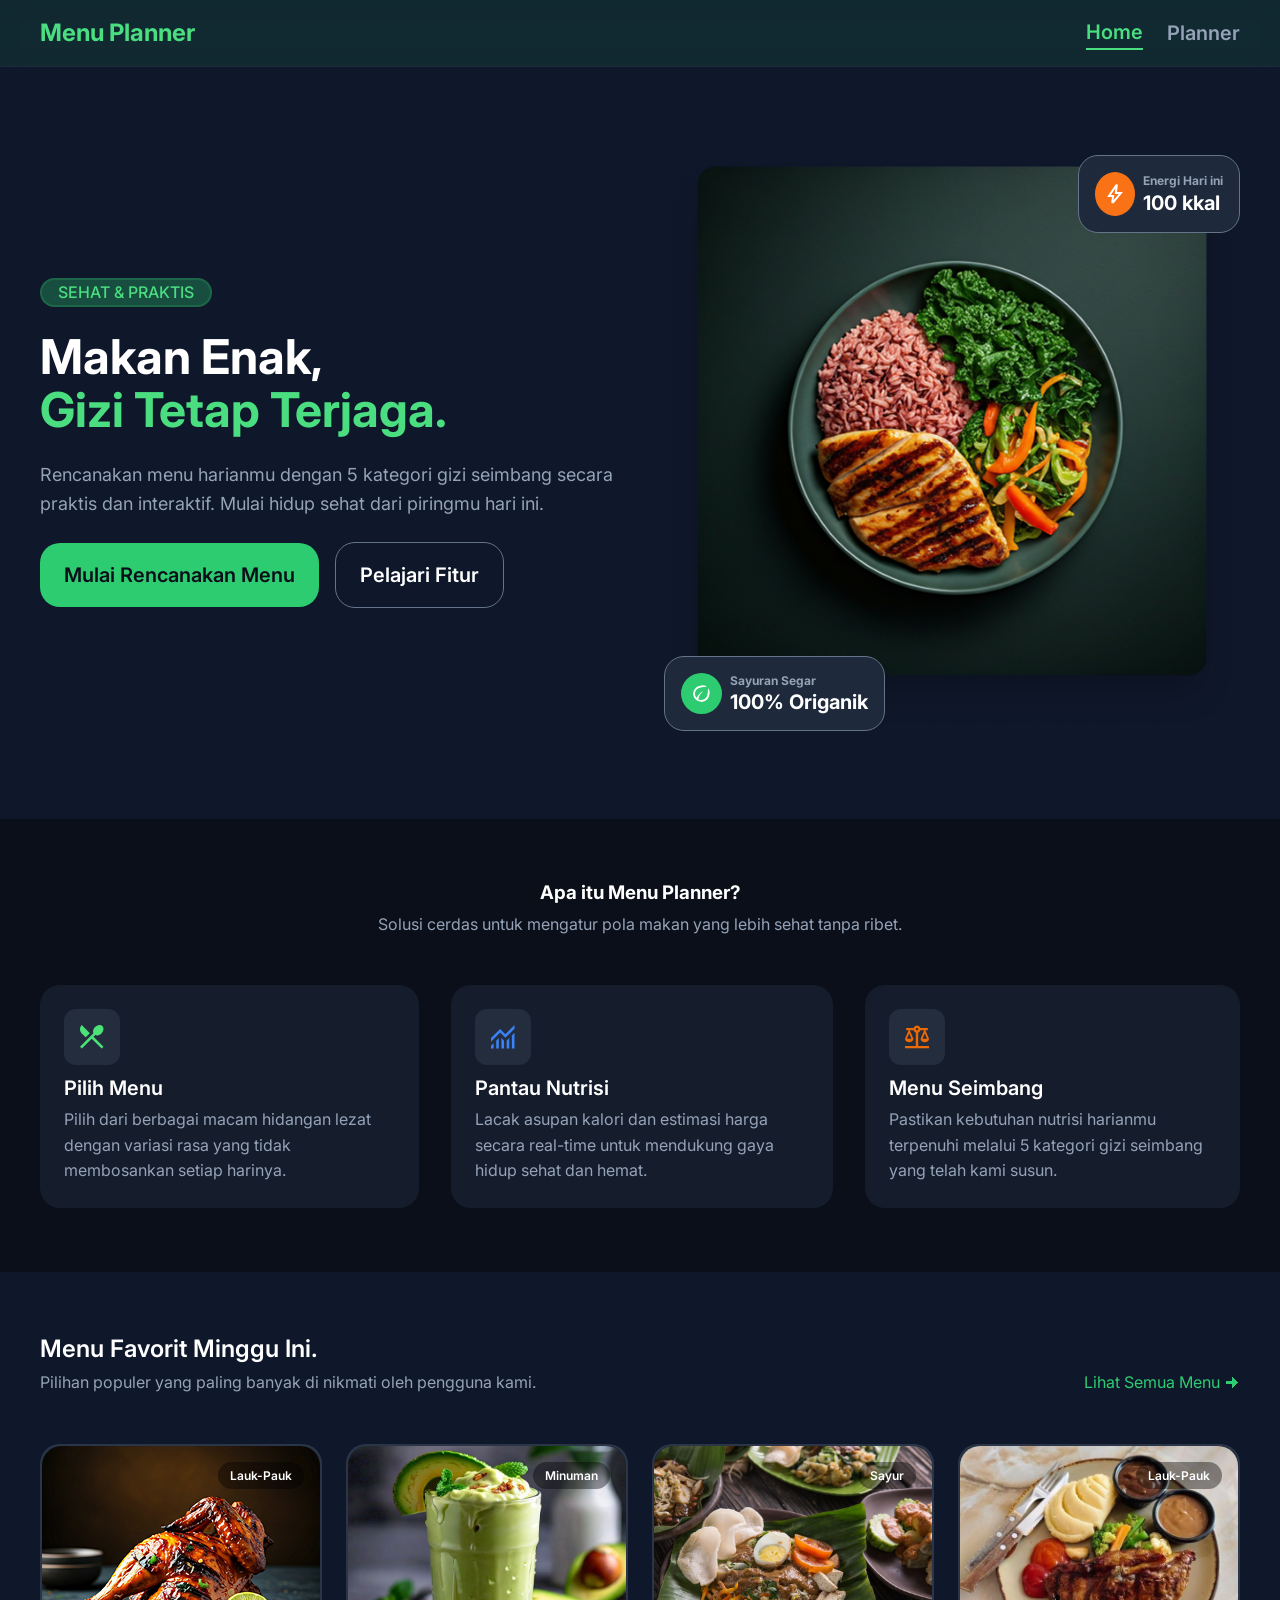
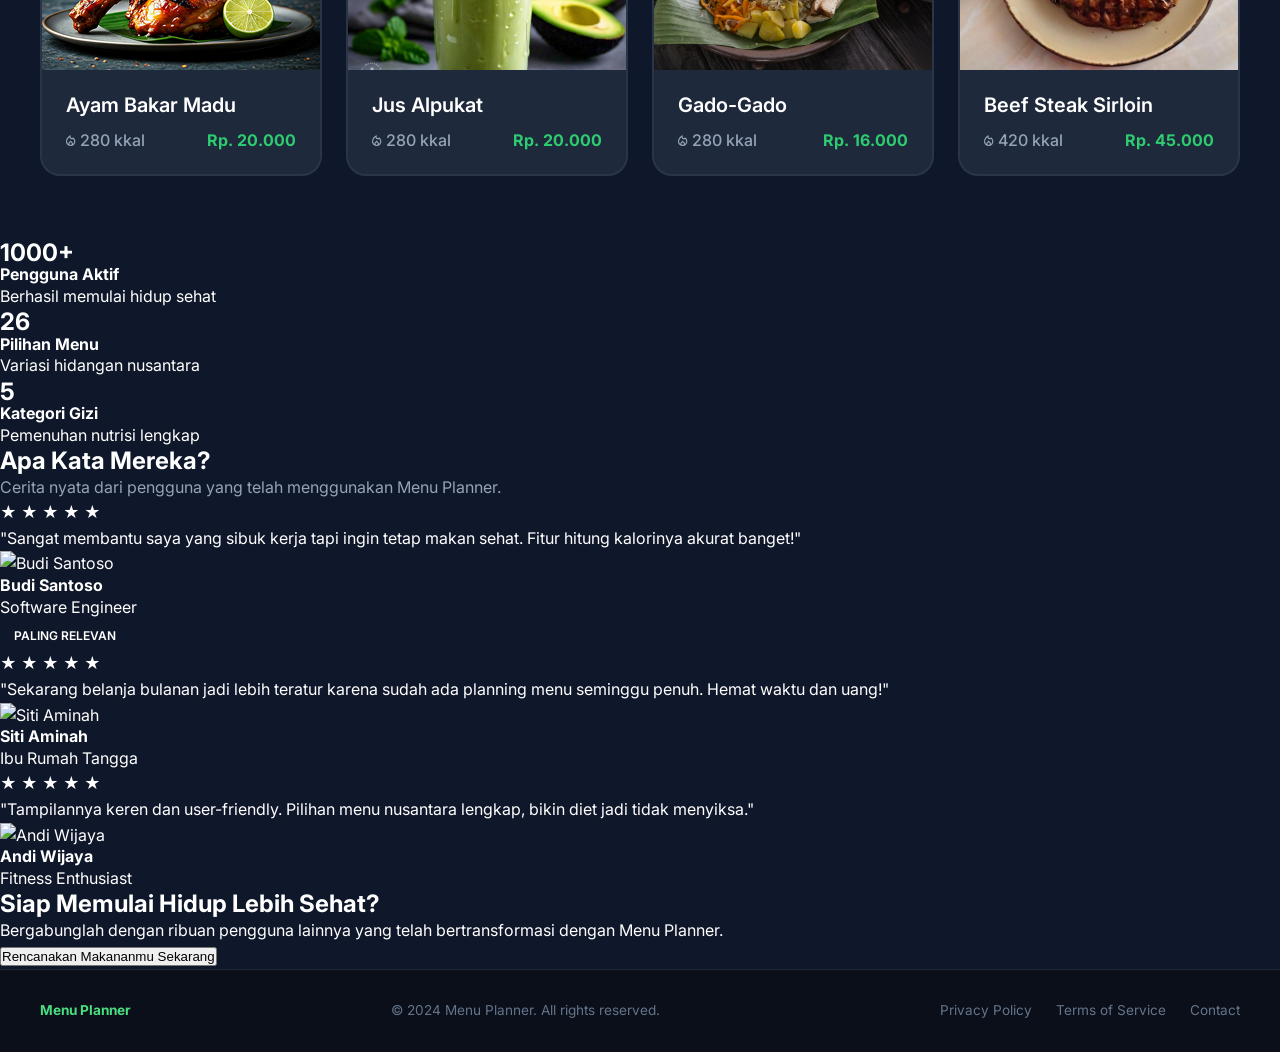
==== commit c002be19: "feat: stats, testimonial and cta section" ====
--- a/index.html
+++ b/index.html
@@ -160,6 +160,92 @@
                     </div>
                 </div>
             </section>
+            <section class="stats">
+        <div class="stat-item">
+          <h2>1000+</h2>
+          <h4>Pengguna Aktif</h4>
+          <p>Berhasil memulai hidup sehat</p>
+        </div>
+
+        <div class="stat-item">
+          <h2>26</h2>
+          <h4>Pilihan Menu</h4>
+          <p>Variasi hidangan nusantara</p>
+        </div>
+
+        <div class="stat-item">
+          <h2>5</h2>
+          <h4>Kategori Gizi</h4>
+          <p>Pemenuhan nutrisi lengkap</p>
+        </div>
+      </section>
+
+      <section class="testimonial-section">
+        <h2>Apa Kata Mereka?</h2>
+        <p class="subtitle">
+          Cerita nyata dari pengguna yang telah menggunakan Menu Planner.
+        </p>
+
+        <div class="testimonial-container">
+          <div class="testimonial-card">
+            <div class="stars">&#9733; &#9733; &#9733; &#9733; &#9733;</div>
+            <p>
+              "Sangat membantu saya yang sibuk kerja tapi ingin tetap makan
+              sehat. Fitur hitung kalorinya akurat banget!"
+            </p>
+
+            <div class="profile">
+              <img src="https://i.pravatar.cc/50?img=12" alt="Budi Santoso" />
+              <div>
+                <h4>Budi Santoso</h4>
+                <span>Software Engineer</span>
+              </div>
+            </div>
+          </div>
+
+          <div class="testimonial-card active">
+            <span class="badge">PALING RELEVAN</span>
+            <div class="stars">&#9733; &#9733; &#9733; &#9733; &#9733;</div>
+            <p>
+              "Sekarang belanja bulanan jadi lebih teratur karena sudah ada
+              planning menu seminggu penuh. Hemat waktu dan uang!"
+            </p>
+
+            <div class="profile">
+              <img src="https://i.pravatar.cc/50?img=32" alt="Siti Aminah" />
+              <div>
+                <h4>Siti Aminah</h4>
+                <span>Ibu Rumah Tangga</span>
+              </div>
+            </div>
+          </div>
+
+          <div class="testimonial-card">
+            <div class="stars">&#9733; &#9733; &#9733; &#9733; &#9733;</div>
+            <p>
+              "Tampilannya keren dan user-friendly. Pilihan menu nusantara
+              lengkap, bikin diet jadi tidak menyiksa."
+            </p>
+
+            <div class="profile">
+              <img src="https://i.pravatar.cc/50?img=68" alt="Andi Wijaya" />
+              <div>
+                <h4>Andi Wijaya</h4>
+                <span>Fitness Enthusiast</span>
+              </div>
+            </div>
+          </div>
+        </div>
+      </section>
+
+      <section class="cta">
+        <h2>Siap Memulai Hidup Lebih Sehat?</h2>
+        <p>
+          Bergabunglah dengan ribuan pengguna lainnya yang telah bertransformasi
+          dengan Menu Planner.
+        </p>
+        <button>Rencanakan Makananmu Sekarang</button>
+      </section>
         </main>
         <footer class="footer">
             <div class="footer-container">
--- a/assets/css/style.css
+++ b/assets/css/style.css
@@ -1,88 +1,88 @@
 @import url("https://fonts.googleapis.com/css2?family=Inter:ital,opsz,wght@0,14..32,100..900;1,14..32,100..900&family=JetBrains+Mono:ital,wght@0,100..800;1,100..800&display=swap");
 
 :root {
-  /* ========================
+    /* ========================
      BACKGROUND & CANVAS
      ======================== */
-  --color-bg: #0b0f19;
-  --color-canvas: #0b0f19;
-
-  /* ========================
+    --color-bg: #0f172a;
+    --color-canvas: #0b0f19;
+
+    /* ========================
      SLATE SURFACES
      ======================== */
-  --color-surface-1: #151c2c;
-  --color-surface-2: #1e293b;
-
-  /* ========================
+    --color-surface-1: #151c2c;
+    --color-surface-2: #1e293b;
+
+    /* ========================
      FOREST SURFACES (Slate Palette)
      ======================== */
-  --color-surface: #151c2c;
-  --color-surface-dim: #151c2c;
-  --color-surface-bright: #1e293b;
-  --color-surface-lowest: #0f172a;
-  --color-surface-low: #151c2c;
-  --color-surface-container: #1e293b;
-  --color-surface-high: #334155;
-  --color-surface-highest: #475569;
-  --color-surface-variant: #1e293b;
-
-  /* ========================
+    --color-surface: #151c2c;
+    --color-surface-dim: #151c2c;
+    --color-surface-bright: #1e293b;
+    --color-surface-lowest: #0f172a;
+    --color-surface-low: #151c2c;
+    --color-surface-container: #1e293b;
+    --color-surface-high: #334155;
+    --color-surface-highest: #475569;
+    --color-surface-variant: #1e293b;
+
+    /* ========================
      TEXT
      ======================== */
-  --color-ink: #ffffff;
-  --color-ink-muted: #94a3b8;
-  --color-text: #ffffff;
-  --color-text-muted: #94a3b8;
-  --color-text-subtle: #64748b;
-  --color-text-inverse: #0b0f19;
-  --color-on-surface: #ffffff;
-  --color-on-surface-variant: #94a3b8;
-  --color-on-background: #ffffff;
-
-  /* ========================
+    --color-ink: #ffffff;
+    --color-ink-muted: #94a3b8;
+    --color-text: #ffffff;
+    --color-text-muted: #94a3b8;
+    --color-text-subtle: #64748b;
+    --color-text-inverse: #0b0f19;
+    --color-on-surface: #ffffff;
+    --color-on-surface-variant: #94a3b8;
+    --color-on-background: #ffffff;
+
+    /* ========================
      PRIMARY (Hijau Neon)
      ======================== */
-  --color-primary-fixed: #2ecc71;
-  --color-primary-fixed-dim: #4ade80;
-  --color-primary: #2ecc71;
-  --color-primary-container: rgba(46, 204, 113, 0.1);
-  --color-primary-inverse: #0b0f19;
-  --color-primary-on: #0b0f19;
-  --color-primary-container-on: #4ade80;
-  --color-primary-fixed-on: #0b0f19;
-  --color-primary-fixed-variant-on: #27ae60;
-  --color-surface-tint: #4ade80;
-
-  /* ========================
+    --color-primary-fixed: #2ecc71;
+    --color-primary-fixed-dim: #4ade80;
+    --color-primary: #2ecc71;
+    --color-primary-container: rgba(46, 204, 113, 0.1);
+    --color-primary-inverse: #0b0f19;
+    --color-primary-on: #0b0f19;
+    --color-primary-container-on: #4ade80;
+    --color-primary-fixed-on: #0b0f19;
+    --color-primary-fixed-variant-on: #27ae60;
+    --color-surface-tint: #4ade80;
+
+    /* ========================
      SECONDARY
      ======================== */
-  --color-secondary-fixed: #ffdbca;
-  --color-secondary-fixed-dim: #ffb690;
-  --color-secondary: #f97316;
-  --color-secondary-container: #ec6a06;
-
-  /* ========================
+    --color-secondary-fixed: #ffdbca;
+    --color-secondary-fixed-dim: #ffb690;
+    --color-secondary: #f97316;
+    --color-secondary-container: #ec6a06;
+
+    /* ========================
      OUTLINE & BORDER
      ======================== */
-  --color-border: #1e293b;
-  --color-outline: #475569;
-  --color-outline-variant: #1e293b;
-
-  /* ========================
+    --color-border: #1e293b;
+    --color-outline: #475569;
+    --color-outline-variant: #1e293b;
+
+    /* ========================
      NUTRITION CATEGORIES
      ======================== */
-  --color-carb: #60a5fa;
-  --color-protein: #f87171;
-  --color-vegetable: #34d399;
-  --color-fruit: #fbbf24;
-  --color-drink: #c084fc;
-
-  /* ========================
+    --color-carb: #60a5fa;
+    --color-protein: #f87171;
+    --color-vegetable: #34d399;
+    --color-fruit: #fbbf24;
+    --color-drink: #c084fc;
+
+    /* ========================
      EFFECTS & SHADOWS
      ======================== */
-  --color-overlay: rgba(0, 0, 0, 0.45);
-  --color-glow-primary: rgba(46, 204, 113, 0.15);
-  --shadow-soft: 0 4px 20px rgba(0, 0, 0, 0.3);
+    --color-overlay: rgba(0, 0, 0, 0.45);
+    --color-glow-primary: rgba(46, 204, 113, 0.15);
+    --shadow-soft: 0 4px 20px rgba(0, 0, 0, 0.3);
 }
 
 /* ==========================================================================
@@ -91,192 +91,558 @@
 *,
 *::before,
 *::after {
-  box-sizing: border-box;
-  margin: 0;
-  padding: 0;
+    box-sizing: border-box;
+    margin: 0;
+    padding: 0;
 }
 
 html {
-  font-size: 16px;
-  scroll-behavior: smooth;
+    font-size: 16px;
+    scroll-behavior: smooth;
+    overscroll-behavior: none;
+    background-color: var(--color-bg);
 }
 
 body {
-  font-family: "Inter", "JetBrains Mono", sans-serif;
-  font-weight: 400;
-  font-style: normal;
-  line-height: 1.6;
-  color: var(--color-text);
-  background-color: var(--color-canvas);
-  min-height: 100vh;
-  display: flex;
-  flex-direction: column;
-  justify-content: center;
-  align-items: center;
-}
-
-h1,
-h2,
-h3,
-h4,
-h5,
-h6 {
-  line-height: 1.1;
-}
-
-/* ==========================================================================
-   LAYOUT CONTAINERS (Dilebarkan menjadi 1440px agar tidak terlalu banyak blank space)
+    font-family: "Inter", "JetBrains Mono", sans-serif;
+    font-weight: 400;
+    font-style: normal;
+    line-height: 1.6;
+    color: var(--color-text);
+    background-color: var(--color-bg);
+    min-height: 100vh;
+    display: flex;
+    flex-direction: column;
+    align-items: center;
+    overscroll-behavior-y: none;
+}
+
+h1, h2, h3, h4, h5, h6 {
+    line-height: 1.1;
+}
+
+a {
+    text-decoration: none;
+}
+
+/* ==========================================================================
+   NAVIGATION BAR
+   ========================================================================== */
+.navbar-container {
+    width: 100%;
+    position: sticky;
+    padding: 16px 40px;
+    background-color: var(--color-primary-container);
+    top: 0;
+    z-index: 100;
+    backdrop-filter: blur(10px);
+    border-bottom: 1px solid var(--color-outline-variant);
+}
+
+.navbar {
+    display: flex;
+    justify-content: space-between;
+    align-items: center;
+}
+
+.navbar h2 {
+    color: var(--color-primary-container-on);
+    font-weight: 700;
+}
+
+.navbar nav {
+    display: flex;
+    justify-content: center;
+    align-items: center;
+    gap: 24px;
+}
+
+.navbar a {
+    font-size: 20px;
+    color: var(--color-text-muted);
+    font-weight: 600;
+    transition: color 0.5s ease-out;
+}
+
+.navbar a:hover {
+    color: var(--color-primary-fixed);
+}
+
+.navbar a.active {
+    color: var(--color-primary-container-on);
+    border-bottom: 2px solid var(--color-primary-container-on);
+}
+
+/* ==========================================================================
+   HERO SECTION
+   ========================================================================== */
+.hero-section {
+    width: 100%;
+    padding: 88px 40px;
+    display: flex;
+    flex-direction: row;
+    justify-content: center;
+    align-items: center;
+    gap: 32px;
+}
+
+.hero-content {
+    display: flex;
+    flex-direction: column;
+    justify-content: center;
+    align-items: start;
+    gap: 24px;
+}
+
+.shiny-text {
+    padding: 4px 16px;
+    font-size: 16px;
+    font-weight: 500;
+    background-color: rgb(from var(--color-primary) r g b / 0.3);
+    color: var(--color-primary-container-on);
+    border: 2px solid rgb(from var(--color-primary) r g b / 0.2);
+    border-radius: 100px;
+}
+
+.hero-title {
+    font-size: 48px;
+    font-weight: 700;
+}
+
+.hero-title span {
+    display: block;
+    color: var(--color-primary-container-on);
+}
+
+.hero-content p {
+    font-size: 18px;
+    color: var(--color-ink-muted);
+}
+
+.wrap-buttons {
+    display: flex;
+    flex-direction: row;
+    justify-content: start;
+    align-items: center;
+    gap: 16px;
+    text-align: center;
+}
+
+.btn {
+    font-size: 20px;
+    font-weight: 600;
+    padding: 16px 24px;
+    transition: all 0.3s ease;
+    border-radius: 20px;
+}
+
+.btn:active {
+    transform: scale(0.9);
+}
+
+.primary {
+    color: var(--color-primary-fixed-on);
+    background-color: var(--color-primary);
+}
+
+.primary:hover {
+    background-color: var(--color-primary-fixed-variant-on);
+}
+
+.outline {
+    background-color: transparent;
+    border: 1px solid var(--color-text-subtle);
+    color: var(--color-text);
+}
+
+.hero-image {
+    display: flex;
+    justify-content: center;
+    align-items: center;
+    position: relative;
+}
+
+.hero-image > img {
+    height: 576px;
+    width: 576px;
+    object-fit: cover;
+}
+
+.overlay-text {
+    padding: 16px;
+    background-color: var(--color-border);
+    position: absolute;
+    display: flex;
+    flex-direction: row;
+    justify-content: center;
+    align-items: center;
+    gap: 8px;
+    border: 1px solid var(--color-text-subtle);
+    border-radius: 20px;
+}
+
+.overlay-text img {
+    padding: 12px;
+    border-radius: 100%;
+}
+
+.overlay-text img.primary {
+    background-color: var(--color-primary);
+}
+
+.overlay-text img.secondary {
+    background-color: var(--color-secondary);
+}
+
+.overlay-text .text-wrapper {
+    display: flex;
+    flex-direction: column;
+    justify-content: center;
+    align-items: start;
+    gap: 4px;
+    font-weight: 600;
+}
+
+.overlay-text .text-wrapper h4 {
+    font-size: 12px;
+    color: var(--color-text-muted);
+}
+
+.overlay-text .text-wrapper h3 {
+    font-size: 20px;
+}
+
+.overlay-text.top { top: 0; }
+.overlay-text.right { right: 0; }
+.overlay-text.left { left: 0; }
+.overlay-text.bottom { bottom: 0; }
+
+/* ==========================================================================
+   FEATURE SECTION
+   ========================================================================== */
+.feature-section {
+    background-color: var(--color-canvas);
+    padding: 64px 40px;
+    display: flex;
+    flex-direction: column;
+    align-items: center;
+    justify-content: center;
+    gap: 48px;
+}
+
+.text-wrapper {
+    text-align: center;
+    display: flex;
+    flex-direction: column;
+    gap: 8px;
+}
+
+.text-wrapper h5 {
+    font-weight: 600;
+    font-size: 24px;
+}
+
+.text-wrapper p {
+    color: var(--color-text-muted);
+}
+
+.feature-card-wrapper {
+    display: flex;
+    flex-direction: row;
+    justify-content: center;
+    align-items: center;
+    gap: 32px;
+    width: 100%;
+}
+
+.feature-card-wrapper .feature-card {
+    display: flex;
+    flex-direction: column;
+    padding: 24px;
+    background-color: var(--color-surface);
+    gap: 8px;
+    border-radius: 20px;
+}
+
+.feature-card-wrapper .feature-card img {
+    background-color: rgb(from var(--color-surface-highest) r g b / 0.3);
+    padding: 16px;
+    width: 56px;
+    height: 56px;
+    border-radius: 12px;
+}
+
+.feature-card-wrapper .feature-card h5 {
+    font-size: 20px;
+    font-weight: 600;
+    padding-top: 4px;
+}
+
+.feature-card-wrapper .feature-card p {
+    color: var(--color-text-muted);
+}
+
+/* ==========================================================================
+   MENU FAVORIT SECTION
+   ========================================================================== */
+.menu-favorite-section {
+    display: flex;
+    flex-direction: column;
+    justify-content: center;
+    align-items: center;
+    gap: 48px;
+    padding: 64px 40px;
+}
+
+.menu-favorite-section header {
+    width: 100%;
+    display: flex;
+    flex-direction: row;
+    justify-content: space-between;
+    align-items: end;
+}
+
+.menu-favorite-section header a {
+    color: var(--color-primary);
+}
+
+.menu-card-wrapper {
+    width: 100%;
+    display: grid;
+    grid-template-columns: repeat(4, 1fr);
+    gap: 24px;
+}
+
+.menu-card {
+    width: 100%;
+    display: flex;
+    flex-direction: column;
+    justify-content: start;
+    align-items: center;
+    background-color: var(--color-surface-container);
+    border: 2px solid rgb(from var(--color-surface-highest) r g b / 0.3);
+    border-radius: 20px;
+    position: relative;
+}
+
+.menu-card .label {
+    position: absolute;
+    font-size: 12px;
+    font-weight: 600;
+    padding: 4px 12px;
+    background-color: rgb(from #000 r g b / 0.4);
+    color: var(--color-text);
+    border-radius: 100px;
+    top: 16px;
+    right: 16px;
+}
+
+.menu-card > img {
+    width: 100%;
+    height: 224px;
+    object-fit: cover;
+    border-top-left-radius: 20px;
+    border-top-right-radius: 20px;
+}
+
+.menu-content {
+    width: 100%;
+    padding: 24px;
+    display: flex;
+    flex-direction: column;
+    justify-content: center;
+    align-items: start;
+    gap: 16px;
+}
+
+.menu-content h3 {
+    font-size: 20px;
+    font-weight: 600;
+}
+
+.menu-info {
+    width: 100%;
+    display: flex;
+    flex-direction: row;
+    justify-content: space-between;
+    align-items: center;
+}
+
+.menu-info h6 {
+    display: flex;
+    justify-content: start;
+    align-items: center;
+    gap: 4px;
+    font-size: 16px;
+    font-weight: 500;
+    color: var(--color-text-muted);
+}
+
+.menu-info h4 {
+    font-weight: 700;
+    color: var(--color-primary);
+}
+
+/* ==========================================================================
+   LAYOUT CONTAINERS & HEADER
    ========================================================================== */
 .container {
-  width: 100%;
-  max-width: 1440px;
-  padding: 60px 40px;
-  flex: 1 0 auto;
-  flex-direction: column;
-  justify-content: center;
-}
-
-/* ==========================================================================
-   HEADER STYLES
-   ========================================================================== */
+    width: 100%;
+    max-width: 1440px;
+    padding: 60px 40px;
+    flex: 1 0 auto;
+    flex-direction: column;
+    justify-content: center;
+}
+
 .header {
-  margin-bottom: 35px;
+    margin-bottom: 35px;
 }
 
 .title {
-  font-size: 1.8rem;
-  font-weight: 600;
-  color: var(--color-primary-fixed-dim);
-  margin-bottom: 8px;
+    font-size: 1.8rem;
+    font-weight: 600;
+    color: var(--color-primary-fixed-dim);
+    margin-bottom: 8px;
 }
 
 .subtitle {
-  font-size: 1rem;
-  color: var(--color-text-muted);
-}
-
-/* ==========================================================================
-   MAIN LAYOUT 
-   ========================================================================== */
+    font-size: 1rem;
+    color: var(--color-text-muted);
+}
+
 .main-wrapper {
-  display: grid;
-  grid-template-columns: 2fr 0.9fr;
-  gap: 35px;
-  align-items: start;
-}
-
-/* Breakpoint Monitor Kecil / Tablet */
-@media (max-width: 1150px) {
-  .main-wrapper {
-    grid-template-columns: 1.5fr 1fr;
-  }
-}
-
-@media (max-width: 950px) {
-  .main-wrapper {
-    grid-template-columns: 1fr;
-    gap: 30px;
-  }
-  .container {
-    padding: 30px 20px;
-  }
+    display: grid;
+    grid-template-columns: 2fr 0.9fr;
+    gap: 35px;
+    align-items: start;
 }
 
 /* ==========================================================================
    LEFT COLUMN - MENU TABLE
    ========================================================================== */
 .menu-section {
-  background-color: var(--color-surface-low);
-  border-radius: 14px;
-  padding: 16px;
-  border: 1px solid var(--color-outline-variant);
-  box-shadow: var(--shadow-soft);
-  overflow-x: auto;
+    background-color: var(--color-surface-low);
+    border-radius: 14px;
+    padding: 16px;
+    border: 1px solid var(--color-outline-variant);
+    box-shadow: var(--shadow-soft);
+    width: 100%;
+    overflow-x: auto;
+    -webkit-overflow-scrolling: touch;
 }
 
 .menu-table {
-  width: 100%;
-  border-collapse: collapse;
-  text-align: left;
+    width: 100%;
+    border-collapse: collapse;
+    text-align: left;
+    min-width: 650px;
 }
 
 .menu-table th {
-  font-size: 0.75rem;
-  letter-spacing: 0.06em;
-  color: var(--color-primary-fixed-dim);
-  padding: 20px 16px;
-  font-weight: 600;
-  border-bottom: 1px solid var(--color-outline-variant);
+    font-size: 0.75rem;
+    letter-spacing: 0.06em;
+    color: var(--color-primary-fixed-dim);
+    padding: 20px 12px;
+    font-weight: 600;
+    border-bottom: 1px solid var(--color-outline-variant);
 }
 
 .menu-table td {
-  padding: 20px 16px;
-  font-size: 0.95rem;
-  border-bottom: 1px solid rgba(30, 41, 59, 0.4);
-  vertical-align: middle;
+    padding: 16px 12px;
+    font-size: 0.95rem;
+    border-bottom: 1px solid rgba(30, 41, 59, 0.4);
+    vertical-align: middle;
 }
 
 .menu-table tr:last-child td {
-  border-bottom: none;
-}
-
-/* Thumbnail Placeholder */
+    border-bottom: none;
+}
+
 .thumb-placeholder {
-  width: 92px;
-  height: 92px;
-  background: var(--color-surface-lowest);
-  border-radius: 8px;
-  display: flex;
-  align-items: center;
-  justify-content: center;
-  border: 1px solid var(--color-outline-variant);
+    width: 64px;
+    height: 64px;
+    background: var(--color-surface-lowest);
+    border-radius: 8px;
+    display: flex;
+    align-items: center;
+    justify-content: center;
+    border: 1px solid var(--color-outline-variant);
 }
 
 .thumb-placeholder .emoji {
-  font-size: 1.4rem;
+    font-size: 1.4rem;
 }
 
 .menu-name {
-  font-weight: 600;
-  color: var(--color-ink);
+    font-weight: 600;
+    color: var(--color-ink);
 }
 
 .text-muted {
-  color: var(--color-text-muted);
+    color: var(--color-text-muted);
 }
 
 /* Kategori */
 .badge {
-  padding: 6px 14px;
-  border-radius: 20px;
-  font-size: 0.75rem;
-  font-weight: 600;
-  display: inline-block;
-}
-
-.badge-pokok {
-  background: rgba(29, 78, 216, 0.15);
-  color: var(--color-carb);
-}
-.badge-laukpauk {
-  background: rgba(153, 27, 27, 0.25);
-  color: var(--color-protein);
-}
-.badge-sayur {
-  background: rgba(6, 95, 70, 0.25);
-  color: var(--color-vegetable);
-}
-.badge-buah {
-  background: rgba(154, 52, 18, 0.2);
-  color: var(--color-fruit);
-}
-.badge-minuman {
-  background: rgba(88, 28, 135, 0.25);
-  color: var(--color-drink);
-}
-
-/* ==========================================================================
-   CHECKBOX COMPONENT (Fixed Centering & Alignment)
+    padding: 6px 14px;
+    border-radius: 20px;
+    font-size: 0.75rem;
+    font-weight: 600;
+    display: inline-block;
+}
+
+.badge-pokok { background: rgba(29, 78, 216, 0.15); color: var(--color-carb); }
+.badge-laukpauk { background: rgba(153, 27, 27, 0.25); color: var(--color-protein); }
+.badge-sayur { background: rgba(6, 95, 70, 0.25); color: var(--color-vegetable); }
+.badge-buah { background: rgba(154, 52, 18, 0.2); color: var(--color-fruit); }
+.badge-minuman { background: rgba(88, 28, 135, 0.25); color: var(--color-drink); }
+
+/* ==========================================================================
+   CHECKBOX COMPONENT
+   ========================================================================== */
+.custom-checkbox {
+    appearance: none;
+    -webkit-appearance: none;
+    width: 20px;
+    height: 20px;
+    border: 2px solid var(--color-text-subtle);
+    border-radius: 4px;
+    background-color: transparent;
+    cursor: pointer;
+    display: inline-flex;
+    align-items: center;
+    justify-content: center;
+    vertical-align: middle;
+    position: relative;
+    transition: all 0.2s ease;
+    opacity: 0.4;
+}
+
+.custom-checkbox:hover {
+    opacity: 0.8;
+    border-color: var(--color-primary-fixed-dim);
+}
+
+.custom-checkbox:checked {
+    background-color: var(--color-primary-fixed-dim);
+    border-color: var(--color-primary-fixed-dim);
+    opacity: 1;
+}
+
+.custom-checkbox:checked::before {
+    content: "";
+    position: absolute;
+    width: 5px;
+    height: 10px;
+    border-right: 2px solid var(--color-primary-on);
+    border-bottom: 2px solid var(--color-primary-on);
+    transform: rotate(45deg);
+    top: 2px;
+}
+
+/* ==========================================================================
+   EMPTY STATE COMPONENT
    ========================================================================== */
 .custom-checkbox {
   appearance: none;
@@ -321,457 +687,228 @@
   top: 2px;
 }
 
+.empty-state-msg {
+    grid-column: span 2;
+    text-align: center;
+    color: var(--color-text-subtle);
+    padding: 32px 16px;
+    font-size: 0.9rem;
+    font-weight: 500;
+    border: 2px dashed var(--color-border);
+    border-radius: 12px;
+    background-color: rgba(30, 41, 59, 0.15);
+    display: flex;
+    flex-direction: column;
+    align-items: center;
+    justify-content: center;
+    gap: 8px;
+}
+
 /* ==========================================================================
    RIGHT COLUMN - SIDEBAR SUMMARY
    ========================================================================== */
 .sidebar {
-  background-color: var(--color-surface-low);
-  border-radius: 14px;
-  padding: 32px 28px;
-  border: 1px solid var(--color-outline-variant);
-  box-shadow: var(--shadow-soft);
+    background-color: var(--color-surface-low);
+    border-radius: 14px;
+    padding: 32px 28px;
+    border: 1px solid var(--color-outline-variant);
+    box-shadow: var(--shadow-soft);
 }
 
 .sidebar-title {
-  font-size: 1rem;
-  color: var(--color-primary-fixed-dim);
-  margin-bottom: 22px;
-  font-weight: 600;
+    font-size: 1rem;
+    color: var(--color-primary-fixed-dim);
+    margin-bottom: 22px;
+    font-weight: 600;
 }
 
 .selected-grid {
-  display: grid;
-  grid-template-columns: repeat(2, 1fr);
-  gap: 14px;
-  margin-bottom: 28px;
+    display: grid;
+    grid-template-columns: repeat(2, 1fr);
+    gap: 14px;
+    margin-bottom: 28px;
 }
 
 .grid-box {
-  background-color: var(--color-surface-container);
-  border-radius: 10px;
-  aspect-ratio: 1.25 / 1;
+    background-color: var(--color-surface-container);
+    border-radius: 10px;
+    aspect-ratio: 1.25 / 1;
 }
 
 .gizi-section {
-  margin-bottom: 24px;
+    margin-bottom: 24px;
 }
 
 .section-subtitle {
-  font-size: 0.75rem;
-  letter-spacing: 0.05em;
-  color: var(--color-text-subtle);
-  margin-bottom: 12px;
-  font-weight: 700;
+    font-size: 0.75rem;
+    letter-spacing: 0.05em;
+    color: var(--color-text-subtle);
+    margin-bottom: 12px;
+    font-weight: 700;
 }
 
 .gizi-badges {
-  display: flex;
-  flex-wrap: wrap;
-  gap: 8px;
+    display: flex;
+    flex-wrap: wrap;
+    gap: 8px;
 }
 
 .gizi-tag {
-  font-size: 0.75rem;
-  padding: 6px 14px;
-  border-radius: 20px;
-  background: var(--color-surface-container);
-  color: var(--color-text-muted);
-  border: 1px solid var(--color-border);
-  display: flex;
-  align-items: center;
-  transition: all 0.2s ease;
+    font-size: 0.75rem;
+    padding: 6px 14px;
+    border-radius: 20px;
+    background: var(--color-surface-container);
+    color: var(--color-text-muted);
+    border: 1px solid var(--color-border);
+    display: flex;
+    align-items: center;
+    transition: all 0.2s ease;
 }
 
 .gizi-tag.checked {
-  background: rgba(46, 204, 113, 0.1);
-  border-color: rgba(46, 204, 113, 0.3);
-  color: var(--color-primary-fixed-dim);
+    background: rgba(46, 204, 113, 0.1);
+    border-color: rgba(46, 204, 113, 0.3);
+    color: var(--color-primary-fixed-dim);
 }
 
 .gizi-tag.checked::before {
-  content: "✓";
-  margin-right: 6px;
-  color: var(--color-primary-fixed-dim);
-  font-weight: bold;
+    content: "✓";
+    margin-right: 6px;
+    color: var(--color-primary-fixed-dim);
+    font-weight: bold;
 }
 
 .alert-box {
-  background: var(--color-primary-container);
-  border: 1px solid rgba(46, 204, 113, 0.25);
-  padding: 14px 18px;
-  border-radius: 10px;
-  display: flex;
-  align-items: center;
-  gap: 14px;
-  margin-bottom: 28px;
-  box-shadow: 0 0 15px var(--color-glow-primary);
+    background: var(--color-primary-container);
+    border: 1px solid rgba(46, 204, 113, 0.25);
+    padding: 14px 18px;
+    border-radius: 10px;
+    display: flex;
+    align-items: center;
+    gap: 14px;
+    margin-bottom: 28px;
+    box-shadow: 0 0 15px var(--color-glow-primary);
 }
 
 .alert-icon {
-  background: var(--color-primary);
-  color: var(--color-primary-on);
-  width: 26px;
-  height: 26px;
-  border-radius: 50%;
-  display: flex;
-  align-items: center;
-  justify-content: center;
-  font-weight: bold;
-  font-size: 0.85rem;
+    background: var(--color-primary);
+    color: var(--color-primary-on);
+    width: 26px;
+    height: 26px;
+    border-radius: 50%;
+    display: flex;
+    align-items: center;
+    justify-content: center;
+    font-weight: bold;
+    font-size: 0.85rem;
 }
 
 .alert-title {
-  font-size: 0.95rem;
-  font-weight: 700;
-  color: var(--color-primary-fixed-dim);
+    font-size: 0.95rem;
+    font-weight: 700;
+    color: var(--color-primary-fixed-dim);
 }
 
 .alert-sub {
-  font-size: 0.65rem;
-  color: var(--color-text-muted);
-  letter-spacing: 0.06em;
-  font-weight: bold;
+    font-size: 0.65rem;
+    color: var(--color-text-muted);
+    letter-spacing: 0.06em;
+    font-weight: bold;
+}
+
+.alert-box.unresolved {
+    background: rgba(248, 113, 113, 0.08);
+    border: 1px solid rgba(248, 113, 113, 0.25);
+    box-shadow: 0 0 15px rgba(248, 113, 113, 0.1);
+}
+
+.alert-box.unresolved .alert-icon {
+    background: var(--color-protein);
+    color: #0b0f19;
+}
+
+.alert-box.unresolved .alert-title {
+    color: var(--color-protein);
 }
 
 .summary-total {
-  border-top: 1px solid var(--color-outline-variant);
-  padding-top: 18px;
-  margin-bottom: 24px;
+    border-top: 1px solid var(--color-outline-variant);
+    padding-top: 18px;
+    margin-bottom: 24px;
 }
 
 .total-row {
-  display: flex;
-  justify-content: space-between;
-  margin-bottom: 12px;
-  font-size: 0.95rem;
-  color: var(--color-text-muted);
+    display: flex;
+    justify-content: space-between;
+    margin-bottom: 12px;
+    font-size: 0.95rem;
+    color: var(--color-text-muted);
 }
 
 .total-val {
-  color: var(--color-ink);
-  font-weight: 700;
+    color: var(--color-ink);
+    font-weight: 700;
 }
 
 .green-text {
-  color: var(--color-primary-fixed-dim);
+    color: var(--color-primary-fixed-dim);
 }
 
 .btn-submit {
-  width: 100%;
-  background-color: var(--color-primary-fixed-dim);
-  color: var(--color-primary-fixed-on);
-  border: none;
-  padding: 16px;
-  border-radius: 10px;
-  font-weight: 700;
-  font-size: 1rem;
-  cursor: pointer;
-  box-shadow: 0 4px 14px rgba(46, 204, 113, 0.3);
-  transition: all 0.2s ease;
+    width: 100%;
+    background-color: var(--color-primary-fixed-dim);
+    color: var(--color-primary-fixed-on);
+    border: none;
+    padding: 16px;
+    border-radius: 10px;
+    font-weight: 700;
+    font-size: 1rem;
+    cursor: pointer;
+    box-shadow: 0 4px 14px rgba(46, 204, 113, 0.3);
+    transition: all 0.2s ease;
 }
 
 .btn-submit:hover {
-  background-color: var(--color-primary-fixed);
-  transform: translateY(-1px);
-}
-
-/* ==========================================================================
-   FOOTER STYLES (Mengikuti Max-Width Baru 1440px)
+    background-color: var(--color-primary-fixed);
+    transform: translateY(-1px);
+}
+
+/* ==========================================================================
+   FOOTER STYLES
    ========================================================================== */
 .footer {
-  width: 100%;
-  background-color: #080b12;
-  border-top: 1px solid var(--color-outline-variant);
-  display: flex;
-  justify-content: center;
+    width: 100%;
+    background-color: var(--color-canvas);
+    border-top: 1px solid var(--color-outline-variant);
+    display: flex;
+    justify-content: center;
 }
 
 .footer-container {
-  width: 100%;
-  max-width: 1440px;
-  padding: 30px 40px;
-  display: flex;
-  justify-content: space-between;
-  align-items: center;
-  font-size: 0.85rem;
-  color: var(--color-text-subtle);
-  flex-wrap: wrap;
-  gap: 15px;
+    width: 100%;
+    max-width: 1440px;
+    padding: 30px 40px;
+    display: flex;
+    justify-content: space-between;
+    align-items: center;
+    font-size: 0.85rem;
+    color: var(--color-text-subtle);
+    flex-wrap: wrap;
+    gap: 15px;
 }
 
 .footer-logo {
-  color: var(--color-primary-fixed-dim);
-  font-weight: 700;
+    color: var(--color-primary-fixed-dim);
+    font-weight: 700;
 }
 
 .footer-links a {
-  color: var(--color-text-subtle);
-  text-decoration: none;
-  margin-left: 20px;
-  transition: color 0.2s ease;
+    color: var(--color-text-subtle);
+    margin-left: 20px;
+    transition: color 0.2s ease;
 }
 
 .footer-links a:hover {
-  color: var(--color-text);
-}
-
-@media (max-width: 600px) {
-  .footer-container {
-    flex-direction: column;
-    text-align: center;
-    gap: 15px;
-    padding: 24px 20px;
-  }
-  .footer-links a {
-    margin: 0 10px;
-  }
-  .empty-state-msg {
-    border: 2px dashed var(--color-border);
-    border-radius: 10px;
-    background: rgba(30, 41, 59, 0.2);
-    display: flex;
-    align-items: center;
-    justify-content: center;
-  }
-}
-
-/* ================= RESET & BASE STYLES ================= */
-* {
-  margin: 0;
-  padding: 0;
-  box-sizing: border-box;
-}
-.container {
-  width: 100%;
-  max-width: 1200px;
-  margin: 0 auto;
-  padding: 40px 20px;
-
-  display: flex;
-  flex-direction: column;
-  align-items: center;
-  gap: 80px;
-}
-
-body {
-  font-family: "Segoe UI", Tahoma, Geneva, Verdana, sans-serif;
-  background-color: #0b132b;
-  color: #ffffff;
-  min-height: 100vh;
-}
-
-/* ================= SECTION STATISTIK ================= */
-.stats {
-  display: flex;
-  justify-content: space-around;
-  width: 100%;
-  max-width: 1000px;
-  background-color: rgba(13, 27, 42, 0.4);
-  padding: 40px 20px;
-  border-radius: 16px;
-  border: 1px solid rgba(255, 255, 255, 0.05);
-  text-align: center;
-}
-
-.stat-item h2 {
-  font-size: 2.5rem;
-  color: #10b981;
-  font-weight: 700;
-  margin-bottom: 5px;
-}
-
-.stat-item h4 {
-  font-size: 1.1rem;
-  font-weight: 600;
-  margin-bottom: 5px;
-}
-
-.stat-item p {
-  font-size: 0.9rem;
-  color: #9ca3af;
-}
-
-/* ================= SECTION TESTIMONI ================= */
-.testimonial-section {
-  width: 100%;
-  max-width: 1000px;
-  text-align: center;
-}
-
-.testimonial-section h2 {
-  font-size: 2rem;
-  font-weight: 700;
-  margin-bottom: 8px;
-}
-
-.testimonial-section .subtitle {
-  font-size: 0.95rem;
-  color: #9ca3af;
-  margin-bottom: 50px;
-}
-
-.testimonial-container {
-  display: flex;
-  gap: 24px;
-  justify-content: center;
-  align-items: stretch;
-}
-
-.testimonial-card {
-  background-color: #111c3a;
-  border: 1px solid #1f2937;
-  border-radius: 16px;
-  padding: 30px 24px;
-  flex: 1;
-  text-align: left;
-  display: flex;
-  flex-direction: column;
-  justify-content: space-between;
-  position: relative;
-  min-height: 240px;
-}
-
-.testimonial-card.active {
-  border: 2px solid #10b981;
-  box-shadow: 0 10px 25px -5px rgba(16, 185, 129, 0.15);
-}
-
-.testimonial-card .badge {
-  position: absolute;
-  top: -12px;
-  left: 50%;
-  transform: translateX(-50%);
-  background-color: #10b981;
-  color: #0b132b;
-  font-size: 0.65rem;
-  font-weight: 800;
-  padding: 4px 12px;
-  border-radius: 9999px;
-  letter-spacing: 0.05em;
-}
-
-.testimonial-card .stars {
-  color: #f97316;
-  font-size: 1.1rem;
-  margin-bottom: 15px;
-}
-
-.testimonial-card p {
-  font-size: 0.9rem;
-  color: #d1d5db;
-  line-height: 1.6;
-  margin-bottom: 25px;
-}
-
-.profile {
-  display: flex;
-  align-items: center;
-  gap: 12px;
-  margin-top: auto;
-}
-
-.profile img {
-  width: 40px;
-  height: 40px;
-  border-radius: 50%;
-  object-fit: cover;
-  background-color: #374151;
-}
-
-.profile h4 {
-  font-size: 0.9rem;
-  font-weight: 700;
-}
-
-.profile span {
-  font-size: 0.75rem;
-  color: #9ca3af;
-  display: block;
-  margin-top: 2px;
-}
-
-.cta {
-  width: 100%;
-  max-width: 1000px;
-  background: linear-gradient(135deg, #10b981 0%, #059669 50%, #047857 100%);
-  padding: 50px 40px;
-  margin: 0 auto;
-  border-radius: 24px;
-  text-align: center;
-  position: relative;
-  overflow: hidden;
-  box-shadow: 0 20px 40px -15px rgba(16, 185, 129, 0.3);
-}
-
-.cta::before {
-  content: "";
-  position: absolute;
-  bottom: -50px;
-  left: -50px;
-  width: 180px;
-  height: 180px;
-  background-color: rgba(0, 0, 0, 0.35);
-  border-radius: 50%;
-  filter: blur(30px);
-  pointer-events: none;
-}
-
-.cta h2 {
-  color: #0b132b;
-  font-size: 2.2rem;
-  font-weight: 700;
-  margin-bottom: 12px;
-}
-
-.cta p {
-  color: rgba(11, 19, 43, 0.85);
-  font-size: 1rem;
-  max-width: 600px;
-  margin: 0 auto 30px auto;
-  font-weight: 500;
-  line-height: 1.5;
-}
-
-.cta button {
-  background-color: #0b132b;
-  color: #ffffff;
-  border: none;
-  padding: 14px 28px;
-  font-size: 0.9rem;
-  font-weight: 600;
-  border-radius: 12px;
-  cursor: pointer;
-  transition: all 0.3s ease;
-  box-shadow: 0 10px 20px rgba(11, 19, 43, 0.2);
-}
-
-.cta button:hover {
-  background-color: #111c3a;
-  transform: translateY(-2px);
-}
-
-/* ================= RESPONSIVE MEDIA QUERIES ================= */
-@media (max-width: 768px) {
-  body {
-    padding: 20px;
-    gap: 50px;
-  }
-
-  .stats {
-    flex-direction: column;
-    gap: 30px;
-  }
-
-  .testimonial-container {
-    flex-direction: column;
-    gap: 30px;
-  }
-
-  .testimonial-card {
-    min-height: auto;
-  }
-
-  .cta h2 {
-    font-size: 1.7rem;
-  }
-}
+    color: var(--color-text);
+}
+
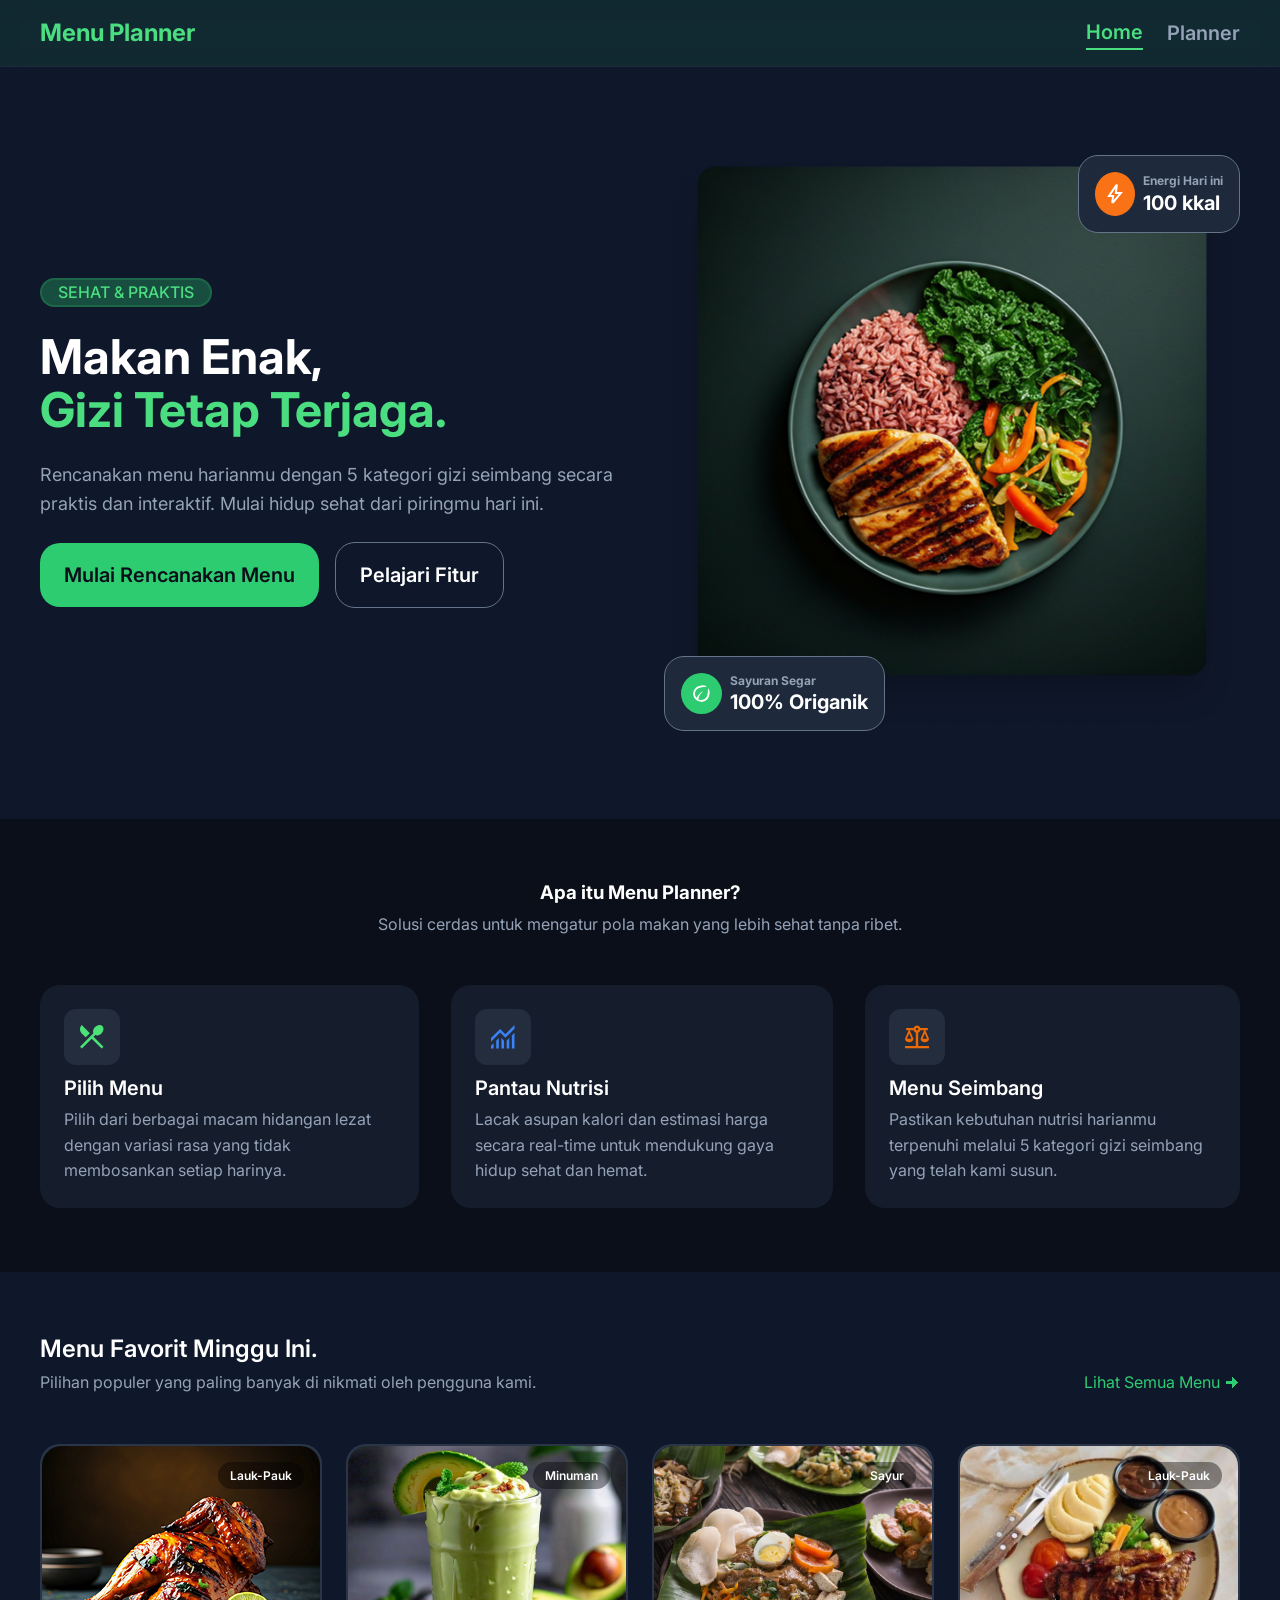
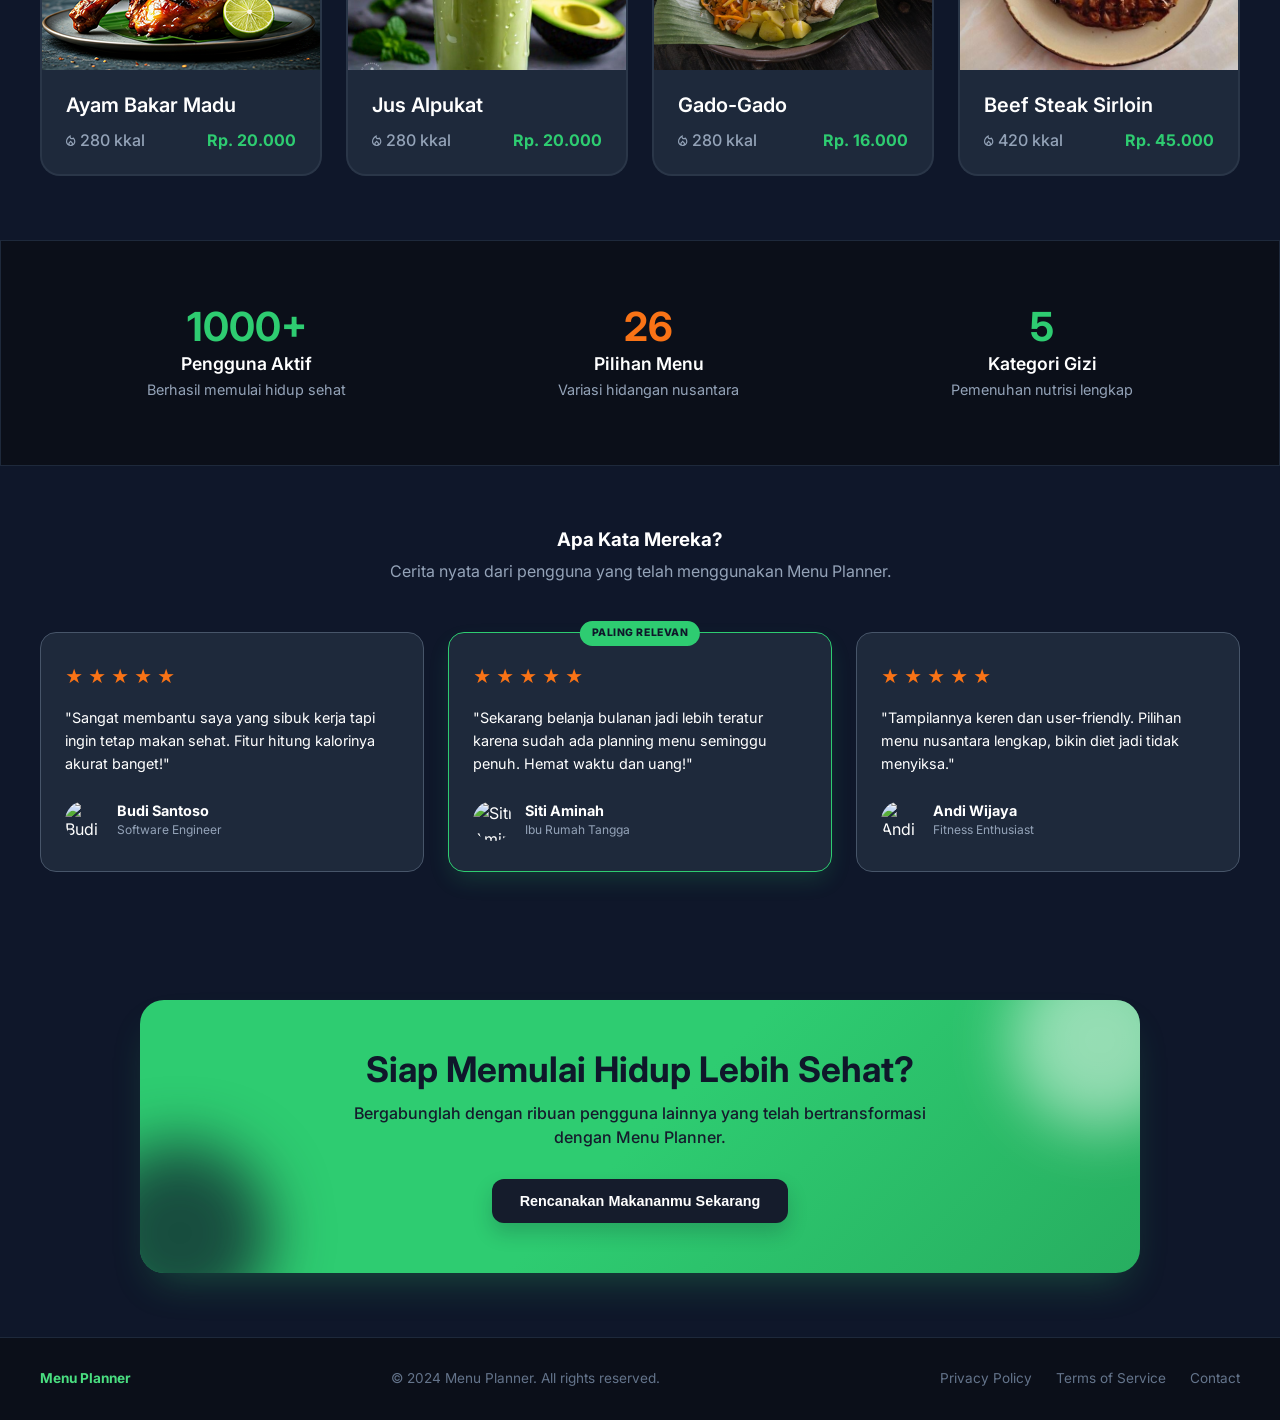
==== commit e67cc046: "feat(responsive): stats, testimonial and cta section" ====
--- a/index.html
+++ b/index.html
@@ -105,9 +105,12 @@
             </section>
             <section class="menu-favorite-section">
                 <header>
-                    <div class="text-wrapper" style="text-align: start;">
+                    <div class="text-wrapper" style="text-align: start">
                         <h5>Menu Favorit Minggu Ini.</h5>
-                        <p>Pilihan populer yang paling banyak di nikmati oleh pengguna kami.</p>
+                        <p>
+                            Pilihan populer yang paling banyak di nikmati oleh
+                            pengguna kami.
+                        </p>
                     </div>
 
                     <a href="planner.html">Lihat Semua Menu &#129034;</a>
@@ -115,44 +118,71 @@
 
                 <div class="menu-card-wrapper">
                     <div class="menu-card">
-                        <img src="assets/images/ayam-bakar-madu.png" alt="Icon">
+                        <img
+                            src="assets/images/ayam-bakar-madu.png"
+                            alt="Icon"
+                        />
                         <div class="menu-content">
                             <h3>Ayam Bakar Madu</h3>
                             <div class="menu-info">
-                                <h6><img src="assets/icons/kkal.svg" alt="kkal icon"> 280 kkal</h6>
+                                <h6>
+                                    <img
+                                        src="assets/icons/kkal.svg"
+                                        alt="kkal icon"
+                                    />
+                                    280 kkal
+                                </h6>
                                 <h4>Rp. 20.000</h4>
                             </div>
                         </div>
                         <p class="label">Lauk-Pauk</p>
                     </div>
                     <div class="menu-card">
-                        <img src="assets/images/jus-alpukat.png" alt="Icon">
+                        <img src="assets/images/jus-alpukat.png" alt="Icon" />
                         <div class="menu-content">
                             <h3>Jus Alpukat</h3>
                             <div class="menu-info">
-                                <h6><img src="assets/icons/kkal.svg" alt="kkal icon"> 280 kkal</h6>
+                                <h6>
+                                    <img
+                                        src="assets/icons/kkal.svg"
+                                        alt="kkal icon"
+                                    />
+                                    280 kkal
+                                </h6>
                                 <h4>Rp. 20.000</h4>
                             </div>
                         </div>
                         <p class="label">Minuman</p>
                     </div>
                     <div class="menu-card">
-                        <img src="assets/images/gado-gado.png" alt="Icon">
+                        <img src="assets/images/gado-gado.png" alt="Icon" />
                         <div class="menu-content">
                             <h3>Gado-Gado</h3>
                             <div class="menu-info">
-                                <h6><img src="assets/icons/kkal.svg" alt="kkal icon"> 280 kkal</h6>
+                                <h6>
+                                    <img
+                                        src="assets/icons/kkal.svg"
+                                        alt="kkal icon"
+                                    />
+                                    280 kkal
+                                </h6>
                                 <h4>Rp. 16.000</h4>
                             </div>
                         </div>
                         <p class="label">Sayur</p>
                     </div>
                     <div class="menu-card">
-                        <img src="assets/images/beef-steak.png" alt="Icon">
+                        <img src="assets/images/beef-steak.png" alt="Icon" />
                         <div class="menu-content">
                             <h3>Beef Steak Sirloin</h3>
                             <div class="menu-info">
-                                <h6><img src="assets/icons/kkal.svg" alt="kkal icon"> 420 kkal</h6>
+                                <h6>
+                                    <img
+                                        src="assets/icons/kkal.svg"
+                                        alt="kkal icon"
+                                    />
+                                    420 kkal
+                                </h6>
                                 <h4>Rp. 45.000</h4>
                             </div>
                         </div>
@@ -161,91 +191,111 @@
                 </div>
             </section>
             <section class="stats">
-        <div class="stat-item">
-          <h2>1000+</h2>
-          <h4>Pengguna Aktif</h4>
-          <p>Berhasil memulai hidup sehat</p>
-        </div>
-
-        <div class="stat-item">
-          <h2>26</h2>
-          <h4>Pilihan Menu</h4>
-          <p>Variasi hidangan nusantara</p>
-        </div>
-
-        <div class="stat-item">
-          <h2>5</h2>
-          <h4>Kategori Gizi</h4>
-          <p>Pemenuhan nutrisi lengkap</p>
-        </div>
-      </section>
-
-      <section class="testimonial-section">
-        <h2>Apa Kata Mereka?</h2>
-        <p class="subtitle">
-          Cerita nyata dari pengguna yang telah menggunakan Menu Planner.
-        </p>
-
-        <div class="testimonial-container">
-          <div class="testimonial-card">
-            <div class="stars">&#9733; &#9733; &#9733; &#9733; &#9733;</div>
-            <p>
-              "Sangat membantu saya yang sibuk kerja tapi ingin tetap makan
-              sehat. Fitur hitung kalorinya akurat banget!"
-            </p>
-
-            <div class="profile">
-              <img src="https://i.pravatar.cc/50?img=12" alt="Budi Santoso" />
-              <div>
-                <h4>Budi Santoso</h4>
-                <span>Software Engineer</span>
-              </div>
-            </div>
-          </div>
-
-          <div class="testimonial-card active">
-            <span class="badge">PALING RELEVAN</span>
-            <div class="stars">&#9733; &#9733; &#9733; &#9733; &#9733;</div>
-            <p>
-              "Sekarang belanja bulanan jadi lebih teratur karena sudah ada
-              planning menu seminggu penuh. Hemat waktu dan uang!"
-            </p>
-
-            <div class="profile">
-              <img src="https://i.pravatar.cc/50?img=32" alt="Siti Aminah" />
-              <div>
-                <h4>Siti Aminah</h4>
-                <span>Ibu Rumah Tangga</span>
-              </div>
-            </div>
-          </div>
-
-          <div class="testimonial-card">
-            <div class="stars">&#9733; &#9733; &#9733; &#9733; &#9733;</div>
-            <p>
-              "Tampilannya keren dan user-friendly. Pilihan menu nusantara
-              lengkap, bikin diet jadi tidak menyiksa."
-            </p>
-
-            <div class="profile">
-              <img src="https://i.pravatar.cc/50?img=68" alt="Andi Wijaya" />
-              <div>
-                <h4>Andi Wijaya</h4>
-                <span>Fitness Enthusiast</span>
-              </div>
-            </div>
-          </div>
-        </div>
-      </section>
-
-      <section class="cta">
-        <h2>Siap Memulai Hidup Lebih Sehat?</h2>
-        <p>
-          Bergabunglah dengan ribuan pengguna lainnya yang telah bertransformasi
-          dengan Menu Planner.
-        </p>
-        <button>Rencanakan Makananmu Sekarang</button>
-      </section>
+                <div class="stat-item">
+                    <h2 class="primary">1000+</h2>
+                    <h4>Pengguna Aktif</h4>
+                    <p>Berhasil memulai hidup sehat</p>
+                </div>
+
+                <div class="stat-item">
+                    <h2 class="secondary">26</h2>
+                    <h4>Pilihan Menu</h4>
+                    <p>Variasi hidangan nusantara</p>
+                </div>
+
+                <div class="stat-item">
+                    <h2 class="primary">5</h2>
+                    <h4>Kategori Gizi</h4>
+                    <p>Pemenuhan nutrisi lengkap</p>
+                </div>
+            </section>
+
+            <section class="testimonial-section">
+                <header class="text-wrapper">
+                    <h3>Apa Kata Mereka?</h3>
+                    <p>
+                        Cerita nyata dari pengguna yang telah menggunakan Menu
+                        Planner.
+                    </p>
+                </header>
+
+                <div class="testimonial-container">
+                    <div class="testimonial-card">
+                        <div class="stars">
+                            &#9733; &#9733; &#9733; &#9733; &#9733;
+                        </div>
+                        <p>
+                            "Sangat membantu saya yang sibuk kerja tapi ingin
+                            tetap makan sehat. Fitur hitung kalorinya akurat
+                            banget!"
+                        </p>
+
+                        <div class="profile">
+                            <img
+                                src="https://i.pravatar.cc/50?img=12"
+                                alt="Budi Santoso"
+                            />
+                            <div>
+                                <h4>Budi Santoso</h4>
+                                <span>Software Engineer</span>
+                            </div>
+                        </div>
+                    </div>
+
+                    <div class="testimonial-card active">
+                        <span class="badge">PALING RELEVAN</span>
+                        <div class="stars">
+                            &#9733; &#9733; &#9733; &#9733; &#9733;
+                        </div>
+                        <p>
+                            "Sekarang belanja bulanan jadi lebih teratur karena
+                            sudah ada planning menu seminggu penuh. Hemat waktu
+                            dan uang!"
+                        </p>
+
+                        <div class="profile">
+                            <img
+                                src="https://i.pravatar.cc/50?img=32"
+                                alt="Siti Aminah"
+                            />
+                            <div>
+                                <h4>Siti Aminah</h4>
+                                <span>Ibu Rumah Tangga</span>
+                            </div>
+                        </div>
+                    </div>
+
+                    <div class="testimonial-card">
+                        <div class="stars">
+                            &#9733; &#9733; &#9733; &#9733; &#9733;
+                        </div>
+                        <p>
+                            "Tampilannya keren dan user-friendly. Pilihan menu
+                            nusantara lengkap, bikin diet jadi tidak menyiksa."
+                        </p>
+
+                        <div class="profile">
+                            <img
+                                src="https://i.pravatar.cc/50?img=68"
+                                alt="Andi Wijaya"
+                            />
+                            <div>
+                                <h4>Andi Wijaya</h4>
+                                <span>Fitness Enthusiast</span>
+                            </div>
+                        </div>
+                    </div>
+                </div>
+            </section>
+
+            <section class="cta">
+                <h2>Siap Memulai Hidup Lebih Sehat?</h2>
+                <p>
+                    Bergabunglah dengan ribuan pengguna lainnya yang telah
+                    bertransformasi dengan Menu Planner.
+                </p>
+                <button>Rencanakan Makananmu Sekarang</button>
+            </section>
         </main>
         <footer class="footer">
             <div class="footer-container">
--- a/assets/css/style.css
+++ b/assets/css/style.css
@@ -912,3 +912,203 @@
     color: var(--color-text);
 }
 
+
+/* ================= SECTION STATISTIK ================= */
+.stats {
+  display: flex;
+  justify-content: space-around;
+  width: 100%;
+  background-color: var(--color-canvas);
+  padding: 64px 40px;
+  border: 1px solid var(--color-surface-bright);
+  text-align: center;
+}
+
+.stat-item h2 {
+  font-size: 2.5rem;
+  font-weight: 700;
+  margin-bottom: 5px;
+}
+
+.stat-item h2.primary{
+    color: var(--color-primary);
+    background-color: transparent;
+}
+
+.stat-item h2.secondary{
+    color: var(--color-secondary);
+    background-color: transparent;
+}
+
+.stat-item h4 {
+  font-size: 1.1rem;
+  font-weight: 600;
+  margin-bottom: 5px;
+}
+
+.stat-item p {
+  font-size: 0.9rem;
+  color: var(--color-text-muted);
+}
+
+/* ================= SECTION TESTIMONI ================= */
+.testimonial-section {
+  width: 100%;
+  text-align: center;
+  display: flex;
+  flex-direction: column;
+  gap: 48px;
+  padding: 64px 40px;
+}
+
+.testimonial-container {
+  display: flex;
+  gap: 24px;
+  justify-content: center;
+  align-items: stretch;
+}
+
+.testimonial-card {
+  background-color: var(--color-surface-2);
+  border: 1px solid var(--color-surface-highest);
+  border-radius: 16px;
+  padding: 30px 24px;
+  flex: 1;
+  text-align: left;
+  display: flex;
+  flex-direction: column;
+  justify-content: space-between;
+  position: relative;
+  min-height: 240px;
+}
+
+.testimonial-card.active {
+  border: 1px solid var(--color-primary);
+  box-shadow: 0 10px 25px -5px rgb(from var(--color-primary) r g b/0.2);
+}
+
+.testimonial-card .badge {
+  position: absolute;
+  top: -12px;
+  left: 50%;
+  transform: translateX(-50%);
+  background-color: var(--color-primary);
+  color: var(--color-bg);
+  font-size: 0.65rem;
+  font-weight: 800;
+  padding: 4px 12px;
+  border-radius: 9999px;
+  letter-spacing: 0.05em;
+}
+
+.testimonial-card .stars {
+  color: var(--color-secondary);
+  font-size: 1.1rem;
+  margin-bottom: 15px;
+}
+
+.testimonial-card p {
+  font-size: 0.9rem;
+  color: var(--color-text);
+  line-height: 1.6;
+  margin-bottom: 25px;
+}
+
+.profile {
+  display: flex;
+  align-items: center;
+  gap: 12px;
+  margin-top: auto;
+}
+
+.profile img {
+  width: 40px;
+  height: 40px;
+  border-radius: 50%;
+  object-fit: cover;
+}
+
+.profile h4 {
+  font-size: 0.9rem;
+  font-weight: 700;
+}
+
+.profile span {
+  font-size: 0.75rem;
+  color: var(--color-text-muted);
+  display: block;
+  margin-top: 2px;
+}
+
+.cta {
+  width: 100%;
+  max-width: 1000px;
+  background: linear-gradient(135deg, var(--color-primary-fixed) 0%, var(--color-primary) 50%, var(--color-primary-fixed-variant-on) 100%);
+  padding: 50px 40px;
+  margin: 64px auto;
+  border-radius: 24px;
+  text-align: center;
+  position: relative;
+  overflow: hidden;
+  box-shadow: 0 20px 40px -15px rgb(from var(--color-primary) r g b / 0.3);
+}
+
+.cta::before {
+  content: "";
+  position: absolute;
+  bottom: -50px;
+  left: -50px;
+  width: 180px;
+  height: 180px;
+  background-color: rgb(from var(--color-bg) r g b / 0.7);
+  border-radius: 50%;
+  filter: blur(30px);
+  pointer-events: none;
+}
+
+.cta::after {
+  content: "";
+  position: absolute;
+  top: -50px;
+  right: -50px;
+  width: 180px;
+  height: 180px;
+  background-color: rgb(from var(--color-text) r g b / 0.5);
+  border-radius: 50%;
+  filter: blur(30px);
+  pointer-events: none;
+}
+
+.cta h2 {
+  color: var(--color-bg);
+  font-size: 2.2rem;
+  font-weight: 700;
+  margin-bottom: 12px;
+}
+
+.cta p {
+  color: var(--color-surface);
+  font-size: 1rem;
+  max-width: 600px;
+  margin: 0 auto 30px auto;
+  font-weight: 500;
+  line-height: 1.5;
+}
+
+.cta button {
+  background-color: var(--color-surface);
+  color: var(--color-text);
+  border: none;
+  padding: 14px 28px;
+  font-size: 0.9rem;
+  font-weight: 600;
+  border-radius: 12px;
+  cursor: pointer;
+  transition: all 0.3s ease;
+  box-shadow: 0 10px 20px rgb(from var(--color-bg) r g b / 0.2);
+}
+
+.cta button:hover {
+  background-color: #111c3a;
+  transform: translateY(-2px);
+}
--- a/assets/css/responsive.css
+++ b/assets/css/responsive.css
@@ -115,6 +115,33 @@
         grid-template-columns: repeat(2, 1fr);
         width: 100%;
     }
+
+    /* Stats Section */
+    .stats {
+        padding: 48px 20px;
+        gap: 24px;
+    }
+
+    /* Testimonial Section */
+    .testimonial-section {
+        padding: 48px 20px;
+        gap: 32px;
+    }
+
+    .testimonial-container {
+        flex-wrap: wrap;
+    }
+
+    .testimonial-card {
+        flex: 0 0 calc(50% - 12px);
+        min-width: 280px;
+    }
+
+    /* CTA Section */
+    .cta {
+        margin: 48px 20px;
+        padding: 48px 32px;
+    }
 }
 
 /* ==========================================================================
@@ -260,4 +287,52 @@
         grid-column: span 2 !important;
         padding: 24px 12px;
     }
-}+
+    /* Stats Section */
+    .stats {
+        flex-direction: column;
+        align-items: center;
+        padding: 40px 20px;
+        gap: 32px;
+    }
+
+    /* Testimonial Section */
+    .testimonial-section {
+        padding: 40px 20px;
+        gap: 24px;
+    }
+
+    .testimonial-container {
+        flex-direction: column;
+    }
+
+    .testimonial-card {
+        flex: none;
+        width: 100%;
+        min-width: unset;
+    }
+
+    /* CTA Section */
+    .cta {
+        margin: 40px 0;
+        padding: 40px 24px;
+        border-radius: 0;
+        -webkit-border-radius: 0;
+        -moz-border-radius: 0;
+        -ms-border-radius: 0;
+        -o-border-radius: 0;
+}
+
+    .cta h2 {
+        font-size: 1.8rem;
+    }
+
+    .cta p {
+        font-size: 0.9rem;
+    }
+
+    .cta button {
+        width: 100%;
+        padding: 16px 24px;
+    }
+}
